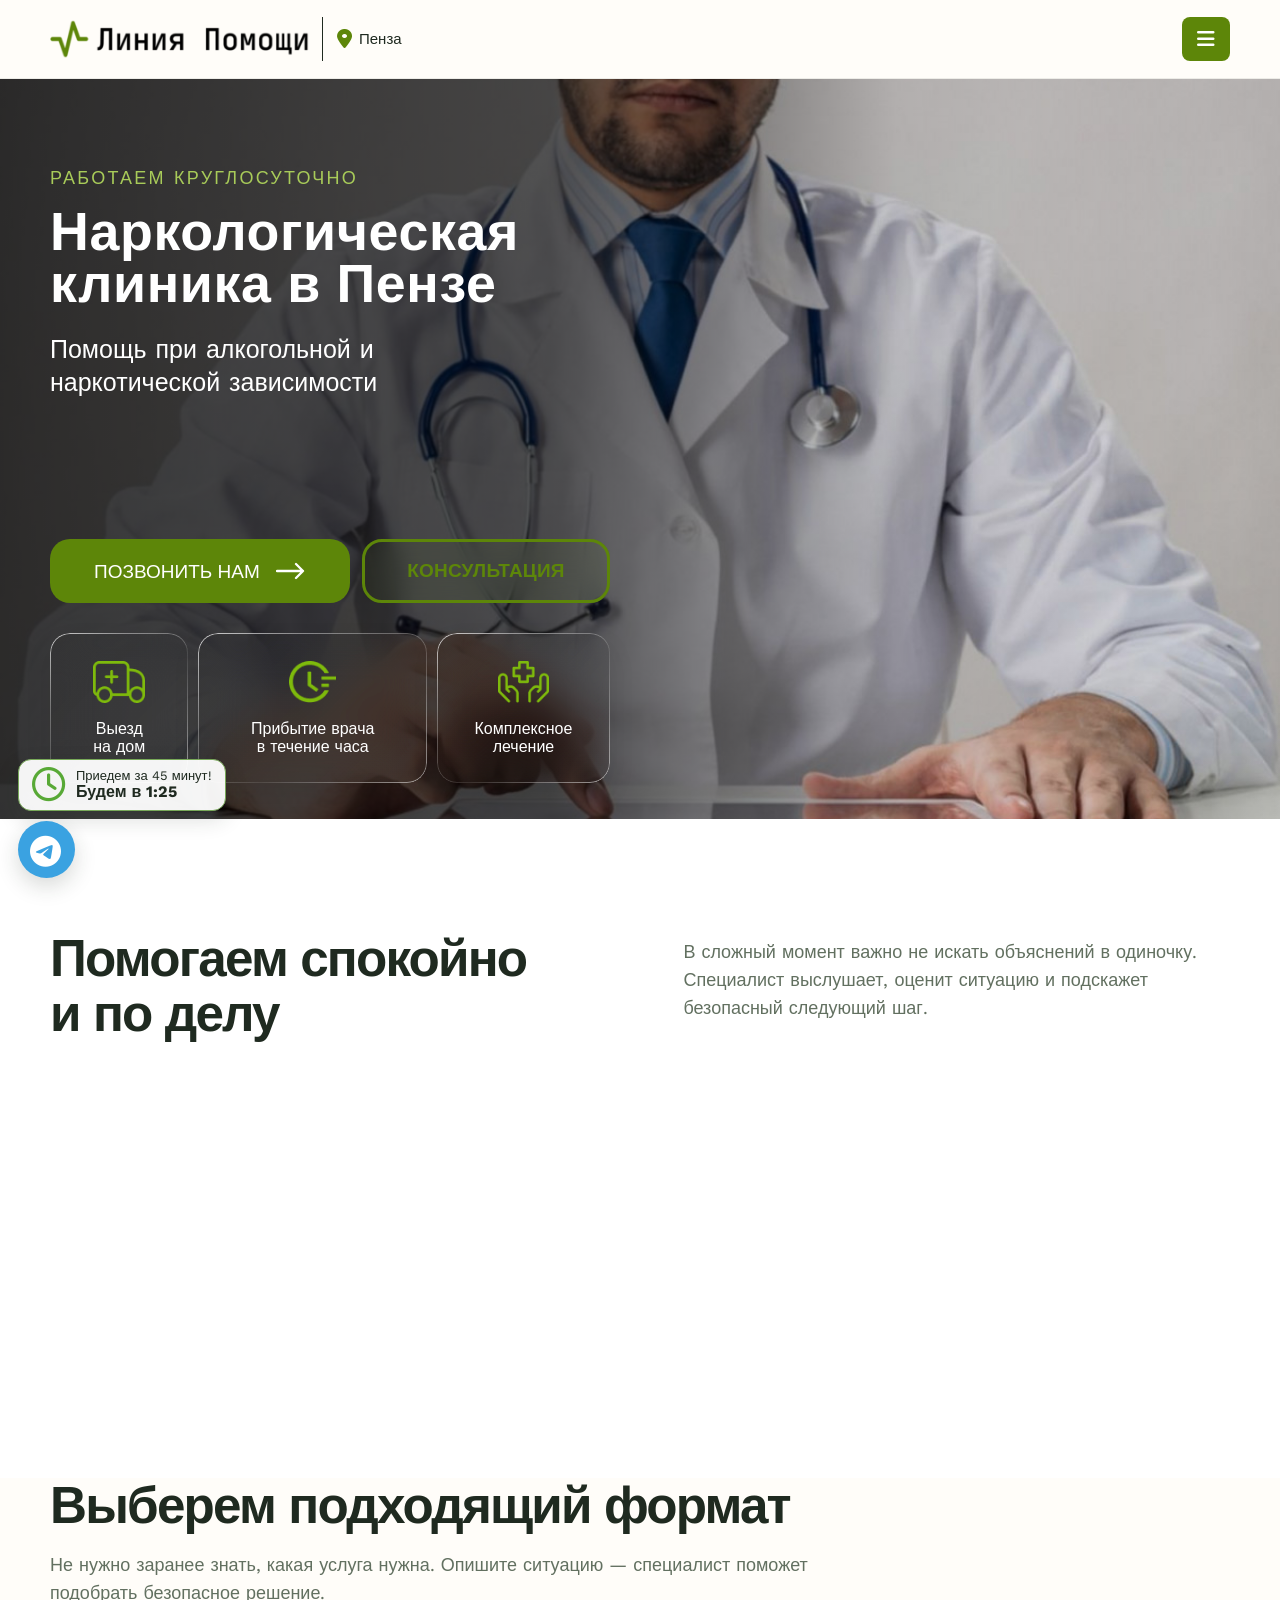
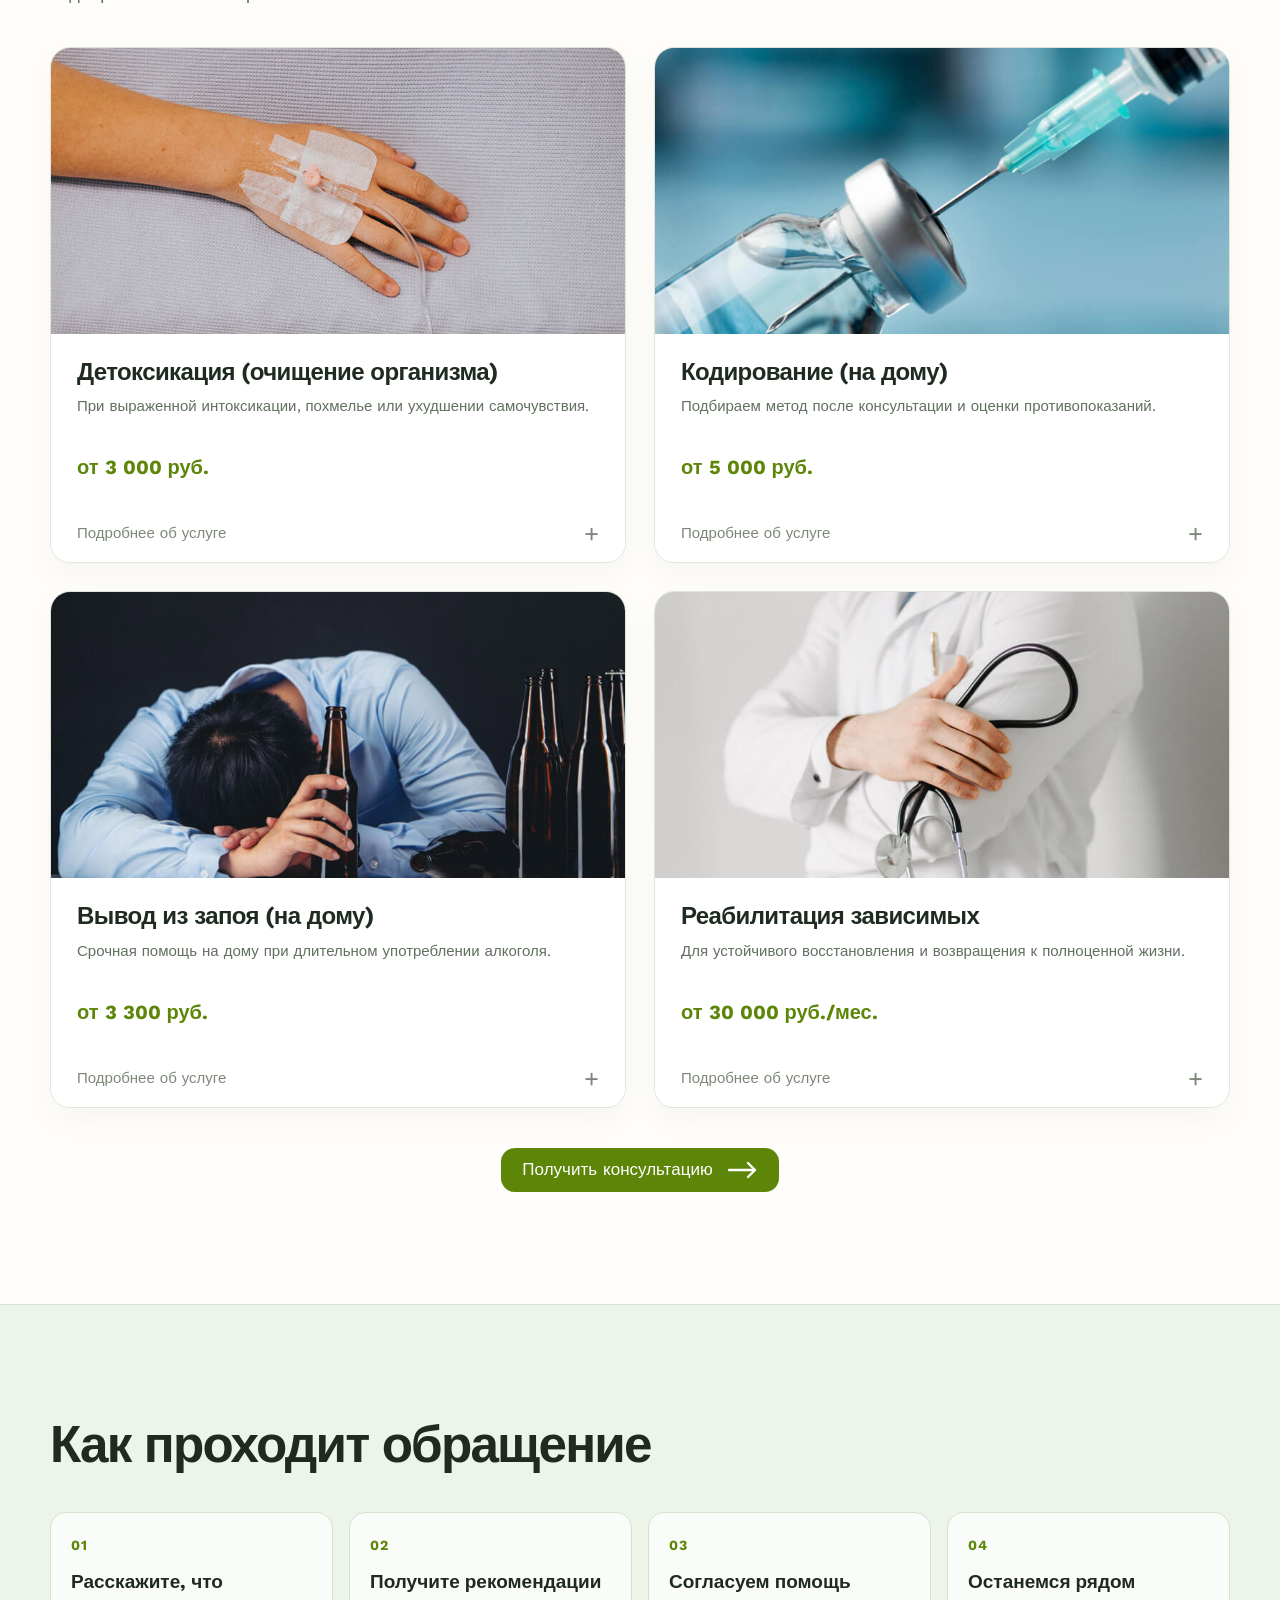
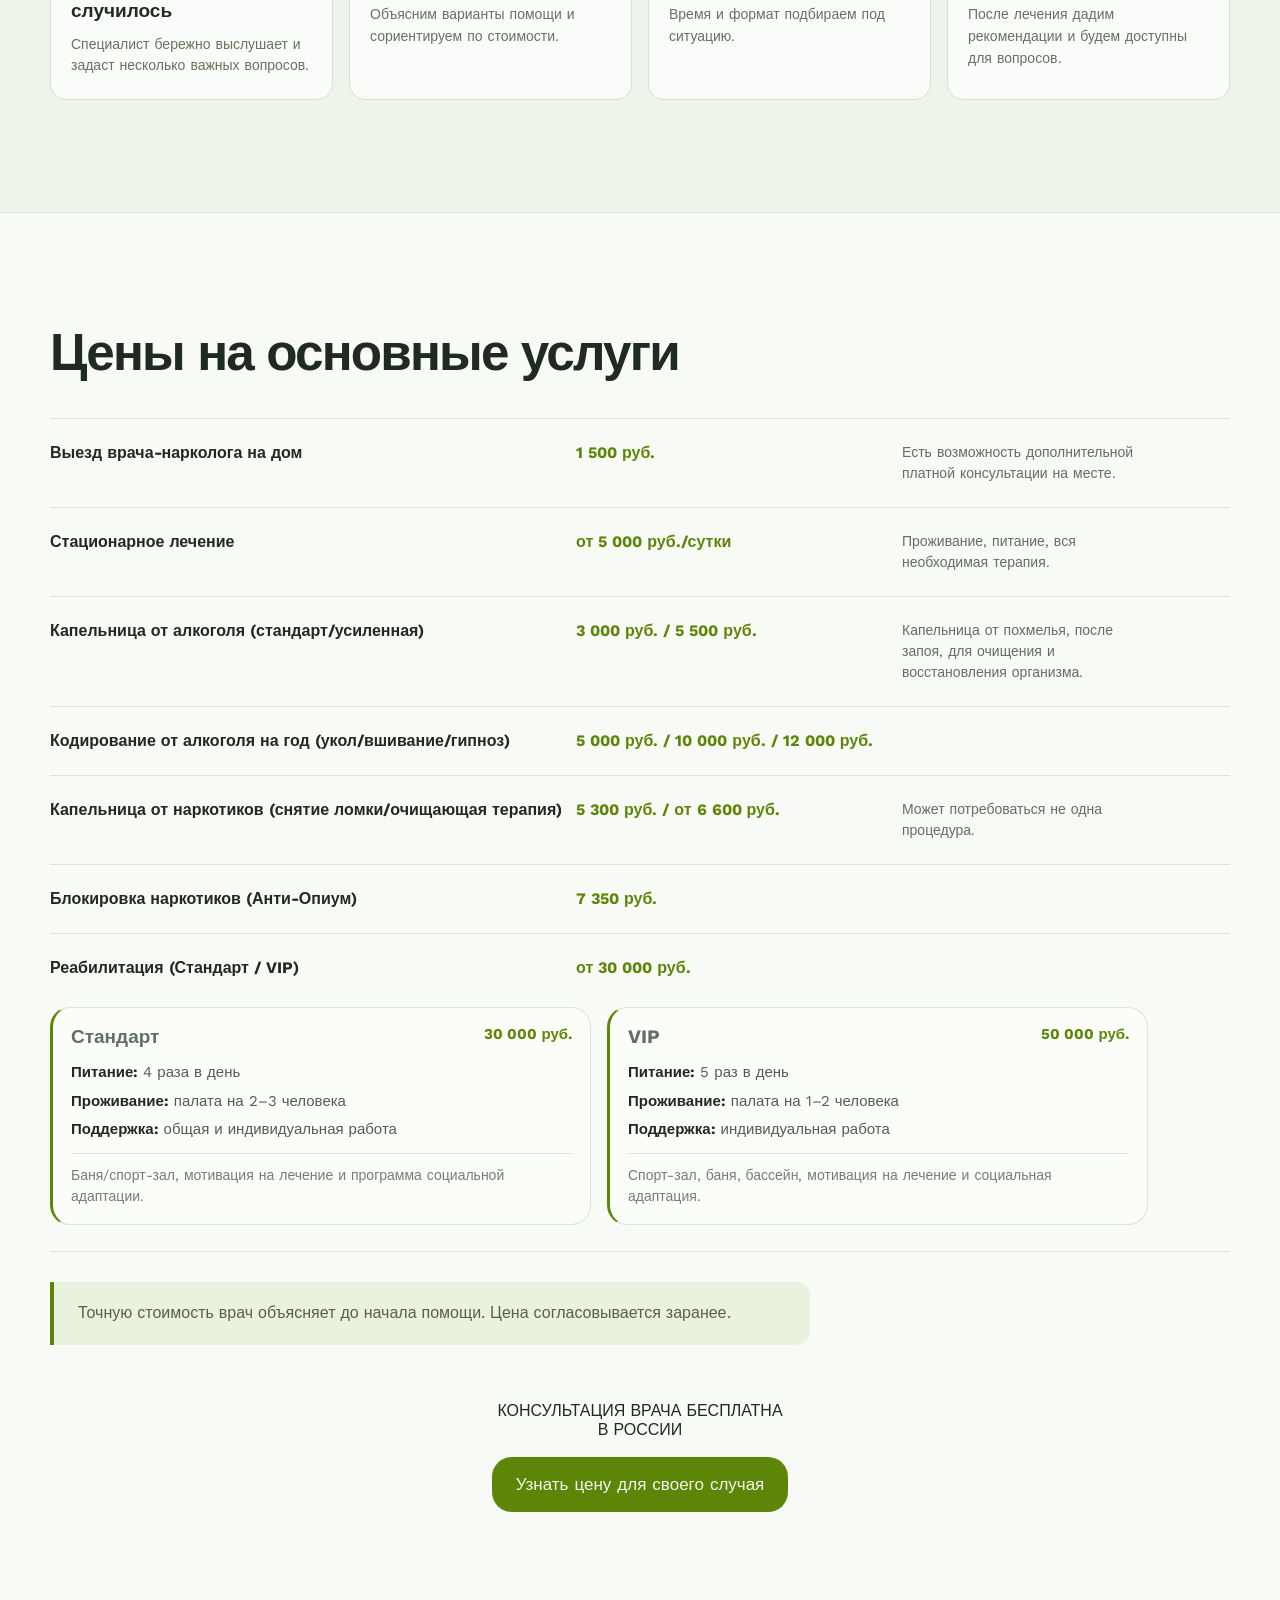
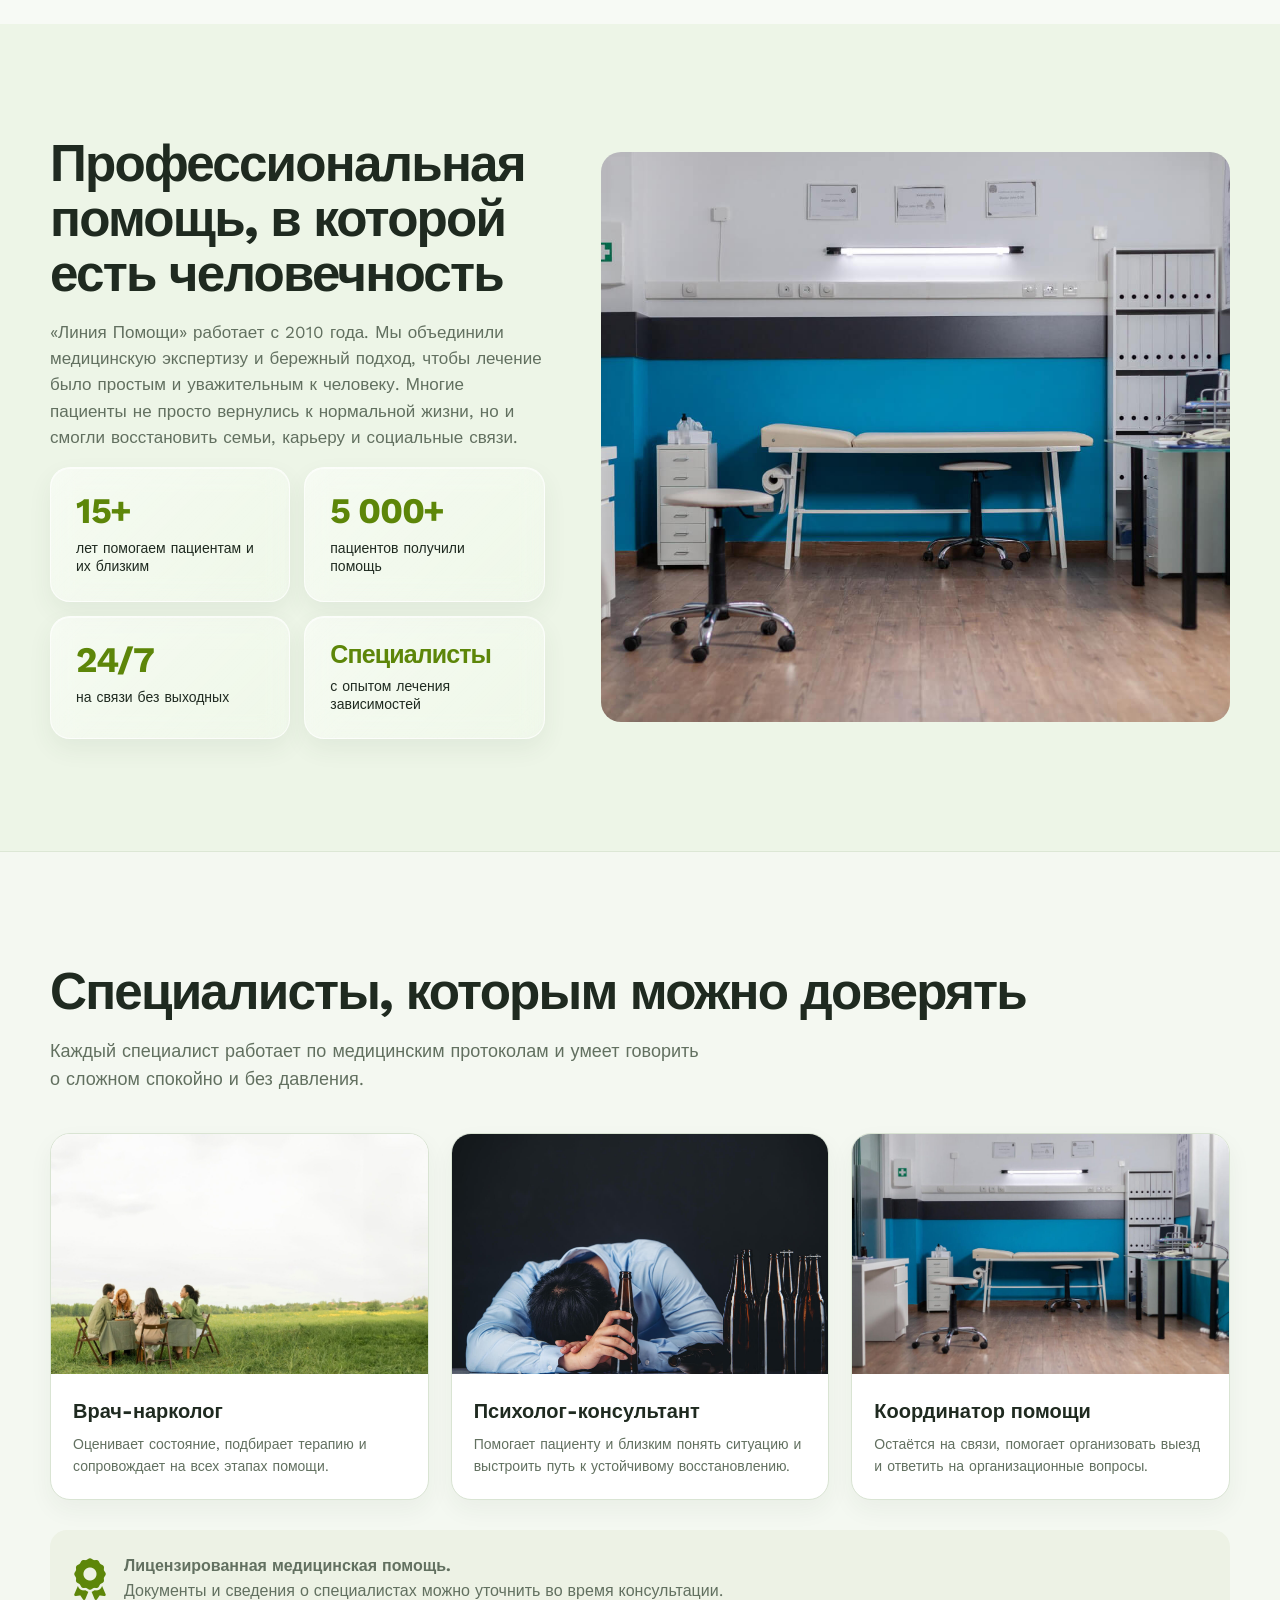
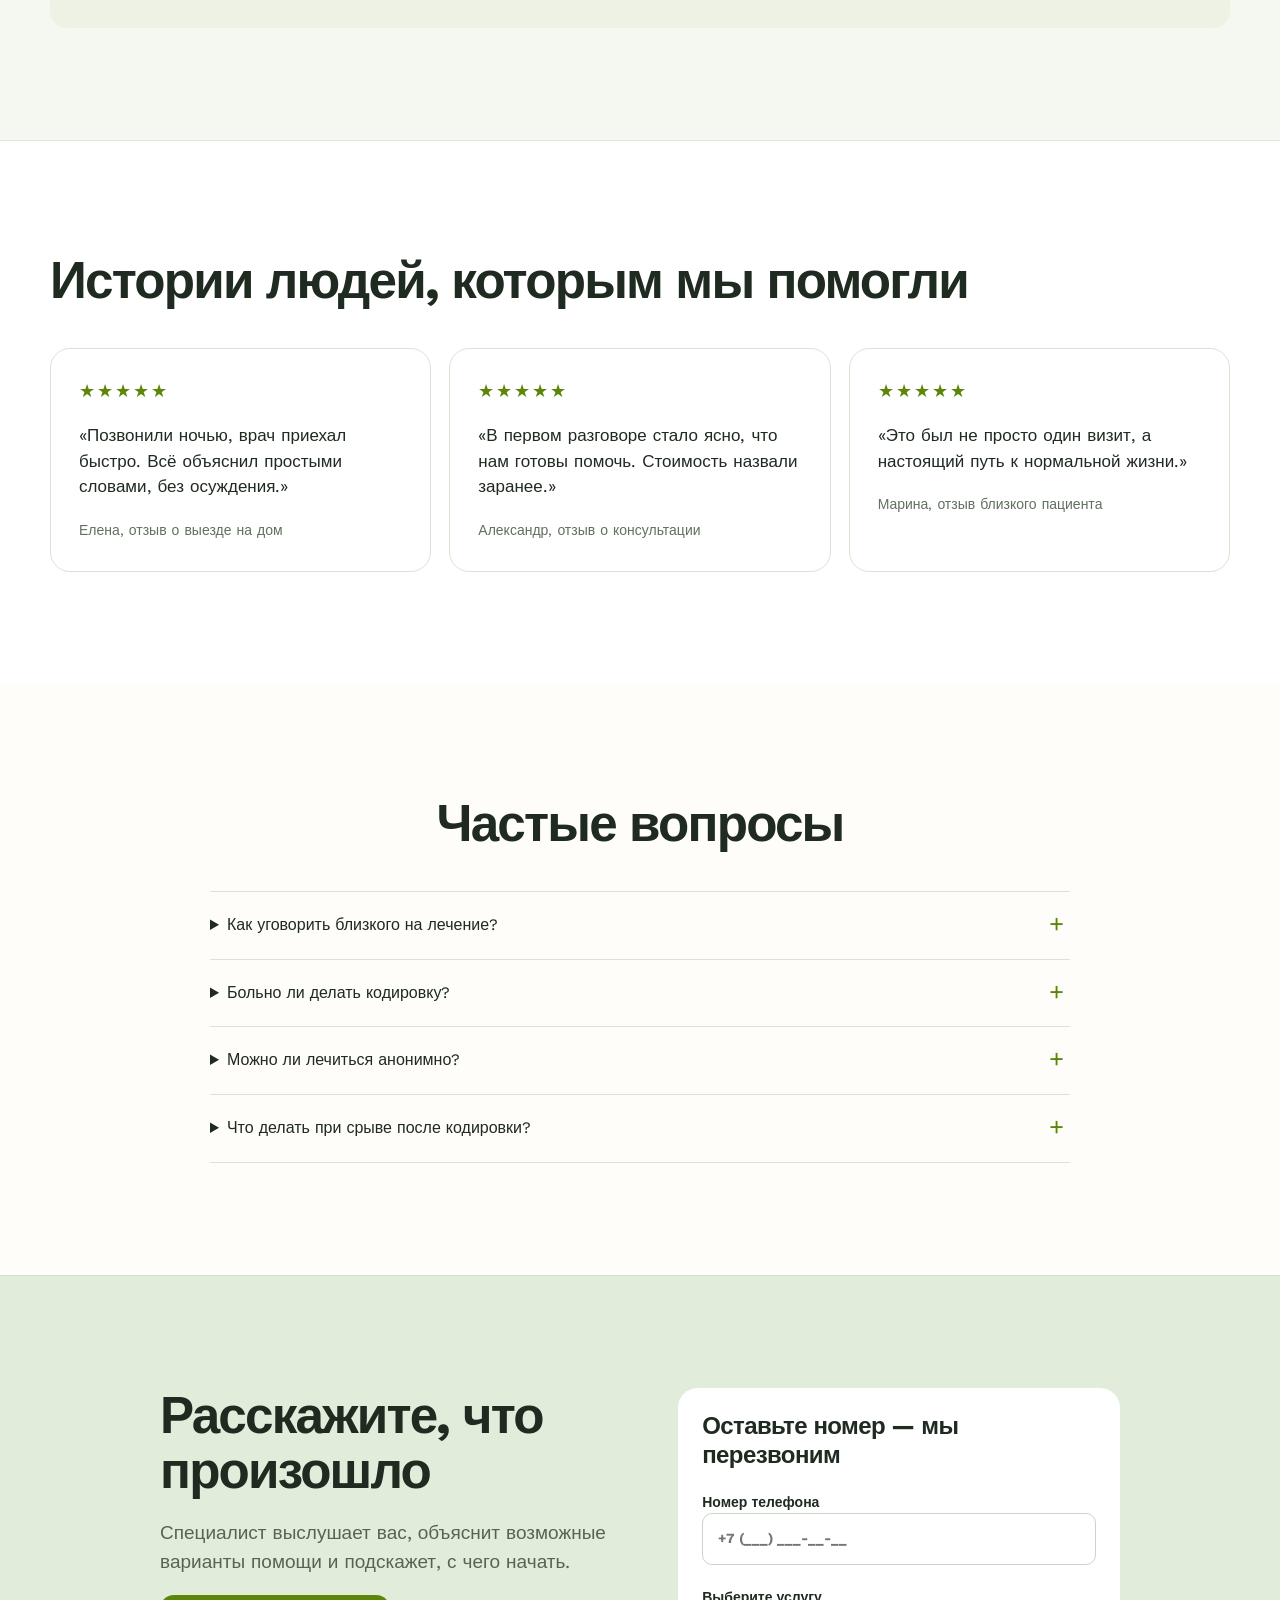
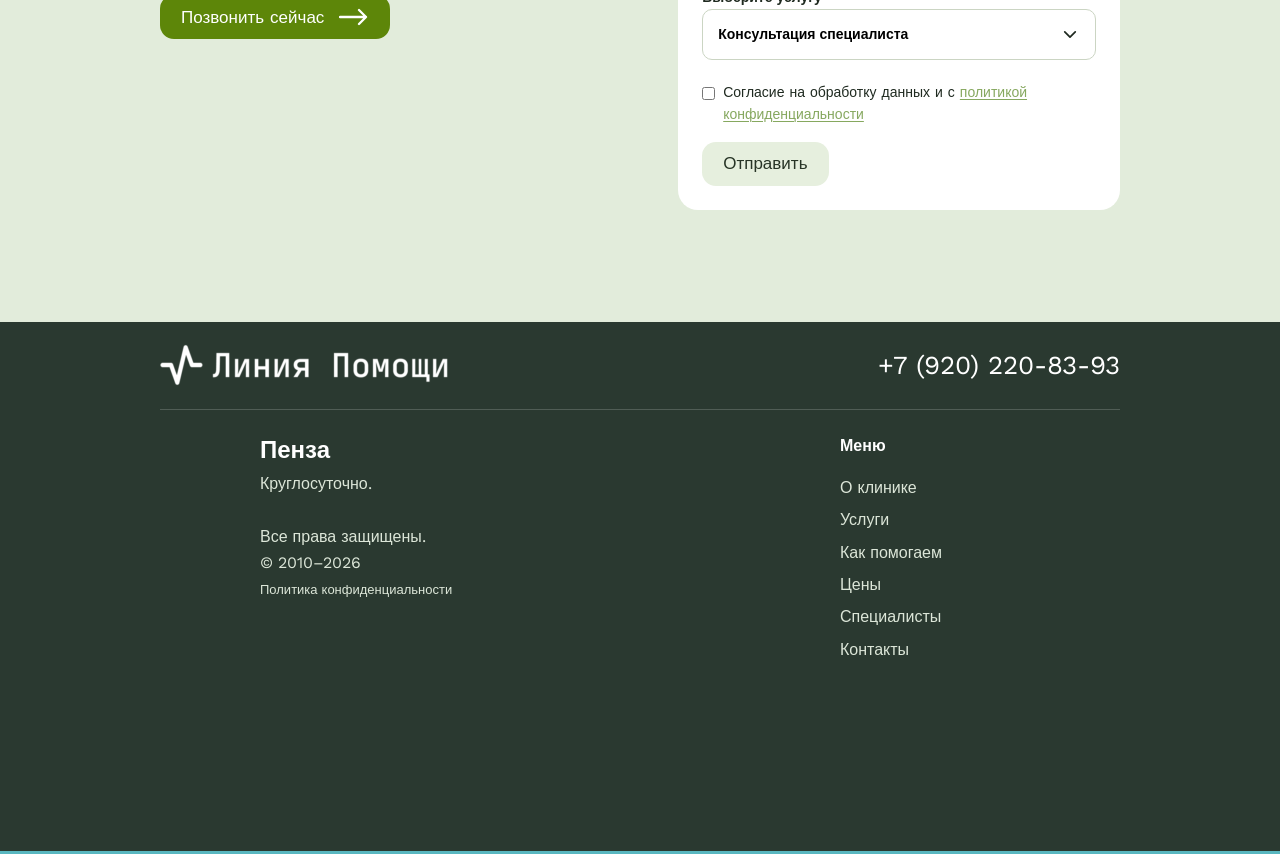
==== index.html @ 96c4bba4 "Deploy Line Help layout" ====
<!doctype html>
<html lang="ru">
<head>
  <meta charset="utf-8">
  <meta name="viewport" content="width=device-width, initial-scale=1, viewport-fit=cover">
  <meta name="description" content="Наркологическая клиника в Пензе. Круглосуточная и конфиденциальная помощь.">
  <title>Линия Помощи — наркологическая клиника в Пензе</title>
  <link rel="icon" type="image/png" href="assets/favicon.png">
  <link rel="preconnect" href="https://fonts.googleapis.com">
  <link rel="preconnect" href="https://fonts.gstatic.com" crossorigin>
  <link href="https://fonts.googleapis.com/css2?family=Work+Sans:wght@400;500;600;700&display=swap" rel="stylesheet">
  <link rel="stylesheet" href="https://cdnjs.cloudflare.com/ajax/libs/font-awesome/6.5.2/css/all.min.css" referrerpolicy="no-referrer">
  <link rel="stylesheet" href="assets/css/style.css">
</head>
<body class="lh-redesign">
  <header class="lh-header">
    <div class="lh-shell">
      <div class="lh-header__row">
        <div class="lh-header__identity"><a class="lh-brand" href="#top" aria-label="Линия Помощи"><img src="assets/migrated/717368d0e074-Frame-17-1-290x44.png" alt="Линия Помощи" width="290" height="44"></a><button class="lh-city" type="button"><i class="fa-solid fa-location-dot"></i> Пенза</button></div>
        <nav class="lh-nav" aria-label="Основное меню"><a href="#about">О клинике</a><a href="#services">Услуги</a><a href="#process">Как помогаем</a><a href="#price">Цены</a><a href="#team">Специалисты</a><a href="#contact">Контакты</a></nav>
        <a class="lh-phone" href="tel:+79202208393"><i class="fa-solid fa-phone"></i> +7 (920) 220-83-93</a>
        <button class="lh-menu-button" type="button" aria-controls="lh-mobile-nav" aria-expanded="false"><i class="fa-solid fa-bars"></i><span class="screen-reader-text">Открыть меню</span></button>
      </div>
      <nav id="lh-mobile-nav" class="lh-mobile-nav" aria-label="Мобильное меню"><a href="#about">О клинике</a><a href="#services">Услуги</a><a href="#process">Как помогаем</a><a href="#price">Цены</a><a href="#team">Специалисты</a><a href="#contact">Контакты</a><a href="tel:+79202208393">+7 (920) 220-83-93</a></nav>
    </div>
  </header>
  <main id="top">
    <section class="lh-hero"><div class="lh-shell lh-hero__inner"><div class="lh-hero__content">
      <div class="lh-hero__intro"><p class="lh-kicker">Работаем круглосуточно</p><h1>Наркологическая<br>клиника в Пензе</h1><p class="lh-hero__lead">Помощь при алкогольной и<br>наркотической зависимости</p></div>
      <div class="lh-hero__actions"><div class="lh-hero__cta-row"><a class="lh-button lh-button--light" href="tel:+79202208393"><span class="lh-cta-label">ПОЗВОНИТЬ НАМ</span><span class="lh-arrow" aria-hidden="true"></span></a><a class="lh-button lh-button--ghost" href="#contact">КОНСУЛЬТАЦИЯ</a></div><div class="lh-benefits">
        <article class="lh-benefit"><img src="assets/benefits/ambulance.png" alt="" aria-hidden="true"><strong>Выезд<br>на дом</strong></article>
        <article class="lh-benefit"><img src="assets/benefits/time.png" alt="" aria-hidden="true"><strong>Прибытие врача<br>в течение часа</strong></article>
        <article class="lh-benefit"><img src="assets/benefits/treatment.png" alt="" aria-hidden="true"><strong>Комплексное<br>лечение</strong></article>
      </div></div>
    </div></div></section>
    <section id="about" class="lh-section lh-trust"><div class="lh-shell">
      <div class="lh-trust__head"><h2 class="lh-title">Помогаем спокойно<br>и по делу</h2><p class="lh-lead">В сложный момент важно не искать объяснений в одиночку. Специалист выслушает, оценит ситуацию и подскажет безопасный следующий шаг.</p></div>
      <div class="lh-trust-grid">
        <article class="lh-trust-card"><i class="lh-icon fa-regular fa-clock"></i><h3>Круглосуточная помощь</h3><p>Выезд врача в течение часа.</p></article>
        <article class="lh-trust-card"><i class="lh-icon fa-regular fa-comments"></i><h3>Бесплатная консультация</h3><p>Ответим на любые вопросы.</p></article>
        <article class="lh-trust-card"><i class="lh-icon fa-solid fa-file-shield"></i><h3>Работаем официально</h3><p>Все препараты сертифицированы.</p></article>
        <article class="lh-trust-card"><i class="lh-icon fa-solid fa-shield-heart"></i><h3>Гарантия результата</h3><p>Повторное лечение бесплатно при соблюдении рекомендаций.</p></article>
        <article class="lh-trust-card"><i class="lh-icon fa-solid fa-hand-holding-heart"></i><h3>Поддержка после лечения</h3><p>Бесплатные консультации в течение года.</p></article>
      </div>
    </div></section>
    <section id="services" class="lh-section"><div class="lh-shell"><div class="lh-services__head"><h2 class="lh-title">Выберем подходящий формат</h2><p class="lh-lead">Не нужно заранее знать, какая услуга нужна. Опишите ситуацию — специалист поможет подобрать безопасное решение.</p></div>
      <div class="lh-services-grid">
        <article class="lh-service"><img class="lh-service__photo" src="assets/migrated/ff2ef63eb1a6-p1.jpg" alt="Детоксикация" loading="lazy"><div class="lh-service__body"><h3>Детоксикация (очищение организма)</h3><p>При выраженной интоксикации, похмелье или ухудшении самочувствия.</p><div class="lh-price-from">от 3 000 руб.</div><details class="lh-details"><summary>Подробнее об услуге</summary><ul><li><strong>Капельницы</strong> для снятия интоксикации</li><li><strong>Восстановление</strong> водно-солевого баланса</li><li>Устранение абстинентного синдрома («ломки»)</li><li>Вывод токсинов после длительного употребления</li></ul><a class="lh-service-call" href="tel:+79202208393"><i class="fa-solid fa-phone"></i> Позвонить</a></details></div></article>
        <article class="lh-service"><img class="lh-service__photo" src="assets/migrated/44acde4f2ad8-p2.jpg" alt="Кодирование" loading="lazy"><div class="lh-service__body"><h3>Кодирование (на дому)</h3><p>Подбираем метод после консультации и оценки противопоказаний.</p><div class="lh-price-from">от 5 000 руб.</div><details class="lh-details"><summary>Подробнее об услуге</summary><ul><li><strong>Медикаментозное</strong> (уколы, подшивка, таблетки)</li><li><strong>Психотерапевтическое</strong> (гипноз, метод Довженко)</li><li><strong>Аппаратное</strong> (лазерная и электроимпульсная терапия)</li><li>Подбор метода с учётом индивидуальных особенностей</li></ul><a class="lh-service-call" href="tel:+79202208393"><i class="fa-solid fa-phone"></i> Позвонить</a></details></div></article>
        <article class="lh-service"><img class="lh-service__photo" src="assets/migrated/0866094e1f24-p3.jpg" alt="Вывод из запоя" loading="lazy"><div class="lh-service__body"><h3>Вывод из запоя (на дому)</h3><p>Срочная помощь на дому при длительном употреблении алкоголя.</p><div class="lh-price-from">от 3 300 руб.</div><details class="lh-details"><summary>Подробнее об услуге</summary><ul><li>Срочный выезд нарколога на дом</li><li>Стационарное лечение под наблюдением врачей</li><li>Купирование осложнений (судороги, давление, бессонница)</li></ul><a class="lh-service-call" href="tel:+79202208393"><i class="fa-solid fa-phone"></i> Позвонить</a></details></div></article>
        <article class="lh-service"><img class="lh-service__photo" src="assets/migrated/d8075d820769-p4.jpg" alt="Реабилитация" loading="lazy"><div class="lh-service__body"><h3>Реабилитация зависимых</h3><p>Для устойчивого восстановления и возвращения к полноценной жизни.</p><div class="lh-price-from">от 30 000 руб./мес.</div><details class="lh-details"><summary>Подробнее об услуге</summary><ul><li>Амбулаторные и стационарные программы</li><li>Групповая и индивидуальная психотерапия</li><li>Социальная адаптация и помощь в трудоустройстве</li></ul><a class="lh-service-call" href="tel:+79202208393"><i class="fa-solid fa-phone"></i> Позвонить</a></details></div></article>
      </div>
      <div class="lh-services-cta"><a class="lh-button" href="#contact">Получить консультацию <span class="lh-arrow" aria-hidden="true"></span></a></div>
    </div></section>
    <section id="process" class="lh-section lh-process"><div class="lh-shell"><h2 class="lh-title">Как проходит обращение</h2><div class="lh-process-grid"><article class="lh-step"><div class="lh-step__number">01</div><h3>Расскажите, что случилось</h3><p>Специалист бережно выслушает и задаст несколько важных вопросов.</p></article><article class="lh-step"><div class="lh-step__number">02</div><h3>Получите рекомендации</h3><p>Объясним варианты помощи и сориентируем по стоимости.</p></article><article class="lh-step"><div class="lh-step__number">03</div><h3>Согласуем помощь</h3><p>Время и формат подбираем под ситуацию.</p></article><article class="lh-step"><div class="lh-step__number">04</div><h3>Останемся рядом</h3><p>После лечения дадим рекомендации и будем доступны для вопросов.</p></article></div></div></section>
    <section id="price" class="lh-section lh-price-section"><div class="lh-shell"><h2 class="lh-title">Цены на основные услуги</h2><div class="lh-price-list">
      <article class="lh-price-row"><div class="lh-price-main"><strong>Выезд врача-нарколога на дом</strong><span></span><b>1 500 руб.</b></div><p>Есть возможность дополнительной платной консультации на месте.</p></article>
      <article class="lh-price-row"><div class="lh-price-main"><strong>Стационарное лечение</strong><span></span><b>от 5 000 руб./сутки</b></div><p>Проживание, питание, вся необходимая терапия.</p></article>
      <article class="lh-price-row"><div class="lh-price-main"><strong>Капельница от алкоголя (стандарт/усиленная)</strong><span></span><b>3 000 руб. / 5 500 руб.</b></div><p>Капельница от похмелья, после запоя, для очищения и восстановления организма.</p></article>
      <article class="lh-price-row"><div class="lh-price-main"><strong>Кодирование от алкоголя на год (укол/вшивание/гипноз)</strong><span></span><b>5 000 руб. / 10 000 руб. / 12 000 руб.</b></div></article>
      <article class="lh-price-row"><div class="lh-price-main"><strong>Капельница от наркотиков (снятие ломки/очищающая терапия)</strong><span></span><b>5 300 руб. / от 6 600 руб.</b></div><p>Может потребоваться не одна процедура.</p></article>
      <article class="lh-price-row"><div class="lh-price-main"><strong>Блокировка наркотиков (Анти-Опиум)</strong><span></span><b>7 350 руб.</b></div></article>
      <article class="lh-price-row lh-price-row--rehab"><div class="lh-price-main"><strong>Реабилитация (Стандарт / VIP)</strong><span></span><b>от 30 000 руб.</b></div><div class="lh-rehab-plans"><article class="lh-rehab-plan"><h3><span>Стандарт</span><b>30 000 руб.</b></h3><ul><li><strong>Питание:</strong> 4 раза в день</li><li><strong>Проживание:</strong> палата на 2–3 человека</li><li><strong>Поддержка:</strong> общая и индивидуальная работа</li></ul><p>Баня/спорт-зал, мотивация на лечение и программа социальной адаптации.</p></article><article class="lh-rehab-plan"><h3><span>VIP</span><b>50 000 руб.</b></h3><ul><li><strong>Питание:</strong> 5 раз в день</li><li><strong>Проживание:</strong> палата на 1–2 человека</li><li><strong>Поддержка:</strong> индивидуальная работа</li></ul><p>Спорт-зал, баня, бассейн, мотивация на лечение и социальная адаптация.</p></article></div></article>
    </div><p class="lh-price-note">Точную стоимость врач объясняет до начала помощи. Цена согласовывается заранее.</p><aside class="lh-price-cta"><p>Консультация врача бесплатна<br>в России</p><a href="#contact">Узнать цену для своего случая</a></aside></div></section>
    <section class="lh-section lh-about-section"><div class="lh-shell lh-about"><div class="lh-about__copy"><h2 class="lh-title">Профессиональная помощь, в которой есть человечность</h2><p>«Линия Помощи» работает с 2010 года. Мы объединили медицинскую экспертизу и бережный подход, чтобы лечение было простым и уважительным к человеку. Многие пациенты не просто вернулись к нормальной жизни, но и смогли восстановить семьи, карьеру и социальные связи.</p><div class="lh-stats"><div class="lh-stat"><b>15+</b><span>лет помогаем пациентам и их близким</span></div><div class="lh-stat"><b>5 000+</b><span>пациентов получили помощь</span></div><div class="lh-stat"><b>24/7</b><span>на связи без выходных</span></div><div class="lh-stat"><b>Специалисты</b><span>с опытом лечения зависимостей</span></div></div></div><div class="lh-about__photo"><img src="assets/migrated/b2cc1e26f501-clinic-1-1.jpg" alt="Клиника Линия Помощи" loading="lazy"></div></div></section>
    <section id="team" class="lh-section lh-team"><div class="lh-shell"><h2 class="lh-title">Специалисты, которым можно доверять</h2><p class="lh-lead">Каждый специалист работает по медицинским протоколам и умеет говорить о сложном спокойно и без давления.</p><div class="lh-team-grid"><article class="lh-doctor"><img src="assets/migrated/8427bbd657ac-Contact-Hero-BG-1-2048x1377.jpg" alt="Специалист клиники" loading="lazy"><div class="lh-doctor__body"><h3>Врач-нарколог</h3><p>Оценивает состояние, подбирает терапию и сопровождает на всех этапах помощи.</p></div></article><article class="lh-doctor"><img src="assets/migrated/712f04454519-_D0_B2_D1_8B_D0_B2_D0_BE_D0_B4-_D0_B8_D0_B7-_D0_B7_D0_B0_D0_BF_D0_BE_D1_8F.jpg" alt="Психолог клиники" loading="lazy"><div class="lh-doctor__body"><h3>Психолог-консультант</h3><p>Помогает пациенту и близким понять ситуацию и выстроить путь к устойчивому восстановлению.</p></div></article><article class="lh-doctor"><img src="assets/migrated/bba7c3e92178-clinic-1-1-1024x683.jpg" alt="Клиника Линия Помощи" loading="lazy"><div class="lh-doctor__body"><h3>Координатор помощи</h3><p>Остаётся на связи, помогает организовать выезд и ответить на организационные вопросы.</p></div></article></div><div class="lh-license"><i class="lh-icon fa-solid fa-award"></i><p><strong>Лицензированная медицинская помощь.</strong><br>Документы и сведения о специалистах можно уточнить во время консультации.</p></div></div></section>
    <section class="lh-section lh-reviews"><div class="lh-shell"><h2 class="lh-title">Истории людей, которым мы помогли</h2><div class="lh-reviews-grid"><article class="lh-review"><div class="lh-review__stars">★★★★★</div><blockquote>«Позвонили ночью, врач приехал быстро. Всё объяснил простыми словами, без осуждения.»</blockquote><cite>Елена, отзыв о выезде на дом</cite></article><article class="lh-review"><div class="lh-review__stars">★★★★★</div><blockquote>«В первом разговоре стало ясно, что нам готовы помочь. Стоимость назвали заранее.»</blockquote><cite>Александр, отзыв о консультации</cite></article><article class="lh-review"><div class="lh-review__stars">★★★★★</div><blockquote>«Это был не просто один визит, а настоящий путь к нормальной жизни.»</blockquote><cite>Марина, отзыв близкого пациента</cite></article></div></div></section>
    <section class="lh-section"><div class="lh-shell lh-faq"><h2 class="lh-title">Частые вопросы</h2><div class="lh-faq-list"><details class="lh-faq-item"><summary>Как уговорить близкого на лечение?</summary><p>Рекомендуем начать с мотивационной беседы или вызвать врача для интервенции.</p></details><details class="lh-faq-item"><summary>Больно ли делать кодировку?</summary><p>Нет, используются современные безболезненные методы.</p></details><details class="lh-faq-item"><summary>Можно ли лечиться анонимно?</summary><p>Да, мы не передаём данные в государственные учреждения.</p></details><details class="lh-faq-item"><summary>Что делать при срыве после кодировки?</summary><p>Немедленно связаться с нами для коррекции лечения.</p></details></div></div></section>
    <section id="contact" class="lh-section lh-final"><div class="lh-shell lh-final__grid"><div><h2 class="lh-title">Расскажите, что произошло</h2><p>Специалист выслушает вас, объяснит возможные варианты помощи и подскажет, с чего начать.</p><a class="lh-button lh-button--light" href="tel:+79202208393">Позвонить сейчас <span class="lh-arrow" aria-hidden="true"></span></a></div><form class="lh-form" action="#"><h3 class="lh-form__title">Оставьте номер — мы перезвоним</h3><label>Номер телефона<input type="tel" placeholder="+7 (___) ___-__-__" required></label><label>Выберите услугу<select><option>Консультация специалиста</option><option>Алкогольная зависимость</option><option>Наркотическая зависимость</option></select></label><label class="lh-consent"><input type="checkbox" required><span>Согласие на обработку данных и с <a href="privacy-policy/index.html">политикой конфиденциальности</a></span></label><p class="lh-consent__error" role="alert" hidden>Пожалуйста, подтвердите согласие с политикой конфиденциальности.</p><button class="lh-button" type="submit">Отправить</button></form></div></section>
  </main>
  <footer class="lh-footer"><div class="lh-shell"><div class="lh-footer__top"><a class="lh-footer__logo" href="#top"><img src="assets/migrated/717368d0e074-Frame-17-1-290x44.png" alt="Линия Помощи" width="290" height="44"></a><a class="lh-footer__phone" href="tel:+79202208393">+7 (920) 220-83-93</a><div class="lh-footer__place-mobile"><h2>Пенза</h2><p>Круглосуточно.</p></div></div><div class="lh-footer__body"><div class="lh-footer__info"><h2>Пенза</h2><p>Круглосуточно.</p><p class="lh-footer__rights">Все права защищены.<br>© 2010–2026</p><a href="privacy-policy/index.html">Политика конфиденциальности</a></div><nav class="lh-footer__nav" aria-label="Меню в подвале"><h2>Меню</h2><a href="#about">О клинике</a><a href="#services">Услуги</a><a href="#process">Как помогаем</a><a href="#price">Цены</a><a href="#team">Специалисты</a><a href="#contact">Контакты</a></nav></div></div></footer>
  <aside class="lh-side-actions" aria-label="Быстрые способы связи"><a class="lh-arrival" href="#contact"><i class="fa-regular fa-clock"></i><span>Приедем за 45 минут!<strong>Будем в 1:25</strong></span></a><a class="lh-telegram" href="#contact" aria-label="Написать в Telegram"><i class="fa-brands fa-telegram-plane"></i></a></aside>
  <div class="lh-toast" role="status" aria-live="polite">Заявка отправлена</div>
  <script src="assets/js/main.js"></script>
</body></html>
---- assets/css/style.css ----
/*
Theme Name: Line Help Redesign
Description: Native lightweight presentation theme for Line Help.
Version: 1.0.0
Text Domain: line-help-redesign
*/

@font-face{font-family:LHRoboto;src:url('../migrated/0ac6f368f152-roboto-kfo7cnqeu92fr1me7ksn66agldtyluama3gubgee.woff2') format('woff2');font-display:swap;font-weight:400}
@font-face{font-family:LHRoboto;src:url('../migrated/85b1ebd61601-roboto-kfo5cnqeu92fr1mu53zec9_vu3r1gihoszmkenkawzu.woff2') format('woff2');font-display:swap;font-weight:700}
:root{--ink:#1f2a20;--muted:#627060;--accent:#5d8609;--accent-dark:#496b07;--paper:#fffdf9;--wash:#edf2e5;--line:#dbe3d2;--radius:20px;--shell:min(1180px,calc(100% - 48px));}
*{box-sizing:border-box}html{scroll-behavior:smooth}body{margin:0;background:var(--paper);color:var(--ink);font-family:'Work Sans',Arial,sans-serif;font-size:16px;line-height:1.55}a{color:inherit;text-decoration:none}img{max-width:100%;height:auto;display:block}.screen-reader-text{position:absolute;clip:rect(1px,1px,1px,1px);width:1px;height:1px;overflow:hidden;white-space:nowrap}.lh-shell{width:var(--shell);margin-inline:auto}.lh-section{padding:96px 0}.lh-kicker{margin:0 0 12px;color:var(--accent);font-weight:400;letter-spacing:.09em;text-transform:uppercase;font-size:24px;line-height:1.05}.lh-title{margin:0;color:var(--ink);font-size:clamp(32px,4vw,52px);letter-spacing:-.035em;line-height:1.08}.lh-lead{color:var(--muted);font-size:18px;max-width:660px}.lh-button{display:inline-flex;gap:15px;align-items:center;justify-content:center;border:0;border-radius:10px;background:var(--accent);color:#fff;padding:16px 27px;font:400 24px/1.05 'Work Sans',Arial,sans-serif;cursor:pointer;transition:background .2s,transform .2s}.lh-button:hover,.lh-button:focus-visible{background:var(--accent-dark);transform:translateY(-2px)}.lh-button--light{background:var(--accent);color:#fff}.lh-button--light:hover{background:var(--accent-dark)}.lh-button--outline{color:var(--accent);border:1px solid var(--accent);background:transparent}.lh-button--outline:hover{color:#fff}

.lh-header{position:sticky;top:0;z-index:10;background:rgba(255,253,249,.96);backdrop-filter:blur(12px);border-bottom:1px solid rgba(34,47,33,.08)}.lh-header__row{min-height:92px;display:flex;align-items:center;gap:26px;white-space:nowrap}.lh-brand{display:flex;align-items:center;flex:0 0 auto}.lh-brand img{width:290px;max-width:100%;height:auto}.lh-city{white-space:nowrap;color:var(--ink);font:600 14px/1.15 'Work Sans',Arial,sans-serif;border:0;border-left:1px solid #1f2a20;background:transparent;padding:2px 0 2px 23px;cursor:pointer}.lh-nav{display:flex;align-items:center;justify-content:space-between;gap:0;flex:1;min-width:0;margin-left:auto;font:600 14px/1.15 'Work Sans',Arial,sans-serif}.lh-nav a{white-space:nowrap}.lh-nav a:hover{color:var(--accent)}.lh-phone{white-space:nowrap;font:600 20px/1 'Work Sans',Arial,sans-serif}.lh-menu-button{display:none;margin-left:auto;border:0;background:var(--accent);color:#fff;border-radius:8px;width:48px;height:44px;font-size:24px}.lh-mobile-nav{display:none;border-top:1px solid var(--line);padding:12px 0 20px}.lh-mobile-nav.is-open{display:grid;gap:6px}.lh-mobile-nav a{padding:10px 0;font-weight:700}

.lh-hero{position:relative;min-height:690px;color:#fff;background:#526050 url('../migrated/586b7a93a107-f11.jpg') center/cover no-repeat;isolation:isolate}.lh-hero:before{content:'';position:absolute;inset:0;z-index:-1;background:linear-gradient(90deg,rgba(0,0,0,.78) 0%,rgba(0,0,0,.68) 43%,rgba(0,0,0,.18) 70%,rgba(0,0,0,.04) 100%)}.lh-hero__inner{min-height:690px;display:flex;align-items:center;padding:82px 0}.lh-hero__content{max-width:720px}.lh-hero .lh-kicker{color:#b2d26d;word-spacing:.3em;letter-spacing:.09em}.lh-hero h1{font-size:48px;line-height:50px;letter-spacing:-.045em;font-weight:700;margin:0 0 23px}.lh-hero__lead{font-size:20px;line-height:1.2;font-weight:400;max-width:610px;margin:0 0 32px}.lh-benefits{display:grid;grid-template-columns:repeat(3,1fr);gap:15px;margin-top:34px;max-width:650px}.lh-benefit{min-height:172px;padding:25px 18px;border:1px solid rgba(255,255,255,.30);border-radius:20px;background:rgba(255,255,255,.11);box-shadow:inset 0 1px 0 rgba(255,255,255,.20),0 10px 28px rgba(0,0,0,.12);backdrop-filter:blur(18px) saturate(145%);-webkit-backdrop-filter:blur(18px) saturate(145%)}.lh-benefit strong{display:block;line-height:25px;font-size:24px;font-weight:700}.lh-benefit span{display:none}

.lh-trust{background:var(--wash)}.lh-trust__head{display:flex;align-items:end;justify-content:space-between;gap:32px;margin-bottom:40px}.lh-trust-grid{display:grid;grid-template-columns:repeat(4,1fr);gap:18px}.lh-trust-card{background:#fff;border:1px solid var(--line);border-radius:var(--radius);padding:28px 23px;min-height:220px}.lh-trust-card .dashicons{font-size:35px;width:35px;height:35px;color:var(--accent);margin-bottom:18px}.lh-trust-card h3{font-size:20px;line-height:1.2;margin:0 0 10px}.lh-trust-card p{margin:0;color:var(--muted);font-size:15px;line-height:1.45}

.lh-services__head{display:grid;grid-template-columns:1fr .9fr;gap:70px;margin-bottom:40px;align-items:end}.lh-services-grid{display:grid;grid-template-columns:repeat(2,1fr);gap:20px}.lh-service{border:1px solid var(--line);border-radius:var(--radius);overflow:hidden;background:#fff;display:grid;grid-template-columns:180px 1fr;min-height:250px}.lh-service__photo{height:100%;object-fit:cover}.lh-service__body{padding:26px}.lh-service__body h3{font-size:24px;line-height:1.15;margin:0 0 10px;letter-spacing:-.025em}.lh-service__body p{font-size:15px;color:var(--muted);margin:0 0 15px}.lh-price-from{font-weight:700;color:var(--accent);margin-bottom:17px}.lh-details summary{font-weight:700;color:var(--ink);cursor:pointer;font-size:14px}.lh-details ul{padding-left:19px;margin:12px 0;font-size:14px;color:var(--muted)}

.lh-process{background:var(--ink);color:#fff}.lh-process .lh-title{color:#fff}.lh-process .lh-lead{color:#cbd5c8}.lh-process-grid{display:grid;grid-template-columns:repeat(4,1fr);gap:22px;margin-top:44px}.lh-step{border-top:1px solid rgba(255,255,255,.35);padding-top:20px}.lh-step__number{color:#b2d26d;font-size:14px;font-weight:700;letter-spacing:.1em}.lh-step h3{font-size:21px;margin:12px 0 9px}.lh-step p{font-size:15px;color:#d5ded2;margin:0}

.lh-price-section{background:var(--wash)}.lh-price-list{margin-top:38px;border-top:1px solid var(--line)}.lh-price-row{display:grid;grid-template-columns:1.2fr .55fr 1.6fr;gap:25px;padding:23px 0;border-bottom:1px solid var(--line);align-items:start}.lh-price-row strong{font-size:18px}.lh-price-row b{color:var(--accent);white-space:nowrap}.lh-price-row span{font-size:14px;color:var(--muted)}.lh-price-note{margin:26px 0 0;padding:20px 24px;border-left:4px solid var(--accent);background:#fff;border-radius:0 12px 12px 0;color:var(--muted)}

.lh-about{display:grid;grid-template-columns:1.04fr .96fr;gap:70px;align-items:center}.lh-about__copy p{color:var(--muted);font-size:17px}.lh-stats{display:grid;grid-template-columns:repeat(2,1fr);gap:14px}.lh-stat{border-radius:18px;padding:25px;background:var(--wash)}.lh-stat b{font-size:36px;line-height:1;color:var(--accent);display:block;letter-spacing:-.04em}.lh-stat span{display:block;margin-top:10px;line-height:1.3;font-size:14px}.lh-about__photo{border-radius:var(--radius);overflow:hidden;height:500px}.lh-about__photo img{width:100%;height:100%;object-fit:cover}

.lh-team{background:#fff}.lh-team-grid{display:grid;grid-template-columns:repeat(3,1fr);gap:20px;margin-top:40px}.lh-doctor{border:1px solid var(--line);border-radius:var(--radius);overflow:hidden;background:#fff}.lh-doctor img{height:270px;width:100%;object-fit:cover}.lh-doctor__body{padding:20px}.lh-doctor h3{margin:0 0 7px;font-size:21px}.lh-doctor p{margin:0;color:var(--muted);font-size:14px}.lh-license{margin-top:30px;padding:24px;border-radius:17px;background:var(--wash);display:flex;gap:18px;align-items:center}.lh-license .dashicons{font-size:42px;width:42px;height:42px;color:var(--accent)}.lh-license p{margin:0;color:var(--muted)}

.lh-reviews{background:var(--wash)}.lh-reviews-grid{display:grid;grid-template-columns:repeat(3,1fr);gap:18px;margin-top:38px}.lh-review{background:#fff;border-radius:var(--radius);padding:28px;border:1px solid var(--line)}.lh-review__stars{color:var(--accent);font-size:18px;letter-spacing:2px}.lh-review blockquote{font-size:17px;line-height:1.5;margin:18px 0}.lh-review cite{font-style:normal;color:var(--muted);font-size:14px}.lh-faq{max-width:860px;margin-inline:auto}.lh-faq .lh-title{text-align:center}.lh-faq-list{margin-top:38px;border-top:1px solid var(--line)}.lh-faq-item{border-bottom:1px solid var(--line);padding:0}.lh-faq-item summary{padding:21px 32px 21px 0;font-weight:700;cursor:pointer;position:relative}.lh-faq-item summary:after{content:'+';position:absolute;right:6px;color:var(--accent);font-size:25px;font-weight:400;top:13px}.lh-faq-item[open] summary:after{content:'−'}.lh-faq-item p{color:var(--muted);margin:0 0 22px}

.lh-final{background:var(--accent);color:#fff}.lh-final__grid{display:grid;grid-template-columns:1fr .9fr;gap:70px;align-items:center}.lh-final .lh-title{color:#fff}.lh-final p{font-size:19px;color:#eff7df}.lh-form{background:#fff;padding:28px;border-radius:var(--radius);color:var(--ink)}.lh-form label{display:block;font-size:14px;font-weight:700;margin:0 0 7px}.lh-form input,.lh-form select{width:100%;border:1px solid #cbd5c3;border-radius:10px;padding:14px 15px;font:inherit;margin-bottom:15px}.lh-form .wpcf7-form-control-wrap{display:block}.lh-form .wpcf7-submit{width:100%;border:0;border-radius:100px;background:var(--accent);color:#fff;padding:15px;font:700 16px LHRoboto,Arial,sans-serif;cursor:pointer}.lh-form .wpcf7-list-item{margin:0}.lh-form .wpcf7-list-item label{display:flex;gap:8px;font-weight:400;align-items:flex-start}.lh-form .wpcf7-list-item input{width:auto;margin:5px 0 0}.lh-form .wpcf7-not-valid-tip{font-size:13px}.lh-fallback-form p{margin:0}.lh-footer{background:#1f2a20;color:#dce6d8;padding:42px 0 24px}.lh-footer__top{display:flex;justify-content:space-between;gap:40px;align-items:center;padding-bottom:30px;border-bottom:1px solid rgba(255,255,255,.15)}.lh-footer__logo img{width:260px;filter:brightness(0) invert(1) grayscale(1)}.lh-footer__phone{font-size:25px;font-weight:700;color:#fff}.lh-footer__bottom{padding-top:22px;display:flex;justify-content:space-between;gap:20px;color:#acb9a7;font-size:13px}.lh-floating-phone{position:fixed;right:22px;bottom:22px;z-index:8;width:58px;height:58px;border-radius:50%;background:var(--accent);display:grid;place-items:center;color:#fff;box-shadow:0 10px 25px rgba(51,75,10,.3)}.lh-floating-phone .dashicons{font-size:27px;width:27px;height:27px}

@media(max-width:1100px){.lh-nav{display:none}.lh-menu-button{display:block}.lh-header__row{min-height:78px}.lh-phone{margin-left:auto;font-size:18px}.lh-services-grid{grid-template-columns:1fr}.lh-trust-grid{grid-template-columns:repeat(2,1fr)}.lh-process-grid{grid-template-columns:repeat(2,1fr)}}
@media(max-width:760px){:root{--shell:min(100% - 36px,1180px)}.lh-section{padding:64px 0}.lh-header__row{gap:14px}.lh-brand{max-width:210px}.lh-brand img{width:210px}.lh-city{display:none}.lh-phone{display:none}.lh-menu-button{margin-left:auto}.lh-hero,.lh-hero__inner{min-height:auto}.lh-hero{background-position:62% center}.lh-hero:before{background:linear-gradient(90deg,rgba(0,0,0,.76),rgba(0,0,0,.58))}.lh-hero__inner{padding:82px 0 38px}.lh-hero h1{font-size:clamp(38px,11vw,53px)}.lh-hero__lead{font-size:18px}.lh-benefits{grid-template-columns:1fr;gap:10px;margin-top:22px}.lh-benefit{min-height:0;display:grid;grid-template-columns:39px 1fr;column-gap:12px;padding:14px}.lh-benefit .dashicons{grid-row:span 2;margin:0;font-size:31px}.lh-benefit strong{font-size:16px}.lh-benefit span{margin:4px 0 0}.lh-trust__head,.lh-services__head{display:block}.lh-trust__head .lh-lead,.lh-services__head .lh-lead{margin-top:16px}.lh-trust-grid{grid-template-columns:1fr}.lh-trust-card{min-height:0}.lh-service{grid-template-columns:1fr}.lh-service__photo{height:210px}.lh-process-grid{grid-template-columns:1fr;gap:28px}.lh-price-row{grid-template-columns:1fr;gap:8px}.lh-about,.lh-final__grid{grid-template-columns:1fr;gap:36px}.lh-about__photo{height:300px;order:-1}.lh-team-grid,.lh-reviews-grid{grid-template-columns:1fr}.lh-final p{font-size:17px}.lh-footer__top,.lh-footer__bottom{display:block}.lh-footer__phone{margin-top:20px}.lh-footer__bottom p{margin:10px 0}.lh-floating-phone{right:16px;bottom:16px}.lh-stats{gap:10px}.lh-stat{padding:19px}.lh-stat b{font-size:28px}}

/* Standalone HTML additions: the icons are supplied by Font Awesome. */
.lh-icon{display:block;color:var(--accent);font-size:35px;margin-bottom:18px}.lh-hero .lh-icon{color:#a8cb59}.lh-benefit .lh-icon{margin-bottom:12px}.lh-city i,.lh-phone i{color:var(--accent);margin-right:5px}.lh-menu-button i{font-size:20px}.lh-license .lh-icon{margin:0;font-size:42px}.lh-floating-phone i{font-size:24px}.lh-consent{display:flex!important;gap:8px;align-items:flex-start;margin-bottom:16px!important;font-weight:400!important}.lh-consent input{width:auto!important;margin:5px 0 0!important}.lh-form-message{color:var(--accent);font-size:14px;margin:15px 0 0!important}@media(max-width:760px){.lh-benefit .lh-icon{grid-row:span 2;margin:0;font-size:30px}}

/* Benefits layout revision: one editorial panel instead of generic white cards. */
.lh-trust{background:#fff}.lh-trust__head{display:grid;grid-template-columns:minmax(0,1fr) minmax(360px,.95fr);align-items:start;gap:58px;margin-bottom:40px}.lh-trust__head .lh-lead{margin:7px 0 0;justify-self:end;max-width:600px}.lh-trust-grid{display:grid;grid-template-columns:repeat(5,1fr);gap:0;overflow:hidden;margin-inline:48px;border:1px solid #e1e6dc;border-radius:28px;background:#fff;box-shadow:0 18px 46px rgba(31,42,32,.055)}.lh-trust-card{position:relative;min-height:282px;padding:35px 23px 30px;border:0;border-radius:0;background:transparent}.lh-trust-card:not(:last-child):after{content:'';position:absolute;top:32px;right:0;bottom:32px;width:1px;background:#dbe2d5}.lh-trust-card h3{font-size:19px;line-height:1.18;margin:0 0 11px}.lh-trust-card p{font-size:15px;line-height:1.42}.lh-trust-card .lh-icon{display:grid;place-items:center;width:53px;height:53px;margin:0 0 22px;border-radius:50%;background:#f0f4ec;box-shadow:inset 0 1px 0 #fff;font-size:25px}@media(max-width:1100px){.lh-trust-grid{grid-template-columns:repeat(2,1fr);margin-inline:30px}.lh-trust-card:nth-child(2):after{display:none}.lh-trust-card:nth-child(4):after{display:none}}@media(max-width:760px){.lh-trust__head{display:block}.lh-trust__head .lh-lead{margin-top:16px}.lh-trust-grid{grid-template-columns:1fr;margin-inline:0;border-radius:20px}.lh-trust-card{min-height:0;padding:25px 24px 23px}.lh-trust-card:not(:last-child):after{top:auto;right:24px;bottom:0;left:24px;width:auto;height:1px}.lh-trust-card .lh-icon{margin-bottom:14px}}

/* Services: image-led two-column cards with a downward disclosure. */
.lh-services-grid{grid-template-columns:repeat(2,minmax(0,1fr));gap:28px}.lh-service{display:block;min-height:0;border:0;border-radius:20px;background:transparent;overflow:visible}.lh-service__photo{width:100%;height:286px;border-radius:20px;object-fit:cover}.lh-service__body{padding:24px 26px 0}.lh-service__body h3{font-size:24px;margin:0 0 9px}.lh-service__body p{min-height:45px;margin-bottom:12px}.lh-price-from{font-size:20px;margin-bottom:19px}.lh-details{border-top:1px solid var(--line)}.lh-details summary{display:flex;align-items:center;justify-content:space-between;padding:16px 0;color:var(--accent);font-size:15px}.lh-details summary:after{content:'+';font-size:25px;font-weight:400;line-height:1}.lh-details[open] summary:after{content:'−'}.lh-details ul{padding:0 0 4px 20px;margin:0;color:var(--muted);line-height:1.55}.lh-details li{margin:6px 0}.lh-details[open]{padding-bottom:15px}@media(min-width:761px) and (max-width:1100px){.lh-services-grid{grid-template-columns:repeat(2,minmax(0,1fr));gap:18px}.lh-service__photo{height:230px}.lh-service__body{padding:20px 18px 0}.lh-service__body h3{font-size:21px}}@media(max-width:760px){.lh-services-grid{grid-template-columns:1fr;gap:32px}.lh-service__photo{height:235px}.lh-service__body{padding:21px 4px 0}}

/* Trust panel aligned to the title grid, with a restrained green glass finish. */
.lh-trust-grid{margin-inline:0;border-color:rgba(128,158,91,.26);background:linear-gradient(118deg,rgba(210,227,193,.76) 0%,rgba(244,248,240,.64) 53%,rgba(216,232,199,.72) 100%);box-shadow:inset 0 1px 0 rgba(255,255,255,.7),0 18px 46px rgba(68,94,44,.09);backdrop-filter:blur(16px) saturate(120%);-webkit-backdrop-filter:blur(16px) saturate(120%)}.lh-trust-card .lh-icon{background:rgba(255,255,255,.6)}.lh-trust-card:not(:last-child):after{background:rgba(95,125,65,.22)}@media(max-width:1100px){.lh-trust-grid{margin-inline:0}}

/* Service copy sits in a framed card, with a separate quiet disclosure panel. */
.lh-service{border:1px solid #e0e5dc;border-radius:20px;background:#fff;overflow:hidden;box-shadow:0 12px 30px rgba(31,42,32,.035)}.lh-service__photo{border-radius:0}.lh-service__body{padding:25px 26px 26px}.lh-details{margin:22px -26px -26px;padding:0 18px 0;border:0;background:#f8faf6}.lh-details summary{margin:0;padding:16px 8px;color:#778274;font-weight:500}.lh-details summary:after{color:#778274}.lh-details[open] summary{border-bottom:1px solid #dce3d8}.lh-details ul{padding:13px 8px 14px 27px;color:#65705f}.lh-details[open]{padding-bottom:0}@media(min-width:761px) and (max-width:1100px){.lh-service__body{padding:20px 18px 21px}.lh-details{margin:19px -18px -21px;padding:0 14px}}@media(max-width:760px){.lh-service__body{padding:21px 20px 22px}.lh-details{margin:19px -20px -22px;padding:0 14px}}

.lh-price-section{background:#fff}

/* Detailed price list and its conversion callout. */
.lh-price-list{border-top:0;margin-top:42px}.lh-price-row{display:block;padding:17px 0 18px;border-bottom:1px solid #e0e5dc}.lh-price-main{display:flex;align-items:baseline;gap:12px}.lh-price-main strong{font-size:19px;line-height:1.3}.lh-price-main>span{flex:1;min-width:18px;border-bottom:2px dotted #8b9685;transform:translateY(-4px)}.lh-price-main b{color:var(--ink);font-size:18px;white-space:nowrap}.lh-price-row p{margin:8px 0 0;color:var(--muted);font-size:14px;line-height:1.5}.lh-price-row p+p{margin-top:4px}.lh-price-note{display:block;max-width:760px;margin:30px 0 0;padding:19px 24px;border:0;border-left:4px solid var(--accent);border-radius:0 14px 14px 0;background:#e9f1df;color:#53624e}.lh-price-cta{display:flex;align-items:center;gap:22px;justify-content:center;margin:36px auto 0;padding:24px 28px;max-width:510px;border:1px solid #d7e4ca;border-radius:20px;background:linear-gradient(115deg,#f1f6eb,#e1edd6);text-align:center}.lh-price-cta p{margin:0;font-size:16px;line-height:1.2;text-transform:uppercase;color:#33442e}.lh-price-cta a{display:inline-flex;align-items:center;gap:9px;justify-content:center;padding:13px 23px;border-radius:999px;background:var(--accent);color:#fff;font-size:17px;font-weight:700;white-space:nowrap}.lh-price-cta a:hover{background:var(--accent-dark)}@media(max-width:760px){.lh-price-main{align-items:flex-start;flex-wrap:wrap;gap:6px}.lh-price-main>span{display:none}.lh-price-main b{width:100%;font-size:17px}.lh-price-cta{display:block;padding:22px}.lh-price-cta a{margin-top:14px}.lh-price-note{padding:17px 18px}}

/* Expanded service information stays neutral and white. */
.lh-details,.lh-details[open]{background:#fff}.lh-details summary,.lh-details summary:after{color:#7e887a}.lh-details ul{color:#5f685c}.lh-service-call{display:inline-flex;align-items:center;gap:8px;margin:8px 8px 22px;padding:11px 22px;border-radius:999px;background:var(--accent);color:#fff;font-size:14px;font-weight:700;text-transform:uppercase}.lh-service-call:hover{background:var(--accent-dark)}

/* Service details contain only the description; calls to action stay outside the cards. */
.lh-service-call{display:none}

/* Price list: the calm three-column layout, without the dotted table treatment. */
.lh-price-list{border-top:1px solid var(--line);margin-top:38px}.lh-price-row{display:grid;grid-template-columns:minmax(0,1.2fr) minmax(145px,.5fr) minmax(0,1.25fr);column-gap:26px;align-items:start;padding:23px 0;border-bottom:1px solid var(--line)}.lh-price-main{display:contents}.lh-price-main strong{grid-column:1;font-size:18px;line-height:1.35}.lh-price-main>span{display:none}.lh-price-main b{grid-column:2;color:var(--accent);font-size:17px;line-height:1.35;white-space:normal}.lh-price-row>p{grid-column:3;grid-row:1;margin:0;color:var(--muted);font-size:14px;line-height:1.5}.lh-price-row--rehab{align-items:start}.lh-rehab-plans{grid-column:3;grid-row:1;display:grid;gap:10px}.lh-rehab-plan{padding:13px 15px;border:1px solid #dce6d5;border-left:3px solid var(--accent);border-radius:0 12px 12px 0;background:#fbfdf9}.lh-rehab-plan h3{display:flex;justify-content:space-between;gap:12px;margin:0 0 6px;font-size:15px;line-height:1.3}.lh-rehab-plan h3 b{color:var(--accent);white-space:nowrap}.lh-rehab-plan p{margin:0;color:var(--muted);font-size:13px;line-height:1.45}.lh-price-cta{display:flex;flex-direction:column;gap:13px;margin:38px auto 0;padding:0;max-width:350px;border:0;border-radius:0;background:transparent;text-align:center}.lh-price-cta p{margin:0;font-size:16px;line-height:1.2;text-transform:uppercase;color:var(--ink)}.lh-price-cta a{padding:14px 24px;font-size:17px}@media(max-width:760px){.lh-price-row{display:block;padding:20px 0}.lh-price-main{display:flex;flex-direction:column;gap:7px}.lh-price-main strong{font-size:18px}.lh-price-main b{font-size:17px}.lh-price-row>p{margin:10px 0 0}.lh-rehab-plans{margin-top:14px}.lh-price-cta{max-width:310px}}

/* Keep desktop rows easy to scan: title and price never split across two lines. */
@media(min-width:1101px){.lh-price-row{grid-template-columns:minmax(500px,1.2fr) minmax(255px,.68fr) minmax(0,1fr)}.lh-price-main strong,.lh-price-main b{white-space:nowrap}.lh-rehab-plans{grid-template-columns:repeat(2,minmax(0,1fr));gap:12px}.lh-rehab-plan{padding:13px 14px}.lh-rehab-plan h3{font-size:14px;gap:8px}.lh-rehab-plan h3 b{font-size:14px}.lh-rehab-plan p{font-size:12.5px}}
.lh-price-cta{margin-top:56px;gap:18px}

/* Longer service names and prices retain their own space instead of colliding. */
@media(min-width:1101px){.lh-price-row{grid-template-columns:minmax(500px,1fr) minmax(300px,.62fr) minmax(0,.75fr)}.lh-price-main strong{font-size:16px}.lh-price-main b{font-size:16px}.lh-price-row--rehab .lh-rehab-plans{grid-column:1/-1;grid-row:2;margin-top:4px;grid-template-columns:repeat(2,minmax(0,1fr));gap:16px}.lh-price-row--rehab{padding-bottom:26px}}
.lh-rehab-plans{grid-column:1/-1;grid-row:2;grid-template-columns:repeat(2,minmax(0,1fr));gap:16px;margin-top:5px}.lh-rehab-plan{padding:17px 18px}.lh-rehab-plan h3{font-size:16px;margin-bottom:12px}.lh-rehab-plan h3 b{font-size:15px}.lh-rehab-plan ul{display:grid;gap:7px;list-style:none;margin:0;padding:0}.lh-rehab-plan li{color:#51604d;font-size:13px;line-height:1.4}.lh-rehab-plan li strong{color:var(--ink)}.lh-rehab-plan p{margin-top:12px;padding-top:11px;border-top:1px solid #dce6d5;color:#73806f;font-size:12.5px}.lh-price-cta a{font-weight:500;color:rgba(255,255,255,.92)}
@media(max-width:760px){.lh-rehab-plans{grid-template-columns:1fr;gap:10px;margin-top:14px}.lh-price-cta{margin-top:48px}}

/* The clinic story is a calm, reassuring pause between practical sections. */
.lh-about-section{background:#edf5e7}.lh-about__result{margin:22px 0 0;padding:16px 0 16px 20px;border-left:3px solid var(--accent);color:#455542!important;font-weight:500}.lh-about-section .lh-stat{background:rgba(255,255,255,.7)}

/* Give the clinic photo more visual weight in the story section. */
.lh-about{grid-template-columns:.88fr 1.12fr;gap:56px}.lh-about__photo{height:570px}
@media(max-width:760px){.lh-about__photo{height:340px}}

/* Final contact block shares the same calm dark-green background as the process section. */
.lh-final{background:var(--ink)}

/* Rehabilitation tariffs: make the practical conditions easier to read at a glance. */
.lh-rehab-plan li{font-size:15px;line-height:1.45}.lh-rehab-plan p{font-size:14px;line-height:1.5}

/* Final form heading and a lightweight success notification. */
.lh-form__title{margin:0 0 22px;font-size:24px;line-height:1.2;letter-spacing:-.025em}.lh-toast{position:fixed;top:22px;left:50%;z-index:30;transform:translate(-50%,-18px);padding:14px 22px;border-radius:12px;background:#fff;color:var(--ink);font-weight:600;box-shadow:0 14px 34px rgba(0,0,0,.2);opacity:0;visibility:hidden;transition:opacity .22s ease,transform .22s ease}.lh-toast.is-visible{opacity:1;visibility:visible;transform:translate(-50%,0)}@media(max-width:760px){.lh-form__title{font-size:21px}.lh-toast{top:14px;width:calc(100% - 32px);text-align:center}}

/* Rehabilitation plans: clearer hierarchy between tariff name and conditions. */
.lh-rehab-plan h3 span{font-size:19px;font-weight:700}.lh-rehab-plan li strong{font-size:inherit;font-weight:700}

/* Translucent glass cards for the clinic statistics. */
.lh-about-section .lh-stat{border:1px solid rgba(255,255,255,.68);background:linear-gradient(135deg,rgba(255,255,255,.52),rgba(255,255,255,.22));box-shadow:inset 0 1px 0 rgba(255,255,255,.56),0 10px 24px rgba(63,84,51,.07);backdrop-filter:blur(14px) saturate(135%);-webkit-backdrop-filter:blur(14px) saturate(135%)}

.lh-services-cta{display:flex;justify-content:center;margin-top:42px}

/* Align the final message with the top and width of the contact form. */
.lh-final__grid{align-items:start}.lh-final__grid>div:first-child{max-width:525px}

/* Footer content mirrors the clinic's site structure. */
.lh-footer{padding:0;background:#e6eddc;color:var(--ink);border-bottom:3px solid #59b7c0}.lh-footer__top{min-height:88px;padding:20px 0;border-bottom:1px solid rgba(31,42,32,.18)}.lh-footer__logo img{filter:none;width:290px}.lh-footer__phone{color:#111;font-size:26px;font-weight:400}.lh-footer__body{display:flex;justify-content:space-between;gap:50px;padding:26px 18px 68px}.lh-footer__info,.lh-footer__nav{display:flex;flex-direction:column;align-items:flex-start}.lh-footer h2{margin:0 0 8px;font-size:24px;line-height:1.2}.lh-footer__info p{margin:0;font-size:16px}.lh-footer__rights{margin-top:27px!important;line-height:1.6}.lh-footer__info a{margin-top:5px;font-size:13px}.lh-footer__nav{gap:10px;min-width:210px}.lh-footer__nav h2{font-size:16px;margin-bottom:12px}.lh-footer__nav a{font-size:16px;line-height:1.4}.lh-footer a:hover{color:var(--accent)}@media(max-width:760px){.lh-footer__top{min-height:0;padding:20px 0}.lh-footer__logo img{width:220px}.lh-footer__phone{margin-top:18px;font-size:21px}.lh-footer__body{display:block;padding:26px 0 40px}.lh-footer__nav{margin-top:32px}.lh-footer__nav h2{font-size:17px}}

/* Shared vertical rhythm: each main section uses the same outside breathing room. */
:root{--section-space:112px;--content-space:40px}.lh-section{padding-block:var(--section-space)}.lh-trust__head,.lh-services__head{margin-bottom:var(--content-space)}.lh-process-grid,.lh-team-grid,.lh-reviews-grid,.lh-faq-list{margin-top:var(--content-space)}.lh-services-cta{margin-top:var(--content-space)}@media(max-width:760px){:root{--section-space:80px;--content-space:28px}.lh-trust__head .lh-lead,.lh-services__head .lh-lead{margin-top:16px}}

/* Neighbouring white sections share one outer gap instead of stacking two gaps. */
.lh-trust + #services{padding-top:0}

/* Footer continues the dark-green contact section. */
.lh-footer{background:var(--ink);color:#eaf1e5;border-bottom-color:#59b7c0}.lh-footer__top{border-bottom-color:rgba(255,255,255,.18)}.lh-footer__logo img{filter:brightness(0) invert(1) grayscale(1)}.lh-footer__phone{color:#fff}.lh-footer__info p,.lh-footer__info a,.lh-footer__nav a{color:#dce6d8}.lh-footer h2{color:#fff}.lh-footer a:hover{color:#b2d26d}

/* Fixed quick-contact controls on the side of the page. */
.lh-side-actions{position:fixed;left:18px;bottom:22px;z-index:9;display:flex;flex-direction:column;align-items:flex-start;gap:10px}.lh-arrival{display:flex;align-items:center;gap:10px;padding:8px 13px;border:1px solid #78a959;border-radius:13px;background:rgba(255,255,255,.95);box-shadow:0 8px 22px rgba(31,42,32,.16);color:var(--ink);font-size:13px;line-height:1.1}.lh-arrival i{color:#58a936;font-size:34px}.lh-arrival span{display:flex;flex-direction:column}.lh-arrival strong{font-size:16px}.lh-telegram{display:grid;place-items:center;width:57px;height:57px;border-radius:50%;background:#299adb;color:#fff;font-size:30px;box-shadow:0 8px 22px rgba(31,42,32,.18)}.lh-telegram:hover{background:#1684c4;color:#fff}@media(max-width:760px){.lh-side-actions{left:12px;bottom:14px}.lh-arrival{padding:7px 10px;font-size:12px}.lh-arrival i{font-size:29px}.lh-arrival strong{font-size:14px}.lh-telegram{width:51px;height:51px;font-size:27px}}

/* Hero rebuilt around the readable, spacious desktop composition. */
.lh-hero,.lh-hero__inner{min-height:740px}.lh-hero__inner{padding:88px 0}.lh-hero__content{max-width:730px}.lh-hero .lh-kicker{margin-bottom:16px;color:#a8cb59;font-size:18px;line-height:1.25;font-weight:400;letter-spacing:.025em;word-spacing:normal}.lh-hero h1{margin:0 0 22px;font-size:clamp(52px,4.2vw,70px);line-height:.98;letter-spacing:-.045em}.lh-hero__lead{max-width:590px;margin:0 0 28px;font-size:18px;line-height:1.45}.lh-hero .lh-button{gap:18px;padding:15px 23px;font-size:18px}.lh-hero .lh-button span{font-size:27px;font-weight:400;line-height:.7}.lh-benefits{max-width:560px;grid-template-columns:repeat(3,minmax(0,1fr));gap:12px;margin-top:27px}.lh-benefit{display:flex;min-height:164px;padding:19px 12px;align-items:center;justify-content:center;flex-direction:column;gap:12px;text-align:center;border-color:rgba(255,255,255,.32);border-radius:14px;background:rgba(20,20,20,.32);box-shadow:inset 0 1px 0 rgba(255,255,255,.18);backdrop-filter:blur(14px) saturate(120%);-webkit-backdrop-filter:blur(14px) saturate(120%)}.lh-benefit .lh-icon{margin:0;color:transparent;font-size:34px;line-height:1;-webkit-text-stroke:1.5px #a8cb59}.lh-benefit:nth-child(2) .lh-icon{color:#a8cb59;-webkit-text-stroke:0}.lh-benefit strong{font-size:17px;line-height:1.08;text-align:center}@media(min-width:1600px){.lh-hero,.lh-hero__inner{min-height:860px}.lh-hero__inner{padding:110px 0}.lh-hero h1{font-size:72px}.lh-benefits{max-width:620px}.lh-benefit{min-height:176px}}@media(max-width:760px){.lh-hero,.lh-hero__inner{min-height:auto}.lh-hero__inner{padding:78px 0 46px}.lh-hero h1{font-size:clamp(40px,11vw,54px);line-height:1}.lh-hero__lead{font-size:17px}.lh-benefits{grid-template-columns:1fr;max-width:none;gap:10px}.lh-benefit{min-height:112px;flex-direction:row;justify-content:flex-start;text-align:left;padding:16px 18px}.lh-benefit strong{text-align:left}.lh-benefit .lh-icon{font-size:31px;flex:0 0 38px}}

/* Hero copy and CTA are deliberately split into two visual groups. */
.lh-hero .lh-kicker{letter-spacing:.105em}.lh-hero h1{letter-spacing:.012em}.lh-hero__lead{margin-bottom:0}.lh-hero__actions{margin-top:54px}.lh-hero .lh-button{padding:21px 28px;font-size:22px}.lh-hero .lh-button span{font-size:24px}.lh-services-cta .lh-button span{font-size:24px;font-weight:400;line-height:.7}@media(max-width:760px){.lh-hero .lh-kicker{letter-spacing:.07em}.lh-hero h1{letter-spacing:.005em}.lh-hero__actions{margin-top:38px}.lh-hero .lh-button{padding:18px 23px;font-size:19px}}

.lh-price-cta a{border-radius:20px}.lh-telegram i{transform:translate(-1px,1px)}

/* Final hero spacing and two-line lead treatment from the approved reference. */
.lh-hero .lh-kicker{letter-spacing:.125em}.lh-hero__lead{font-size:22px;line-height:1.35}.lh-hero__actions{margin-top:72px}.lh-button span{font-family:Arial,sans-serif;font-size:24px;font-weight:400;line-height:.7}@media(max-width:760px){.lh-hero .lh-kicker{letter-spacing:.09em}.lh-hero__lead{font-size:18px}.lh-hero__actions{margin-top:48px}}

.lh-hero__lead{font-size:25px;line-height:1.32}.lh-hero__actions{margin-top:96px}@media(max-width:760px){.lh-hero__lead{font-size:20px}.lh-hero__actions{margin-top:60px}}

.lh-hero__actions{margin-top:138px}@media(max-width:760px){.lh-hero__actions{margin-top:76px}}

/* Crystal benefit cards: centered content and split corner strokes. */
.lh-benefits{grid-template-columns:1fr 1.65fr 1.25fr;max-width:560px;gap:12px}.lh-benefit{position:relative;overflow:visible;min-height:126px;padding:16px 12px;border:0!important;background:rgba(34,34,34,.34);box-shadow:inset 0 1px 0 rgba(255,255,255,.12),0 10px 26px rgba(0,0,0,.12);backdrop-filter:blur(18px) saturate(115%);-webkit-backdrop-filter:blur(18px) saturate(115%)}.lh-benefit::before,.lh-benefit::after{content:'';position:absolute;width:38%;height:38%;pointer-events:none}.lh-benefit::before{top:0;left:0;border-top:1px solid rgba(255,255,255,.6);border-left:1px solid rgba(255,255,255,.6);border-radius:14px 0 0 0}.lh-benefit::after{right:0;bottom:0;border-right:1px solid rgba(255,255,255,.48);border-bottom:1px solid rgba(255,255,255,.48);border-radius:0 0 14px 0}.lh-benefit img{position:relative;z-index:1;max-height:45px;width:auto}.lh-benefit strong{position:relative;z-index:1;width:100%;font-size:17px;text-align:center}@media(max-width:760px){.lh-benefits{grid-template-columns:1fr;max-width:none}.lh-benefit{min-height:122px;flex-direction:column;justify-content:center;text-align:center}.lh-benefit strong{text-align:center}.lh-benefit img{max-height:43px}}

@keyframes lh-side-pulse{0%,100%{transform:translateY(0) scale(1)}50%{transform:translateY(-2px) scale(1.045)}}.lh-arrival,.lh-telegram{animation:lh-side-pulse 2.8s ease-in-out infinite}.lh-telegram{animation-delay:.35s;background:#3aa2e1;font-size:32px}@media(prefers-reduced-motion:reduce){.lh-arrival,.lh-telegram{animation:none}}

/* Unified 20px rounding and a single light arrow treatment for every CTA. */
.lh-button,.lh-benefit,.lh-service,.lh-trust-grid,.lh-price-cta,.lh-rehab-plan,.lh-form,.lh-stat,.lh-review,.lh-doctor{border-radius:20px}
.lh-button span{font-family:Arial,sans-serif;font-size:28px;font-weight:400;line-height:1}

/* The hero CTA and the benefit group form one aligned, deliberately separate unit. */
.lh-hero__actions{width:560px;max-width:100%}
.lh-hero__actions>.lh-button{display:flex;width:100%;min-height:78px;justify-content:space-between;padding:20px 30px;border-radius:20px;font-size:25px;line-height:1.1}
.lh-benefits{width:100%;max-width:none;margin-top:20px}

/* More transparent crystal glass with a continuous, softly varying edge highlight. */
.lh-benefit{overflow:hidden;border-radius:20px!important;background:linear-gradient(135deg,rgba(28,28,28,.24),rgba(48,48,48,.14));box-shadow:inset 0 1px 0 rgba(255,255,255,.16),0 12px 28px rgba(0,0,0,.1);backdrop-filter:blur(21px) saturate(125%);-webkit-backdrop-filter:blur(21px) saturate(125%)}
.lh-benefit::before{inset:0;width:auto;height:auto;z-index:0;padding:1px;border:0;border-radius:inherit;background:linear-gradient(135deg,rgba(255,255,255,.72) 0%,rgba(255,255,255,.32) 26%,rgba(255,255,255,.1) 56%,rgba(255,255,255,.54) 100%);-webkit-mask:linear-gradient(#000 0 0) content-box,linear-gradient(#000 0 0);-webkit-mask-composite:xor;mask-composite:exclude}
.lh-benefit::after{display:none}
@media(max-width:760px){.lh-hero__actions>.lh-button{min-height:68px;padding:17px 22px;font-size:20px}.lh-benefits{margin-top:14px}}

/* Navigation and FAQ prompts use the requested regular weight. */
.lh-city,.lh-nav,.lh-mobile-nav a,.lh-faq-item summary{font-weight:400}

/* Compact hero CTA and benefits, while keeping the benefit titles clearly bold. */
.lh-hero__actions{width:500px}
.lh-hero__actions>.lh-button{min-height:64px;padding:16px 24px;font-size:21px}
.lh-benefits{margin-top:16px;gap:10px}
.lh-benefit{min-height:110px;padding:13px 10px;gap:8px}
.lh-benefit img{max-height:34px}
.lh-benefit strong{font-size:15px;line-height:1.08;font-weight:700}
@media(max-width:760px){.lh-hero__actions{width:100%}.lh-hero__actions>.lh-button{min-height:60px;font-size:18px}.lh-benefit{min-height:102px}.lh-benefit img{max-height:32px}.lh-benefit strong{font-size:15px}}

/* Separate the lower hero unit from the intro and let the photograph show through the glass. */
.lh-hero__actions{margin-top:166px}
.lh-benefits{margin-top:30px}
.lh-benefit{background:linear-gradient(135deg,rgba(28,28,28,.13),rgba(48,48,48,.055));box-shadow:inset 0 1px 0 rgba(255,255,255,.18),0 12px 28px rgba(0,0,0,.08)}
@media(max-width:760px){.lh-hero__actions{margin-top:88px}.lh-benefits{margin-top:22px}}

/* Header is split into a compact identity cluster and a separate navigation cluster. */
.lh-header__row{gap:0}
.lh-header__identity{display:flex;align-items:center;gap:14px;flex:0 0 auto}
.lh-city{padding:2px 0 2px 14px}
.lh-nav{justify-content:flex-start;gap:27px;margin-left:52px}
.lh-phone{margin-left:auto}
@media(max-width:1100px){.lh-header__identity{gap:12px}.lh-nav{margin-left:0}}
@media(max-width:760px){.lh-header__identity{gap:0}.lh-header__row{gap:14px}}

/* Pin the action group to the lower edge of the desktop hero without stretching its CTA. */
@media(min-width:761px){
  .lh-hero__inner{align-items:stretch;padding:88px 0 36px}
  .lh-hero__content{display:flex;flex:1;flex-direction:column}
  .lh-hero__actions{margin-top:auto}
  .lh-hero__actions>.lh-button{width:410px;max-width:100%;min-height:70px;padding:18px 25px;font-size:24px}
}
@media(min-width:1600px){.lh-hero__inner{padding:110px 0 44px}}

/* Two aligned hero actions: consultation remains primary, call is deliberately quieter. */
.lh-hero__cta-row{display:flex;width:100%;gap:12px}
.lh-hero__cta-row .lh-button{min-height:68px;padding:16px 18px;border-radius:20px;font-size:19px;line-height:1.1}
.lh-hero__cta-row .lh-button--light{flex:1.28;justify-content:space-between}
.lh-hero__cta-row .lh-button--ghost{flex:1;gap:10px;background:rgba(28,28,28,.16);border:1px solid rgba(255,255,255,.55);color:rgba(255,255,255,.92);font-size:16px;backdrop-filter:blur(14px);-webkit-backdrop-filter:blur(14px)}
.lh-hero__cta-row .lh-button--ghost:hover{background:rgba(28,28,28,.32);color:#fff}
.lh-benefit strong{font-size:14px}
@media(min-width:761px){.lh-hero__actions>.lh-button{width:auto}.lh-hero__cta-row .lh-button{min-height:70px}.lh-hero__cta-row .lh-button--light{font-size:21px}}
@media(max-width:760px){.lh-hero__cta-row{flex-direction:column;gap:10px}.lh-hero__cta-row .lh-button{width:100%;min-height:58px;font-size:18px}.lh-hero__cta-row .lh-button--ghost{font-size:16px}.lh-benefit strong{font-size:14px}}

/* Header alignment: the city sits on the logo's optical centre, with more room before the phone. */
.lh-header .lh-shell{width:min(100% - 64px,1280px)}
.lh-city{align-self:center;transform:translateY(3px)}
.lh-city i{font-size:17px;margin-right:7px}
.lh-nav{gap:22px;margin-left:46px}
.lh-phone{margin-left:auto;padding-left:28px}
@media(max-width:760px){.lh-header .lh-shell{width:var(--shell)}.lh-city{transform:none}}

/* Hero actions: call is primary; consultation is a quiet transparent accent action. */
.lh-hero__cta-row .lh-button{white-space:nowrap}
.lh-hero__cta-row .lh-button--ghost{justify-content:center;border-color:var(--accent);background:rgba(89,137,0,.06);color:#b2d26d}
.lh-hero__cta-row .lh-button--ghost:hover{border-color:#b2d26d;background:rgba(89,137,0,.18);color:#fff}

/* All desktop header elements share one 44px alignment rail. */
@media(min-width:761px){
  .lh-header__identity,.lh-brand,.lh-city,.lh-nav,.lh-nav a,.lh-phone{height:44px;display:flex;align-items:center}
  .lh-city{transform:none}
  .lh-nav{align-self:center}
}

/* Larger benefit cards with lighter labels; hero CTAs use a consistent, intentional hierarchy. */
.lh-hero__actions{width:560px}
.lh-benefit{min-height:132px;padding:16px 12px;gap:10px}
.lh-benefit img{max-height:38px}
.lh-benefit strong{font-size:15px;font-weight:500}
.lh-hero__cta-row .lh-button{font-weight:700}
.lh-hero__cta-row .lh-button--light{position:relative;justify-content:center}
.lh-hero__cta-row .lh-button--light span{position:absolute;right:24px}
.lh-hero__cta-row .lh-button--ghost{border:3px solid var(--accent);background:rgba(89,137,0,.03);color:#fff;font-weight:700}
.lh-hero__cta-row .lh-button--ghost:hover{border-color:#b2d26d;background:rgba(89,137,0,.18);color:#fff}
@media(max-width:760px){.lh-hero__actions{width:100%}.lh-benefit{min-height:120px}.lh-benefit strong{font-size:15px;font-weight:500}}

/* Header spacing is balanced: city-to-menu and contacts-to-phone use the same interval. */
@media(min-width:1101px){
  .lh-nav{flex:0 0 auto}
  .lh-phone{margin-left:46px}
  .lh-city i{font-size:20px}
  .lh-phone i{font-size:20px;transform:translateY(2px)}
}

/* The primary label is centred independently from its arrow; both CTA labels use the requested caps. */
.lh-hero__cta-row .lh-button--light .lh-cta-label{position:absolute;left:50%;right:auto;transform:translateX(-50%);font-size:19px;line-height:1;white-space:nowrap}
.lh-hero__cta-row .lh-button--ghost{color:var(--accent);font-size:19px;letter-spacing:.01em}
.lh-hero__cta-row .lh-button--ghost:hover{color:#b2d26d}

/* The contact area is a light, calm green; its form action is intentionally subdued. */
.lh-final{background:#e6efde;color:var(--ink)}
.lh-final .lh-title{color:var(--ink)}
.lh-final p{color:#53634e}
.lh-form .lh-button{background:#a9bc9a;color:#263226}
.lh-form .lh-button:hover,.lh-form .lh-button:focus-visible{background:#98ad8a;color:#1f2a20}

/* One shared rounded-stroke arrow, matching the supplied reference across every CTA. */
.lh-button .lh-arrow{display:inline-block;flex:0 0 30px;width:30px;height:18px;font-size:0!important;line-height:0;background:center/contain no-repeat url("data:image/svg+xml,%3Csvg xmlns='http://www.w3.org/2000/svg' viewBox='0 0 30 18'%3E%3Cpath d='M1 9h26M20 2l7 7-7 7' fill='none' stroke='%23fff' stroke-width='2.3' stroke-linecap='round' stroke-linejoin='round'/%3E%3C/svg%3E")}
.lh-hero__cta-row .lh-button--light .lh-cta-label{left:50%;right:auto;transform:translateX(-50%)}

/* Header navigation is intentionally more readable at desktop sizes. */
@media(min-width:761px){.lh-city,.lh-nav{font-size:16px}}

/* Contact section and footer share the same dark-green base; form submit uses the pale green reference. */
.lh-final{background:var(--ink);color:#fff}
.lh-final .lh-title{color:#fff}
.lh-final p{color:#dce6d8}
.lh-form .lh-button{background:#e6efde;color:#273426}
.lh-form .lh-button:hover,.lh-form .lh-button:focus-visible{background:#d9e6cf;color:#1f2a20}

/* Centre the call label and its arrow as one visual group, not as separate elements. */
.lh-hero__cta-row .lh-button--light{justify-content:center;gap:16px}
.lh-hero__cta-row .lh-button--light .lh-cta-label,.lh-hero__cta-row .lh-button--light .lh-arrow{position:static;right:auto;left:auto;transform:none}

/* Privacy policy is a quiet reading page within the same visual system. */
.lh-policy{background:#fbfcf9}
.lh-policy__hero{padding:98px 0 76px;background:linear-gradient(115deg,#e7f0df,#f8fbf5)}
.lh-policy__hero .lh-kicker{margin-bottom:18px;font-size:15px;color:var(--accent);letter-spacing:.11em}
.lh-policy__hero h1{max-width:760px;margin:0;color:var(--ink);font-size:clamp(38px,5vw,64px);line-height:1.04;letter-spacing:-.045em}
.lh-policy__hero p{max-width:660px;margin:22px 0 0;color:#5a6954;font-size:18px;line-height:1.55}
.lh-policy__content{max-width:920px;padding-top:78px;padding-bottom:112px}
.lh-policy__content section{padding:31px 0;border-top:1px solid #d8e1d2}
.lh-policy__content section:last-child{border-bottom:1px solid #d8e1d2}
.lh-policy__content h2{margin:0 0 16px;color:var(--ink);font-size:clamp(23px,3vw,31px);line-height:1.15;letter-spacing:-.025em}
.lh-policy__content p{max-width:790px;margin:0 0 15px;color:#53604f;font-size:16px;line-height:1.7}
.lh-policy__content p:last-child{margin-bottom:0}
.lh-policy__content a{color:var(--accent);text-decoration:underline;text-underline-offset:3px}
@media(max-width:760px){.lh-policy__hero{padding:66px 0 52px}.lh-policy__hero p{font-size:16px}.lh-policy__content{padding-top:48px;padding-bottom:70px}.lh-policy__content section{padding:25px 0}.lh-policy__content p{font-size:15px;line-height:1.65}}

/* Brand-coloured text selection across the whole site. */
::selection{background:#5b8d00;color:#fff}
::-moz-selection{background:#5b8d00;color:#fff}

/* Give the hero benefits more scale and breathing room around their icons. */
.lh-benefit{min-height:150px;padding:19px 14px;gap:17px}
.lh-benefit img{max-height:42px}
.lh-benefit strong{font-size:16px;line-height:1.12}
.lh-hero__cta-row .lh-button{min-height:76px}
.lh-hero__cta-row .lh-button--ghost{border-color:#87ae37;background:rgba(135,174,55,.08);color:#a8cb59}
.lh-hero__cta-row .lh-button--ghost:hover{border-color:#a8cb59;background:rgba(135,174,55,.18);color:#c6e279}
@media(max-width:760px){.lh-benefit{min-height:132px;gap:14px}.lh-benefit img{max-height:38px}.lh-benefit strong{font-size:16px}.lh-hero__cta-row .lh-button{min-height:64px}}

/* Compact hero CTAs; the secondary action returns to the primary brand green. */
.lh-hero__cta-row .lh-button{min-height:64px;padding-top:13px;padding-bottom:13px}
.lh-hero__cta-row .lh-button--ghost{border-color:var(--accent);background:rgba(89,137,0,.06);color:var(--accent)}
.lh-hero__cta-row .lh-button--ghost:hover{border-color:#87ae37;background:rgba(135,174,55,.18);color:#a8cb59}
@media(max-width:760px){.lh-hero__cta-row .lh-button{min-height:58px;padding-top:11px;padding-bottom:11px}}

/* Consent copy links directly to the policy and exposes a clear required-checkbox error. */
.lh-consent a{color:#86a85f;font-weight:500;text-decoration:underline;text-decoration-thickness:1px;text-underline-offset:2px}
.lh-consent a:hover{color:var(--accent)}
.lh-consent__error{margin:-9px 0 15px!important;color:#a54d42!important;font-size:13px!important;line-height:1.35}

/* The descriptive final statistic remains balanced with the numeric cards. */
.lh-stats .lh-stat:last-child b{font-size:25px;letter-spacing:-.035em}
@media(max-width:760px){.lh-stats .lh-stat:last-child b{font-size:22px}}

/* Mid-size desktop/tablet layout: prevent the header, form and footer from competing for width. */
@media(min-width:1101px) and (max-width:1328px){
  .lh-header .lh-shell{width:min(100% - 48px,1180px)}
  .lh-header__row{min-height:78px}
  .lh-brand img{width:260px}
  .lh-header__identity{gap:12px}
  .lh-city{font-size:15px}
  .lh-nav{display:none}
  .lh-menu-button{display:grid;place-items:center;margin-left:18px}
  .lh-phone{margin-left:auto;padding-left:0;font-size:18px}
  .lh-hero{width:100%;overflow:hidden}
  .lh-final__grid{grid-template-columns:minmax(0,1fr) minmax(400px,.92fr);gap:38px}
  .lh-form{padding:24px}
  .lh-footer__body{gap:70px;padding-inline:0}
  .lh-footer__nav{min-width:180px}
}
@media(min-width:761px) and (max-width:1100px){
  .lh-final__grid{grid-template-columns:1fr;gap:38px}
  .lh-footer__body{padding-inline:0}
}

/* Keep the dark contact/footer composition centred on medium desktop widths. */
@media(min-width:1101px) and (max-width:1328px){
  .lh-final .lh-shell,.lh-footer .lh-shell{width:min(100% - 96px,960px)}
  .lh-footer__body{max-width:760px;margin-inline:auto}
}

/* Tablet and compact-desktop breakpoint: a clean header and centred lower-page layouts. */
html,body{overflow-x:hidden}
@media(max-width:1328px){
  .lh-nav,.lh-phone{display:none!important}
  .lh-menu-button{display:grid!important;place-items:center;margin-left:auto}
  .lh-hero{width:100%;max-width:100%;background-size:cover}
}
@media(min-width:761px) and (max-width:1100px){
  .lh-header .lh-shell{width:min(100% - 48px,960px)}
  .lh-header__row{min-height:78px}
  .lh-brand img{width:250px}
  .lh-city{display:none}
  .lh-final .lh-shell,.lh-footer .lh-shell{width:min(100% - 80px,840px)}
  .lh-final__grid{grid-template-columns:1fr;gap:38px}
  .lh-final__grid>div:first-child,.lh-form{max-width:560px;width:100%;margin-inline:auto}
  .lh-footer__top{max-width:760px;margin-inline:auto}
  .lh-footer__body{max-width:650px;margin-inline:auto;padding-inline:0}
}

/* One optical alignment rail for every header item at every non-mobile width. */
.lh-header__row{align-items:center}
@media(min-width:761px){
  .lh-header__identity,.lh-brand,.lh-city,.lh-nav,.lh-phone{height:44px;display:flex;align-items:center}
  .lh-menu-button{height:44px}
  .lh-nav a{height:44px;display:flex;align-items:center;line-height:1}
  .lh-city,.lh-city i,.lh-phone i{transform:none!important;line-height:1}
  .lh-city i,.lh-phone i{display:inline-flex;align-items:center}
}
@media(max-width:760px){
  .lh-header__row,.lh-brand,.lh-menu-button{align-items:center}
  .lh-menu-button{display:grid;place-items:center}
}

/* Trust panel stays compact between tablet and compact desktop widths. */
@media(min-width:476px) and (max-width:1134px){
  .lh-trust__head{display:block}
  .lh-trust__head .lh-lead{margin-top:16px;justify-self:auto}
  .lh-trust-grid{grid-template-columns:1fr}
  .lh-trust-card{display:grid;grid-template-columns:53px minmax(0,1fr);column-gap:20px;row-gap:3px;align-items:center;min-height:0;padding:21px 28px}
  .lh-trust-card .lh-icon{grid-column:1;grid-row:1 / span 2;margin:0}
  .lh-trust-card h3{grid-column:2;grid-row:1;align-self:end;margin:0;font-size:18px}
  .lh-trust-card p{grid-column:2;grid-row:2;align-self:start;margin:0}
  .lh-trust-card:not(:last-child):after{top:auto;right:28px;bottom:0;left:28px;width:auto;height:1px}
}

/* Tablet keeps the desktop's single five-column trust panel; only its scale reduces. */
@media(min-width:761px) and (max-width:1134px){
  .lh-trust-grid{grid-template-columns:repeat(5,minmax(0,1fr))}
  .lh-trust-card{display:block;min-height:240px;padding:27px 17px 23px}
  .lh-trust-card .lh-icon{display:grid;grid-column:auto;grid-row:auto;width:48px;height:48px;margin:0 0 17px;font-size:23px}
  .lh-trust-card h3{display:block;grid-column:auto;grid-row:auto;margin:0 0 9px;font-size:17px;line-height:1.16}
  .lh-trust-card p{display:block;grid-column:auto;grid-row:auto;margin:0;font-size:13px;line-height:1.4}
  .lh-trust-card:not(:last-child):after,.lh-trust-card:nth-child(2):after,.lh-trust-card:nth-child(4):after{display:block;top:27px;right:0;bottom:27px;left:auto;width:1px;height:auto}
}
@media(min-width:761px) and (max-width:900px){
  .lh-trust-card{min-height:218px;padding:22px 12px 18px}
  .lh-trust-card .lh-icon{width:43px;height:43px;margin-bottom:14px;font-size:21px}
  .lh-trust-card h3{font-size:15px;margin-bottom:7px}
  .lh-trust-card p{font-size:12px;line-height:1.34}
  .lh-trust-card:not(:last-child):after,.lh-trust-card:nth-child(2):after,.lh-trust-card:nth-child(4):after{top:22px;bottom:22px}
}

/* At compact desktop widths, the services description moves below its heading instead of compressing beside it. */
@media(max-width:1638px){
  .lh-services__head{grid-template-columns:1fr;gap:18px;align-items:start}
  .lh-services__head .lh-lead{justify-self:start;max-width:760px;margin:0}
}

/* Mobile hero retains its three compact benefit cards instead of expanding into a tall stack. */
@media(max-width:760px){
  .lh-benefits{grid-template-columns:repeat(3,minmax(0,1fr));gap:8px;margin-top:20px}
  .lh-benefit{min-height:118px;flex-direction:column;justify-content:center;padding:13px 7px;gap:14px;text-align:center}
  .lh-benefit img{max-height:31px}
  .lh-benefit strong{font-size:12px;line-height:1.08;text-align:center;font-weight:500}
  .lh-trust-card:nth-child(2):after,.lh-trust-card:nth-child(4):after{display:block;top:auto;right:24px;bottom:0;left:24px;width:auto;height:1px}
  .lh-side-actions{right:12px;left:auto;align-items:flex-end}
  .lh-footer__body{padding-bottom:170px}
}

/* At small tablet widths the clinic image stays in its intended right-hand column. */
@media(min-width:600px) and (max-width:900px){
  .lh-about{grid-template-columns:minmax(0,1fr) minmax(0,1fr);gap:32px;align-items:center}
  .lh-about__copy{grid-column:1;grid-row:1}
  .lh-about__photo{order:0;grid-column:2;grid-row:1;height:340px}
}

/* Final mobile layout corrections: readable services heading, full clinic photo and balanced footer. */
@media(max-width:760px){
  .lh-services__head{display:block}
  .lh-services__head .lh-lead{margin-top:22px}
  .lh-about{grid-template-columns:1fr;gap:28px}
  .lh-about__copy{grid-column:1;grid-row:1}
  .lh-about__photo{order:0;grid-column:1;grid-row:2;width:100%;height:280px}
  .lh-footer__body{display:grid;grid-template-columns:minmax(0,1fr) minmax(0,1fr);gap:28px;padding-bottom:170px}
  .lh-footer__nav{margin-top:0;min-width:0;justify-self:end;align-items:flex-end}
  .lh-footer__nav a{text-align:right}
  .lh-side-actions{left:12px;right:auto;align-items:flex-start}
}

/* The clinic image moves below the copy before the two-column layout becomes cramped. */
@media(min-width:761px) and (max-width:900px){
  .lh-about{grid-template-columns:1fr;gap:32px}
  .lh-about__copy{grid-column:1;grid-row:1}
  .lh-about__photo{order:0;grid-column:1;grid-row:2;width:100%;height:360px}
}

/* Reserve space for fixed quick actions before they can cover footer content. */
@media(max-width:1242px){.lh-footer__body{padding-bottom:190px}}
@media(min-width:1243px) and (max-width:1600px){.lh-footer__body{padding-bottom:190px}}

/* Phone-sized footer uses a centred reading order rather than edge-aligned columns. */
@media(max-width:760px){
  .lh-footer__top{display:flex;flex-direction:column;align-items:center;text-align:center}
  .lh-footer__phone{margin-top:12px}
  .lh-footer__body{display:flex;flex-direction:column;align-items:center;gap:0;padding-bottom:190px;text-align:center}
  .lh-footer__info,.lh-footer__nav{align-items:center;text-align:center}
  .lh-footer__nav{margin-top:34px;justify-self:auto}
  .lh-footer__nav a{text-align:center}
}

/* Very narrow screens: keep every hero element inside the viewport. */
@media(max-width:500px){
  .lh-hero__content,.lh-hero__actions,.lh-hero__cta-row,.lh-benefits{width:100%;min-width:0;max-width:100%}
  .lh-hero h1{font-size:clamp(31px,10vw,38px);line-height:1.03;letter-spacing:-.025em;overflow-wrap:anywhere}
  .lh-hero .lh-kicker{font-size:16px;letter-spacing:.075em}
  .lh-hero__lead{font-size:17px;line-height:1.35}
  .lh-hero__cta-row .lh-button{font-size:17px}
  .lh-benefits{gap:7px}
  .lh-benefit{min-height:110px;padding:11px 5px;gap:12px}
  .lh-benefit img{max-height:29px}
  .lh-benefit strong{font-size:10.5px;line-height:1.1}
}

/* Mobile footer hierarchy: brand and phone together, menu first, legal information last. */
@media(max-width:760px){
  .lh-footer__top{justify-content:flex-start;gap:8px;padding-bottom:18px}
  .lh-footer__phone{margin-top:0}
  .lh-footer__nav{order:1;margin-top:28px}
  .lh-footer__info{order:2;margin-top:42px}
}

/* A custom select chevron stays visually centred and clear of the right border. */
.lh-form select{appearance:none;-webkit-appearance:none;padding-right:48px;background-color:#fff;background-image:url("data:image/svg+xml,%3Csvg xmlns='http://www.w3.org/2000/svg' viewBox='0 0 16 10'%3E%3Cpath d='m2 2 6 6 6-6' fill='none' stroke='%231f2a20' stroke-width='2' stroke-linecap='round' stroke-linejoin='round'/%3E%3C/svg%3E");background-repeat:no-repeat;background-size:14px 9px;background-position:right 18px center}
.lh-footer__place-mobile{display:none}
@media(max-width:760px){
  .lh-footer__place-mobile{display:block;margin-top:8px}
  .lh-footer__place-mobile h2{margin:0 0 3px;font-size:20px}
  .lh-footer__place-mobile p{margin:0;font-size:15px}
  .lh-footer__info>h2,.lh-footer__info>p:not(.lh-footer__rights){display:none}
}

/* Visual simplification pass: lighter section contrast, clearer cards and more restrained CTAs. */
.lh-process{background:#edf4e9;color:var(--ink);border-top:1px solid #d8e5d0;border-bottom:1px solid #d8e5d0}
.lh-process .lh-title{color:var(--ink)}
.lh-process .lh-lead{color:#64735f}
.lh-process-grid{gap:16px}
.lh-step{padding:22px 20px;border:1px solid #d6e1cf;border-radius:16px;background:rgba(255,255,255,.72)}
.lh-step__number{color:var(--accent)}
.lh-step h3{margin:10px 0 8px;font-size:19px}
.lh-step p{color:#65735f;font-size:14px}
.lh-price-section{background:#f7faf5}
.lh-team{background:#f4f8f1;border-top:1px solid #dce7d5;border-bottom:1px solid #dce7d5}
.lh-team-grid{gap:22px}
.lh-doctor{border-color:#d9e4d3;box-shadow:0 10px 25px rgba(35,54,38,.05)}
.lh-doctor img{height:240px}
.lh-doctor__body{padding:22px}
.lh-doctor h3{font-size:20px}
.lh-reviews{background:#fff}
.lh-services-cta .lh-button,.lh-final .lh-button{padding:13px 21px;border-radius:14px;font-size:17px}
.lh-final{background:#e2ecdb;color:var(--ink);border-top:1px solid #d2e0c9}
.lh-final .lh-title{color:var(--ink)}
.lh-final p{color:#556550}
.lh-footer{background:#2a3930}
@media(max-width:760px){
  .lh-process-grid{gap:16px}
  .lh-step{padding:28px 20px 30px}
  .lh-step h3{margin:14px 0 12px}
  .lh-doctor img{height:220px}
}

/* Phone screens: keep the first-screen controls light, compact and easy to scan. */
@media(max-width:760px){
  .lh-hero__actions{margin-top:56px}
  .lh-hero__cta-row{gap:14px}
  .lh-hero__cta-row .lh-button{min-height:52px;padding:10px 16px;border-radius:16px;font-size:16px}
  .lh-hero__cta-row .lh-button--ghost{font-size:15px;border-width:2px}
  .lh-hero__cta-row .lh-button--light{gap:12px}
  .lh-button .lh-arrow{flex-basis:25px;width:25px;height:15px}
  .lh-benefits{margin-top:24px;gap:10px}
  .lh-benefit{min-height:94px;padding:10px 5px;gap:9px;border-radius:16px!important}
  .lh-benefit img{max-height:25px}
  .lh-benefit strong{font-size:11px;line-height:1.12}
  .lh-trust-card .lh-icon{width:40px;height:40px;margin-bottom:12px;font-size:19px}
}
@media(max-width:500px){
  .lh-hero__actions{margin-top:48px}
  .lh-hero__cta-row .lh-button{min-height:50px;padding:10px 13px;font-size:15px}
  .lh-hero__cta-row .lh-button--ghost{font-size:14px}
  .lh-benefits{gap:8px;margin-top:22px}
  .lh-benefit{min-height:86px;padding:9px 3px;gap:8px}
  .lh-benefit img{max-height:23px}
  .lh-benefit strong{font-size:10px;line-height:1.1}
}

/* Service cards stay in a compact two-column rhythm on phones. */
@media(max-width:760px){
  .lh-services-grid{grid-template-columns:repeat(2,minmax(0,1fr));gap:12px}
  .lh-service{border-radius:16px}
  .lh-service__photo{height:142px}
  .lh-service__body{padding:15px 13px 14px}
  .lh-service__body h3{font-size:17px;line-height:1.13;margin-bottom:8px;letter-spacing:-.02em}
  .lh-service__body p{min-height:0;margin-bottom:11px;font-size:13px;line-height:1.36}
  .lh-price-from{margin-bottom:12px;font-size:17px;line-height:1.15}
  .lh-details{margin:14px -13px -14px;padding:0 9px}
  .lh-details summary{padding:12px 5px;font-size:12px;line-height:1.2}
  .lh-details summary:after{font-size:20px}
  .lh-details ul{padding:10px 5px 12px 20px;font-size:12px;line-height:1.4}
}
@media(max-width:420px){
  .lh-services-grid{gap:9px}
  .lh-service__photo{height:112px}
  .lh-service__body{padding:12px 10px 12px}
  .lh-service__body h3{font-size:15px}
  .lh-service__body p{font-size:12px;line-height:1.32}
  .lh-price-from{font-size:15px;margin-bottom:9px}
  .lh-details{margin:12px -10px -12px;padding:0 7px}
  .lh-details summary{padding:10px 3px;font-size:11px}
}

/* Keep the two hero actions together on one compact phone row. */
@media(max-width:760px){
  .lh-hero__cta-row{flex-direction:row;gap:8px}
  .lh-hero__cta-row .lh-button{width:auto;min-width:0;flex:1;padding-inline:10px;font-size:14px}
  .lh-hero__cta-row .lh-button--light{flex:1.14;gap:8px}
  .lh-hero__cta-row .lh-button--ghost{font-size:13px}
  .lh-button .lh-arrow{flex-basis:22px;width:22px;height:14px}
}
@media(max-width:360px){
  .lh-hero__cta-row .lh-button{font-size:13px;padding-inline:8px}
  .lh-hero__cta-row .lh-button--ghost{font-size:12px}
  .lh-button .lh-arrow{flex-basis:19px;width:19px}
}

/* Price items read as distinct entries on a phone, rather than one long text block. */
@media(max-width:760px){
  .lh-price-list{margin-top:30px;border:1px solid #dbe5d5;border-radius:18px;background:#fff;overflow:hidden;box-shadow:0 10px 26px rgba(35,54,38,.045)}
  .lh-price-row{padding:22px 20px;border-bottom:1px solid #e2e9de}
  .lh-price-row:last-child{border-bottom:0}
  .lh-price-main{gap:9px}
  .lh-price-main strong{font-size:17px;line-height:1.28}
  .lh-price-main b{font-size:17px;line-height:1.2}
  .lh-price-row>p{margin-top:11px;font-size:13px;line-height:1.42}
}

/* The rehabilitation options fit side-by-side without dominating the mobile price list. */
@media(max-width:760px){
  .lh-rehab-plans{grid-template-columns:repeat(2,minmax(0,1fr));gap:8px;margin-top:12px}
  .lh-rehab-plan{padding:12px 10px;border-left-width:3px;border-radius:0 12px 12px 0}
  .lh-rehab-plan h3{display:block;margin-bottom:8px;font-size:14px;line-height:1.2}
  .lh-rehab-plan h3 span,.lh-rehab-plan h3 b{display:block}
  .lh-rehab-plan h3 b{margin-top:4px;font-size:13px}
  .lh-rehab-plan ul{gap:5px}
  .lh-rehab-plan li{font-size:11px;line-height:1.32}
  .lh-rehab-plan p{margin-top:9px;padding-top:8px;font-size:10.5px;line-height:1.35}
}
@media(max-width:360px){
  .lh-rehab-plans{gap:6px}
  .lh-rehab-plan{padding:10px 8px}
  .lh-rehab-plan h3{font-size:13px}
  .lh-rehab-plan li{font-size:10.5px}
  .lh-rehab-plan p{font-size:10px}
}

/* Two specialist cards preserve readable photos and copy on a phone. */
@media(max-width:760px){
  .lh-team-grid{grid-template-columns:repeat(2,minmax(0,1fr));gap:12px;margin-top:24px}
  .lh-doctor{border-radius:14px}
  .lh-doctor img{height:132px}
  .lh-doctor__body{padding:13px 12px 14px}
  .lh-doctor h3{margin:0 0 7px;font-size:15px;line-height:1.16}
  .lh-doctor p{display:-webkit-box;overflow:hidden;font-size:11.5px;line-height:1.32;-webkit-box-orient:vertical;-webkit-line-clamp:3}
}
@media(max-width:360px){
  .lh-team-grid{gap:8px}
  .lh-doctor img{height:112px}
  .lh-doctor__body{padding:10px 9px 11px}
  .lh-doctor h3{font-size:13px}
  .lh-doctor p{font-size:10.5px}
}

/* A taller phone hero gives its copy, compact CTAs and benefit cards distinct breathing room. */
@media(max-width:760px){
  .lh-hero__inner{padding-bottom:58px}
  .lh-hero__actions{margin-top:78px}
  .lh-hero__cta-row{gap:8px}
  .lh-hero__cta-row .lh-button{min-height:48px;padding-inline:9px;font-size:13px;justify-content:center}
  .lh-hero__cta-row .lh-button--light{flex:1.25;gap:7px}
  .lh-hero__cta-row .lh-button--ghost{font-size:12px}
  .lh-benefits{margin-top:30px}
}
@media(max-width:360px){
  .lh-hero__actions{margin-top:68px}
  .lh-hero__cta-row .lh-button{font-size:12px;padding-inline:7px}
  .lh-hero__cta-row .lh-button--ghost{font-size:11px}
  .lh-benefits{margin-top:26px}
}

/* Shorter phone footer and quieter review cards keep the final part of the page compact. */
@media(max-width:760px){
  .lh-footer__body{padding-bottom:56px}
  .lh-footer__nav{margin-top:24px}
  .lh-footer__info{margin-top:30px}
  .lh-reviews-grid{grid-template-columns:repeat(2,minmax(0,1fr));gap:10px;margin-top:24px}
  .lh-review{padding:15px 13px;border-radius:14px}
  .lh-review:nth-child(3){grid-column:1/-1}
  .lh-review__stars{font-size:13px;letter-spacing:1px}
  .lh-review blockquote{margin:10px 0;font-size:12px;line-height:1.36}
  .lh-review cite{font-size:10.5px;line-height:1.25}
}
@media(max-width:360px){
  .lh-footer__body{padding-bottom:44px}
  .lh-reviews-grid{gap:8px}
  .lh-review{padding:12px 10px}
  .lh-review blockquote{font-size:11px}
  .lh-review cite{font-size:10px}
}

/* The five trust benefits become a clear, compact two-column phone grid. */
@media(max-width:760px){
  .lh-trust-grid{grid-template-columns:repeat(2,minmax(0,1fr));gap:8px;padding:8px;border-radius:18px}
  .lh-trust-card{min-height:146px;padding:16px 13px;border:1px solid rgba(105,135,74,.2);border-radius:14px;background:rgba(255,255,255,.48)}
  .lh-trust-card:not(:last-child):after{display:none}
  .lh-trust-card:nth-child(2):after,.lh-trust-card:nth-child(4):after{display:none}
  .lh-trust-card:nth-child(5){grid-column:1/-1;min-height:118px}
  .lh-trust-card .lh-icon{width:36px;height:36px;margin-bottom:10px;font-size:17px}
  .lh-trust-card h3{margin-bottom:6px;font-size:14px;line-height:1.16}
  .lh-trust-card p{font-size:11.5px;line-height:1.3}
}
@media(max-width:360px){
  .lh-trust-grid{gap:6px;padding:6px}
  .lh-trust-card{min-height:134px;padding:13px 10px}
  .lh-trust-card:nth-child(5){min-height:108px}
  .lh-trust-card h3{font-size:13px}
  .lh-trust-card p{font-size:10.5px}
}

/* On phones, each price reads naturally: service, explanation, then price. */
@media(max-width:760px){
  .lh-price-row{display:grid;grid-template-columns:1fr;row-gap:10px}
  .lh-price-main{display:contents}
  .lh-price-main strong{grid-column:auto;order:1}
  .lh-price-row>p{grid-column:auto;grid-row:auto;order:2;margin:0}
  .lh-price-main b{grid-column:auto;order:3;margin-top:1px}
  .lh-price-cta{max-width:100%;margin-top:34px}
  .lh-price-cta p{text-transform:none;font-size:15px;line-height:1.35}
  .lh-price-cta a{width:100%;padding:14px 16px;font-size:15px;white-space:normal}
}
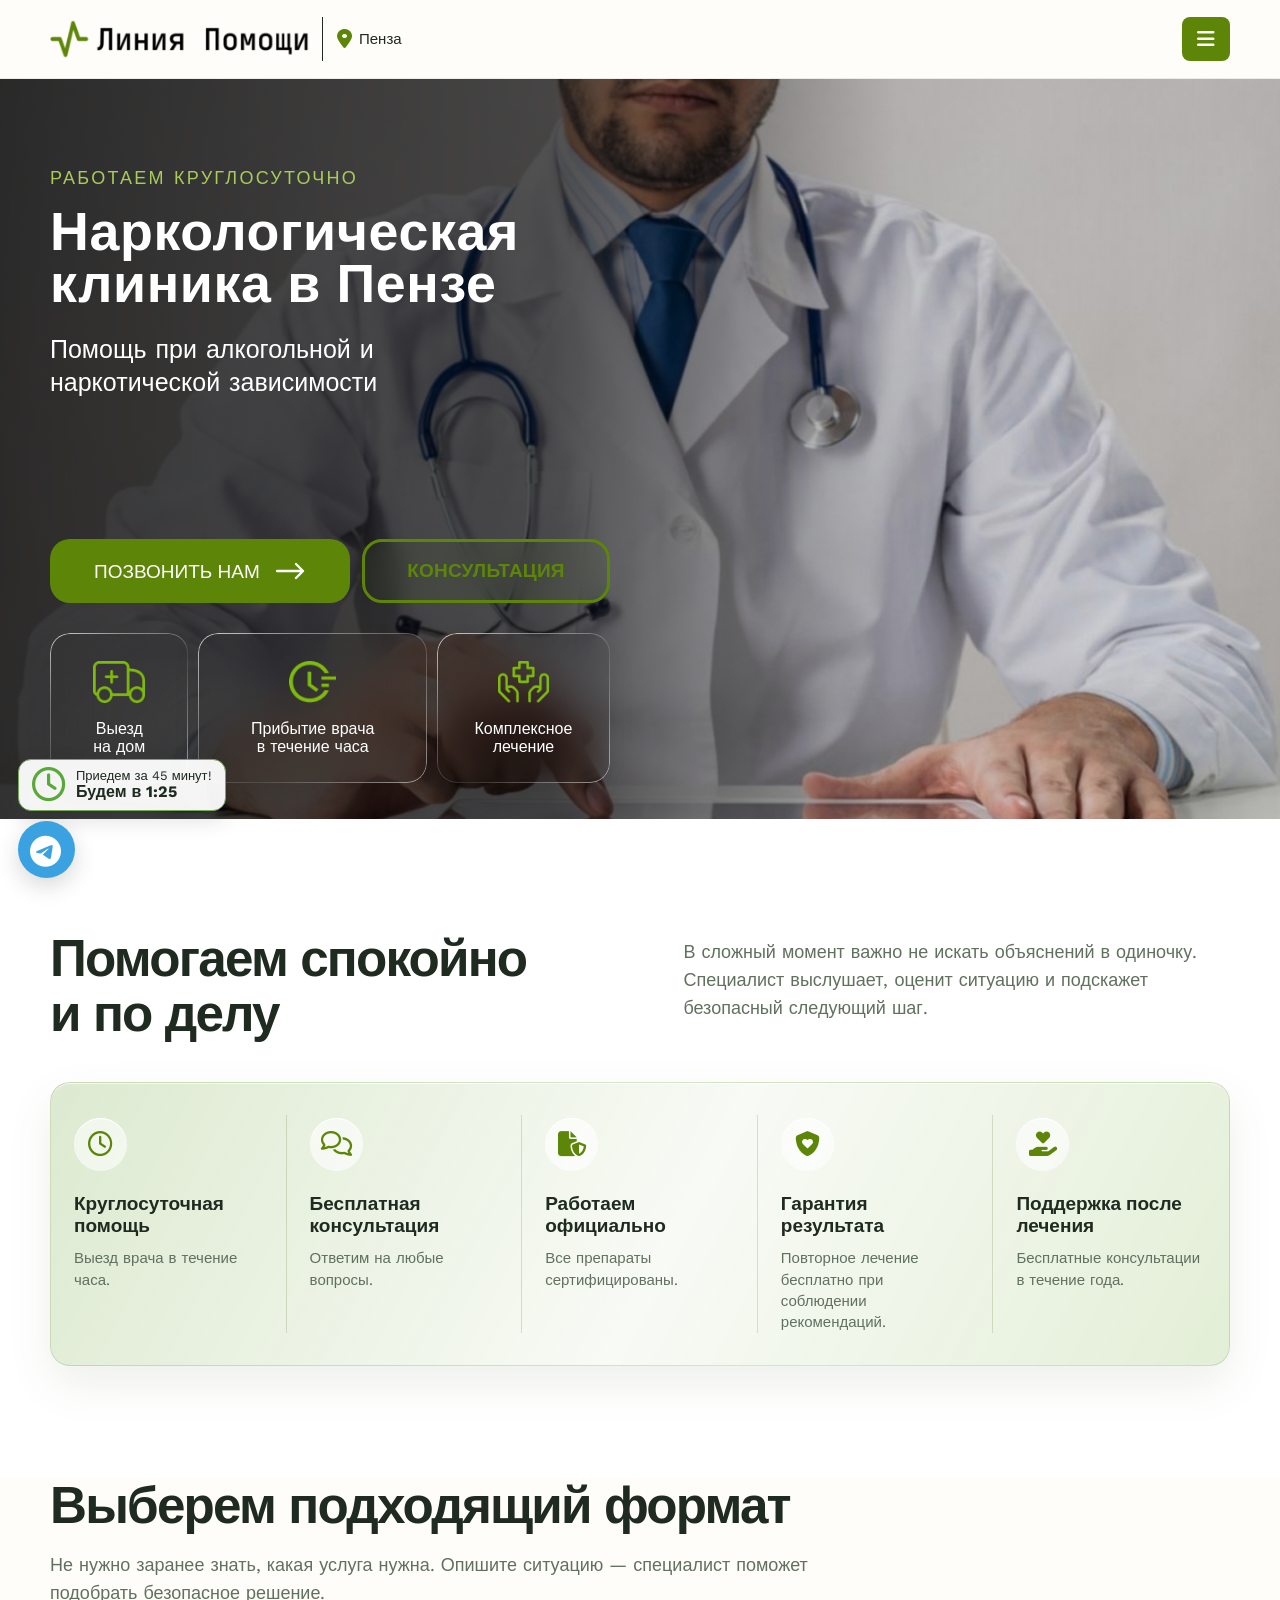
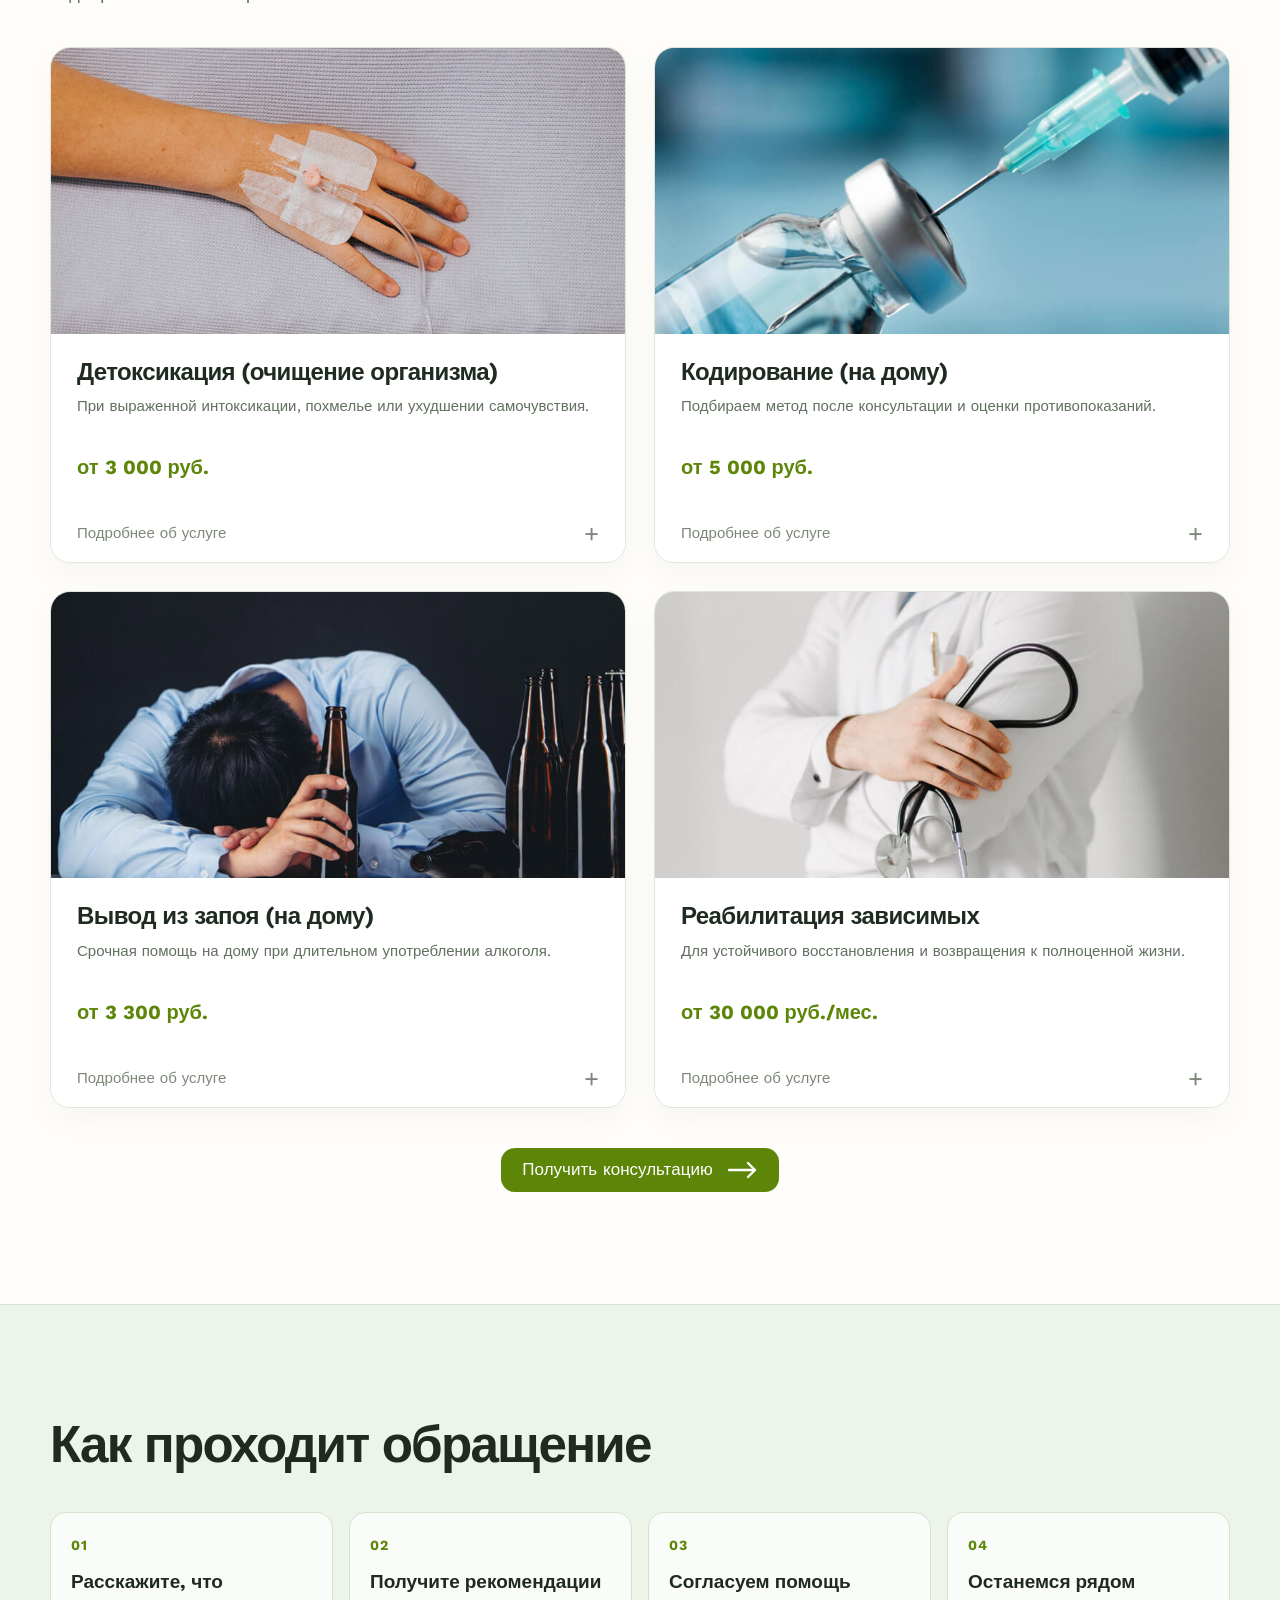
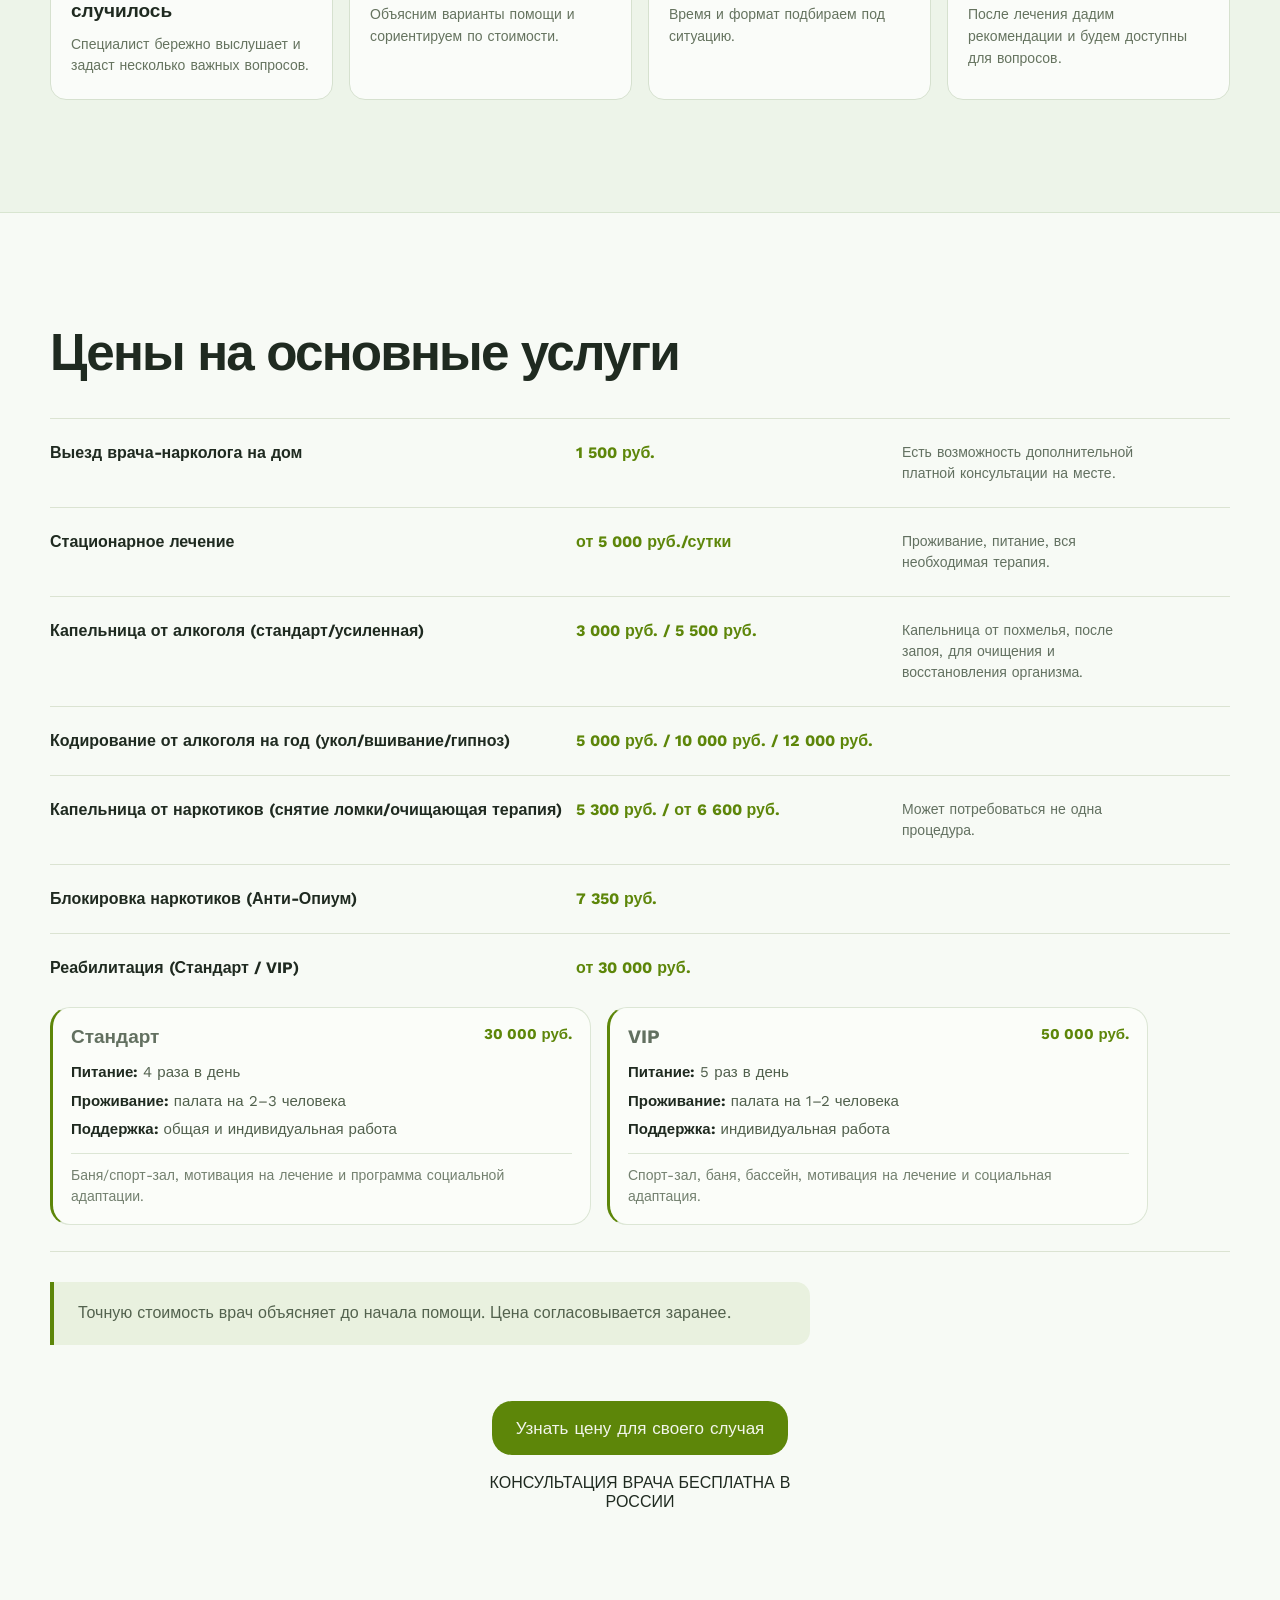
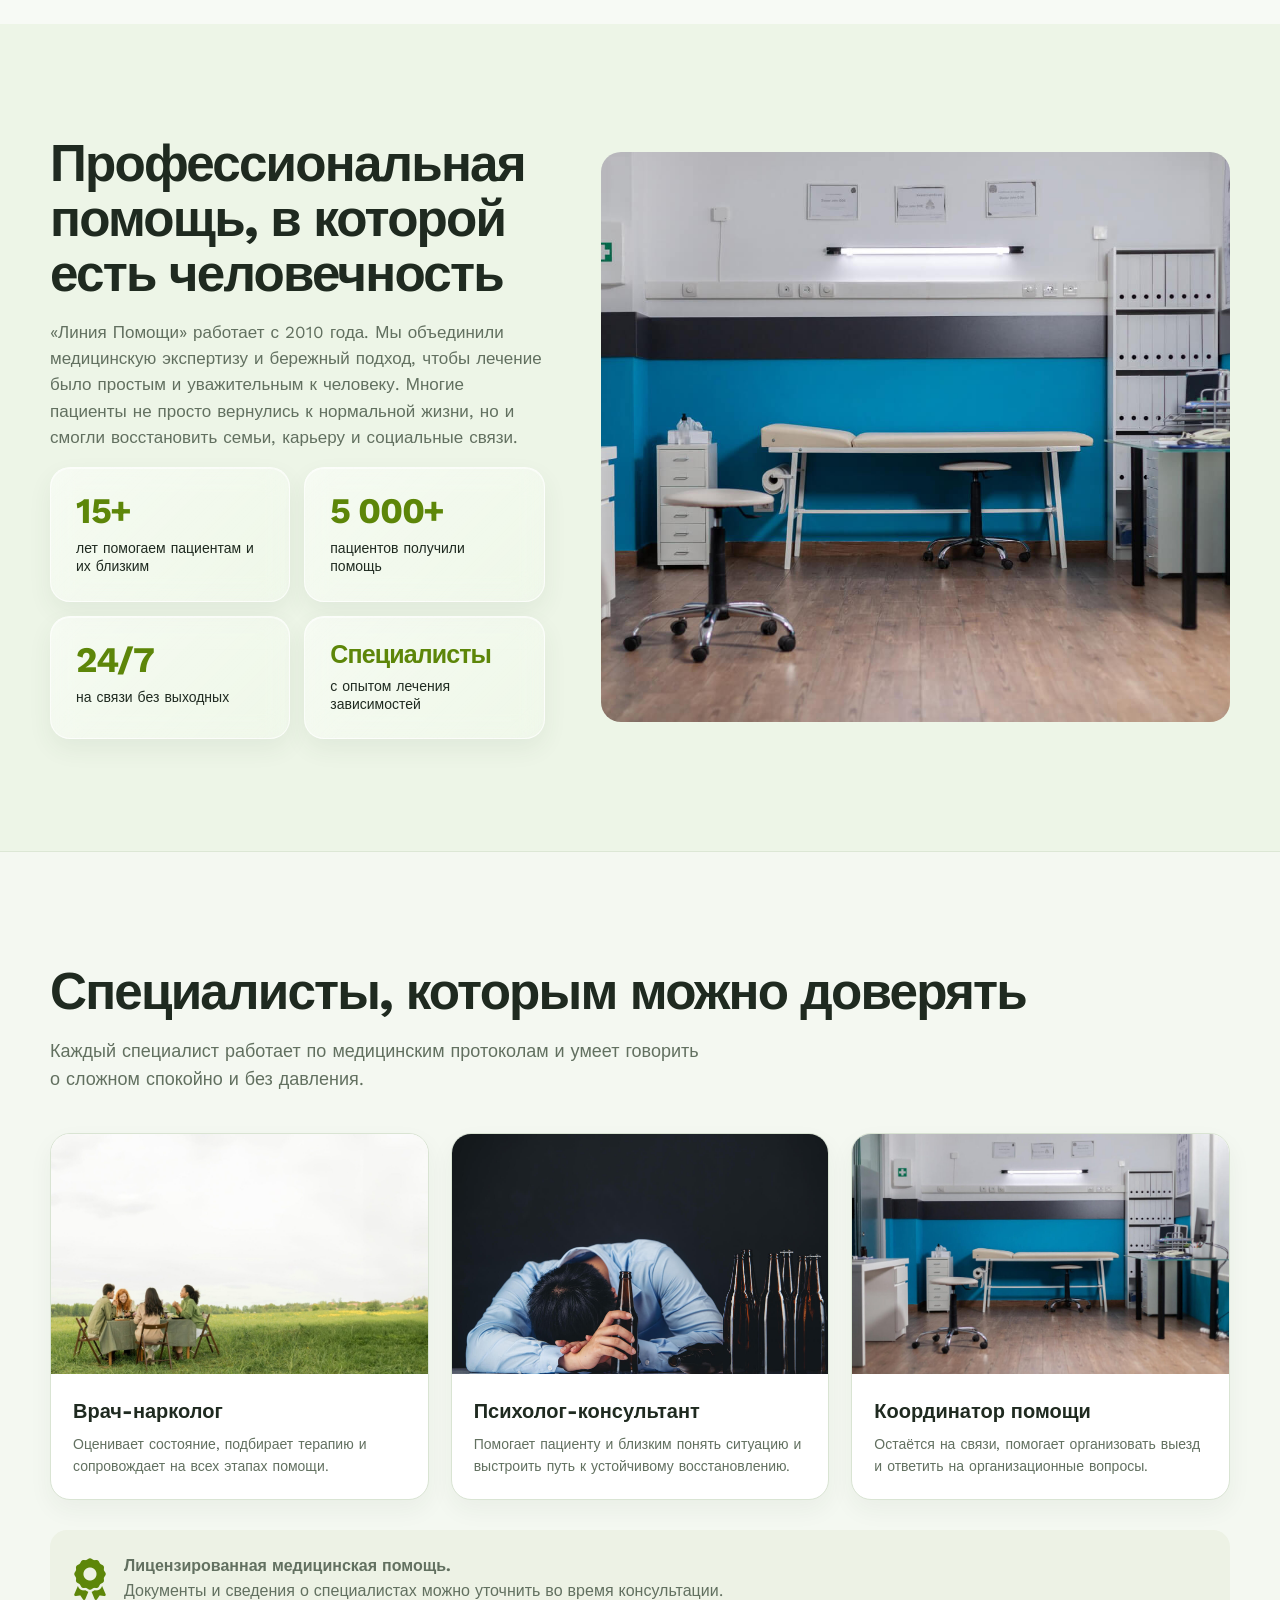
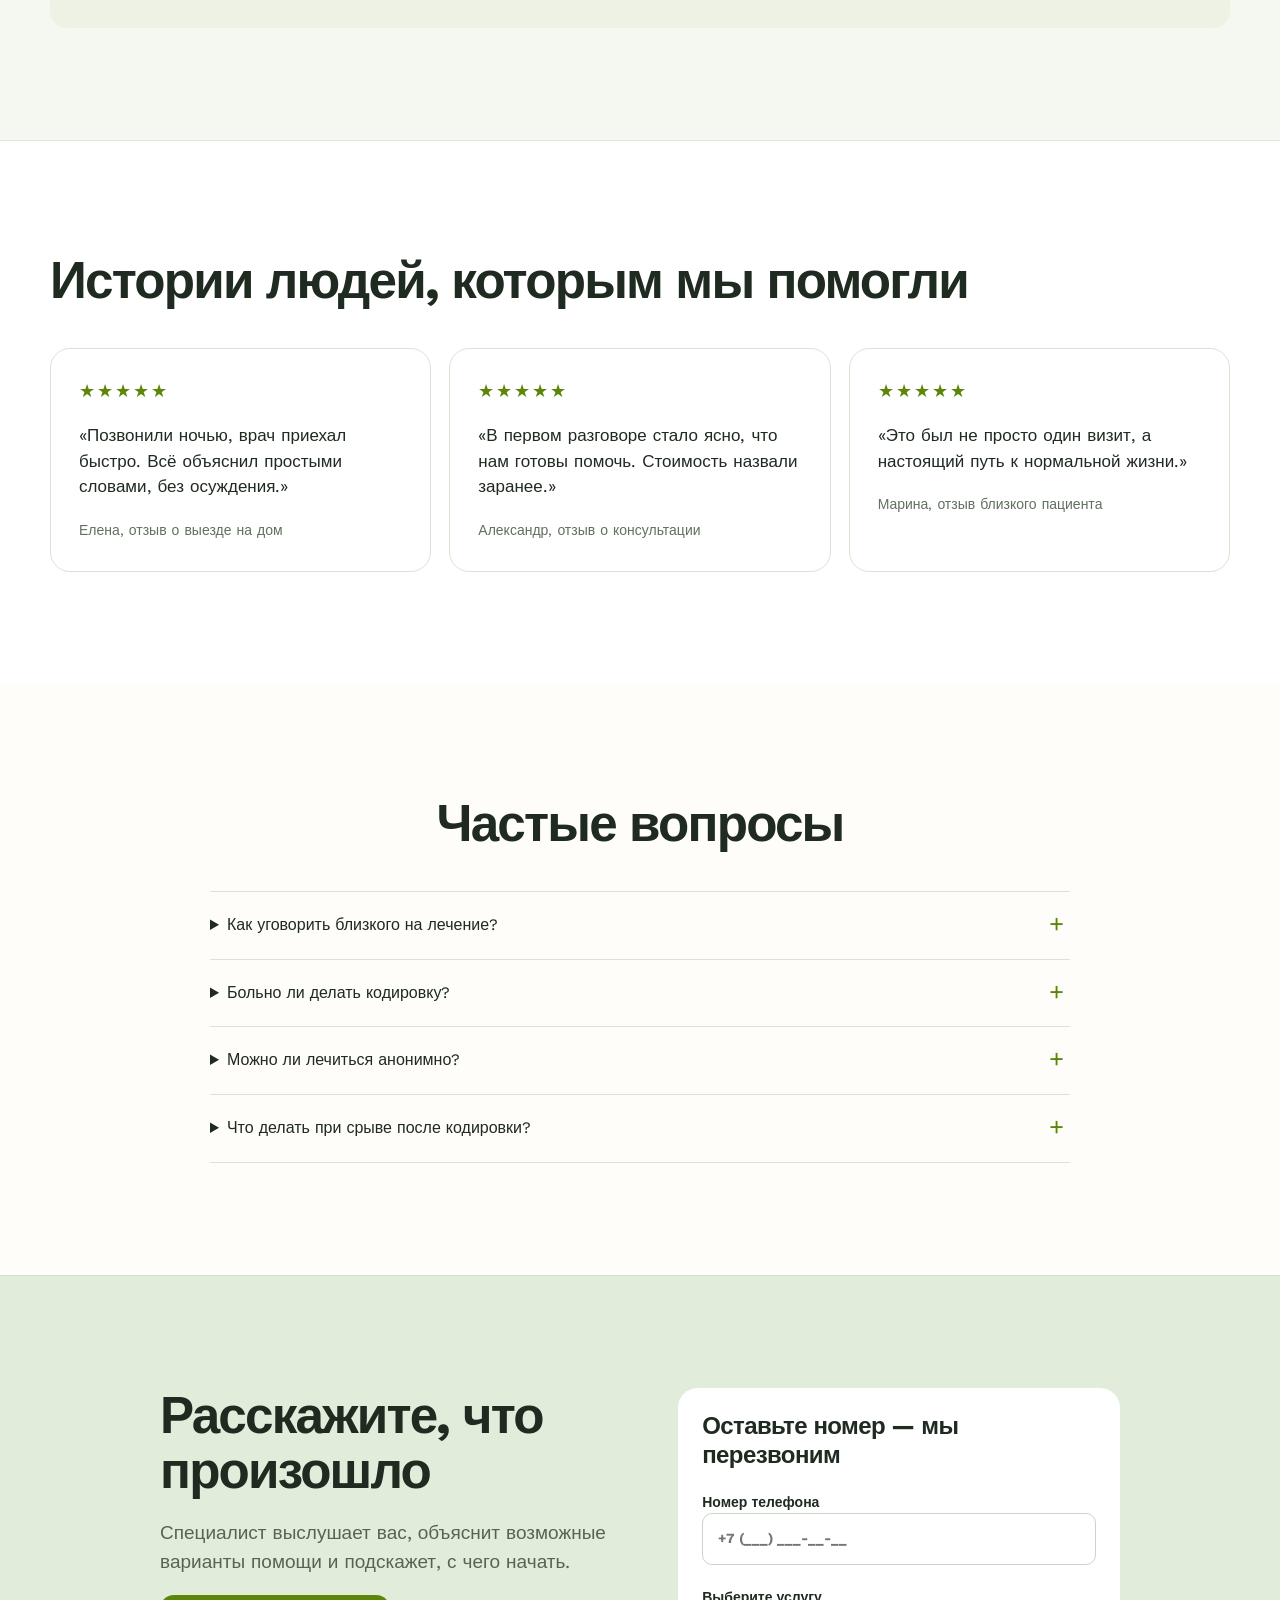
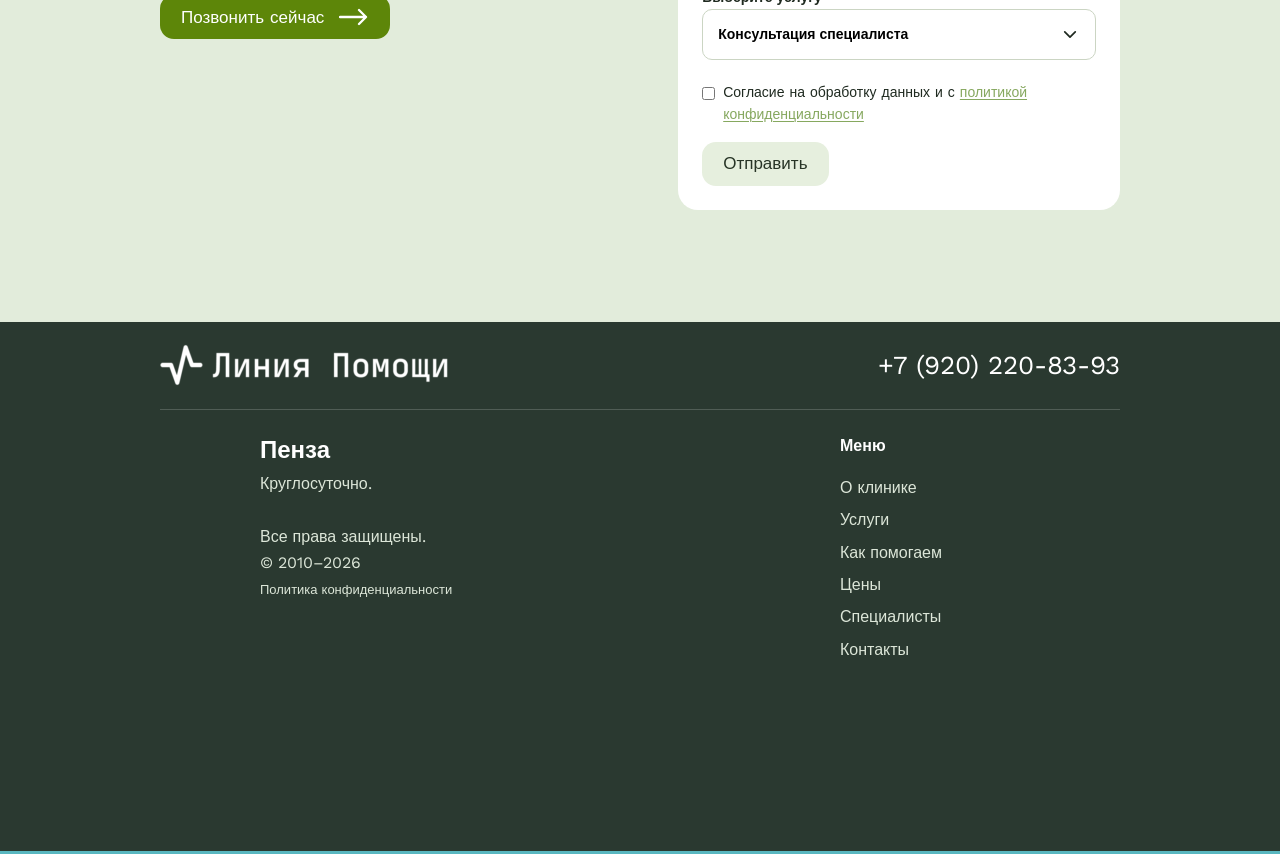
==== commit e85cc3c1: "Refine price consultation CTA" ====
--- a/index.html
+++ b/index.html
@@ -61,7 +61,7 @@
       <article class="lh-price-row"><div class="lh-price-main"><strong>Капельница от наркотиков (снятие ломки/очищающая терапия)</strong><span></span><b>5 300 руб. / от 6 600 руб.</b></div><p>Может потребоваться не одна процедура.</p></article>
       <article class="lh-price-row"><div class="lh-price-main"><strong>Блокировка наркотиков (Анти-Опиум)</strong><span></span><b>7 350 руб.</b></div></article>
       <article class="lh-price-row lh-price-row--rehab"><div class="lh-price-main"><strong>Реабилитация (Стандарт / VIP)</strong><span></span><b>от 30 000 руб.</b></div><div class="lh-rehab-plans"><article class="lh-rehab-plan"><h3><span>Стандарт</span><b>30 000 руб.</b></h3><ul><li><strong>Питание:</strong> 4 раза в день</li><li><strong>Проживание:</strong> палата на 2–3 человека</li><li><strong>Поддержка:</strong> общая и индивидуальная работа</li></ul><p>Баня/спорт-зал, мотивация на лечение и программа социальной адаптации.</p></article><article class="lh-rehab-plan"><h3><span>VIP</span><b>50 000 руб.</b></h3><ul><li><strong>Питание:</strong> 5 раз в день</li><li><strong>Проживание:</strong> палата на 1–2 человека</li><li><strong>Поддержка:</strong> индивидуальная работа</li></ul><p>Спорт-зал, баня, бассейн, мотивация на лечение и социальная адаптация.</p></article></div></article>
-    </div><p class="lh-price-note">Точную стоимость врач объясняет до начала помощи. Цена согласовывается заранее.</p><aside class="lh-price-cta"><p>Консультация врача бесплатна<br>в России</p><a href="#contact">Узнать цену для своего случая</a></aside></div></section>
+    </div><p class="lh-price-note">Точную стоимость врач объясняет до начала помощи. Цена согласовывается заранее.</p><aside class="lh-price-cta"><a href="#contact">Узнать цену для своего случая</a><p>Консультация врача бесплатна в России</p></aside></div></section>
     <section class="lh-section lh-about-section"><div class="lh-shell lh-about"><div class="lh-about__copy"><h2 class="lh-title">Профессиональная помощь, в которой есть человечность</h2><p>«Линия Помощи» работает с 2010 года. Мы объединили медицинскую экспертизу и бережный подход, чтобы лечение было простым и уважительным к человеку. Многие пациенты не просто вернулись к нормальной жизни, но и смогли восстановить семьи, карьеру и социальные связи.</p><div class="lh-stats"><div class="lh-stat"><b>15+</b><span>лет помогаем пациентам и их близким</span></div><div class="lh-stat"><b>5 000+</b><span>пациентов получили помощь</span></div><div class="lh-stat"><b>24/7</b><span>на связи без выходных</span></div><div class="lh-stat"><b>Специалисты</b><span>с опытом лечения зависимостей</span></div></div></div><div class="lh-about__photo"><img src="assets/migrated/b2cc1e26f501-clinic-1-1.jpg" alt="Клиника Линия Помощи" loading="lazy"></div></div></section>
     <section id="team" class="lh-section lh-team"><div class="lh-shell"><h2 class="lh-title">Специалисты, которым можно доверять</h2><p class="lh-lead">Каждый специалист работает по медицинским протоколам и умеет говорить о сложном спокойно и без давления.</p><div class="lh-team-grid"><article class="lh-doctor"><img src="assets/migrated/8427bbd657ac-Contact-Hero-BG-1-2048x1377.jpg" alt="Специалист клиники" loading="lazy"><div class="lh-doctor__body"><h3>Врач-нарколог</h3><p>Оценивает состояние, подбирает терапию и сопровождает на всех этапах помощи.</p></div></article><article class="lh-doctor"><img src="assets/migrated/712f04454519-_D0_B2_D1_8B_D0_B2_D0_BE_D0_B4-_D0_B8_D0_B7-_D0_B7_D0_B0_D0_BF_D0_BE_D1_8F.jpg" alt="Психолог клиники" loading="lazy"><div class="lh-doctor__body"><h3>Психолог-консультант</h3><p>Помогает пациенту и близким понять ситуацию и выстроить путь к устойчивому восстановлению.</p></div></article><article class="lh-doctor"><img src="assets/migrated/bba7c3e92178-clinic-1-1-1024x683.jpg" alt="Клиника Линия Помощи" loading="lazy"><div class="lh-doctor__body"><h3>Координатор помощи</h3><p>Остаётся на связи, помогает организовать выезд и ответить на организационные вопросы.</p></div></article></div><div class="lh-license"><i class="lh-icon fa-solid fa-award"></i><p><strong>Лицензированная медицинская помощь.</strong><br>Документы и сведения о специалистах можно уточнить во время консультации.</p></div></div></section>
     <section class="lh-section lh-reviews"><div class="lh-shell"><h2 class="lh-title">Истории людей, которым мы помогли</h2><div class="lh-reviews-grid"><article class="lh-review"><div class="lh-review__stars">★★★★★</div><blockquote>«Позвонили ночью, врач приехал быстро. Всё объяснил простыми словами, без осуждения.»</blockquote><cite>Елена, отзыв о выезде на дом</cite></article><article class="lh-review"><div class="lh-review__stars">★★★★★</div><blockquote>«В первом разговоре стало ясно, что нам готовы помочь. Стоимость назвали заранее.»</blockquote><cite>Александр, отзыв о консультации</cite></article><article class="lh-review"><div class="lh-review__stars">★★★★★</div><blockquote>«Это был не просто один визит, а настоящий путь к нормальной жизни.»</blockquote><cite>Марина, отзыв близкого пациента</cite></article></div></div></section>
--- a/assets/css/style.css
+++ b/assets/css/style.css
@@ -691,3 +691,18 @@
   .lh-price-cta p{text-transform:none;font-size:15px;line-height:1.35}
   .lh-price-cta a{width:100%;padding:14px 16px;font-size:15px;white-space:normal}
 }
+
+/* The phone hero gives the text room to breathe without making one CTA visually louder. */
+@media(max-width:760px){
+  .lh-hero,.lh-hero__inner{min-height:780px}
+  .lh-hero__inner{padding-top:88px;padding-bottom:70px}
+  .lh-hero__actions{margin-top:102px}
+  .lh-hero__cta-row .lh-button--light .lh-cta-label{font-size:12px}
+  .lh-hero__cta-row .lh-button--ghost{font-size:12px}
+}
+@media(max-width:360px){
+  .lh-hero,.lh-hero__inner{min-height:730px}
+  .lh-hero__actions{margin-top:82px}
+  .lh-hero__cta-row .lh-button--light .lh-cta-label{font-size:11px}
+  .lh-hero__cta-row .lh-button--ghost{font-size:11px}
+}
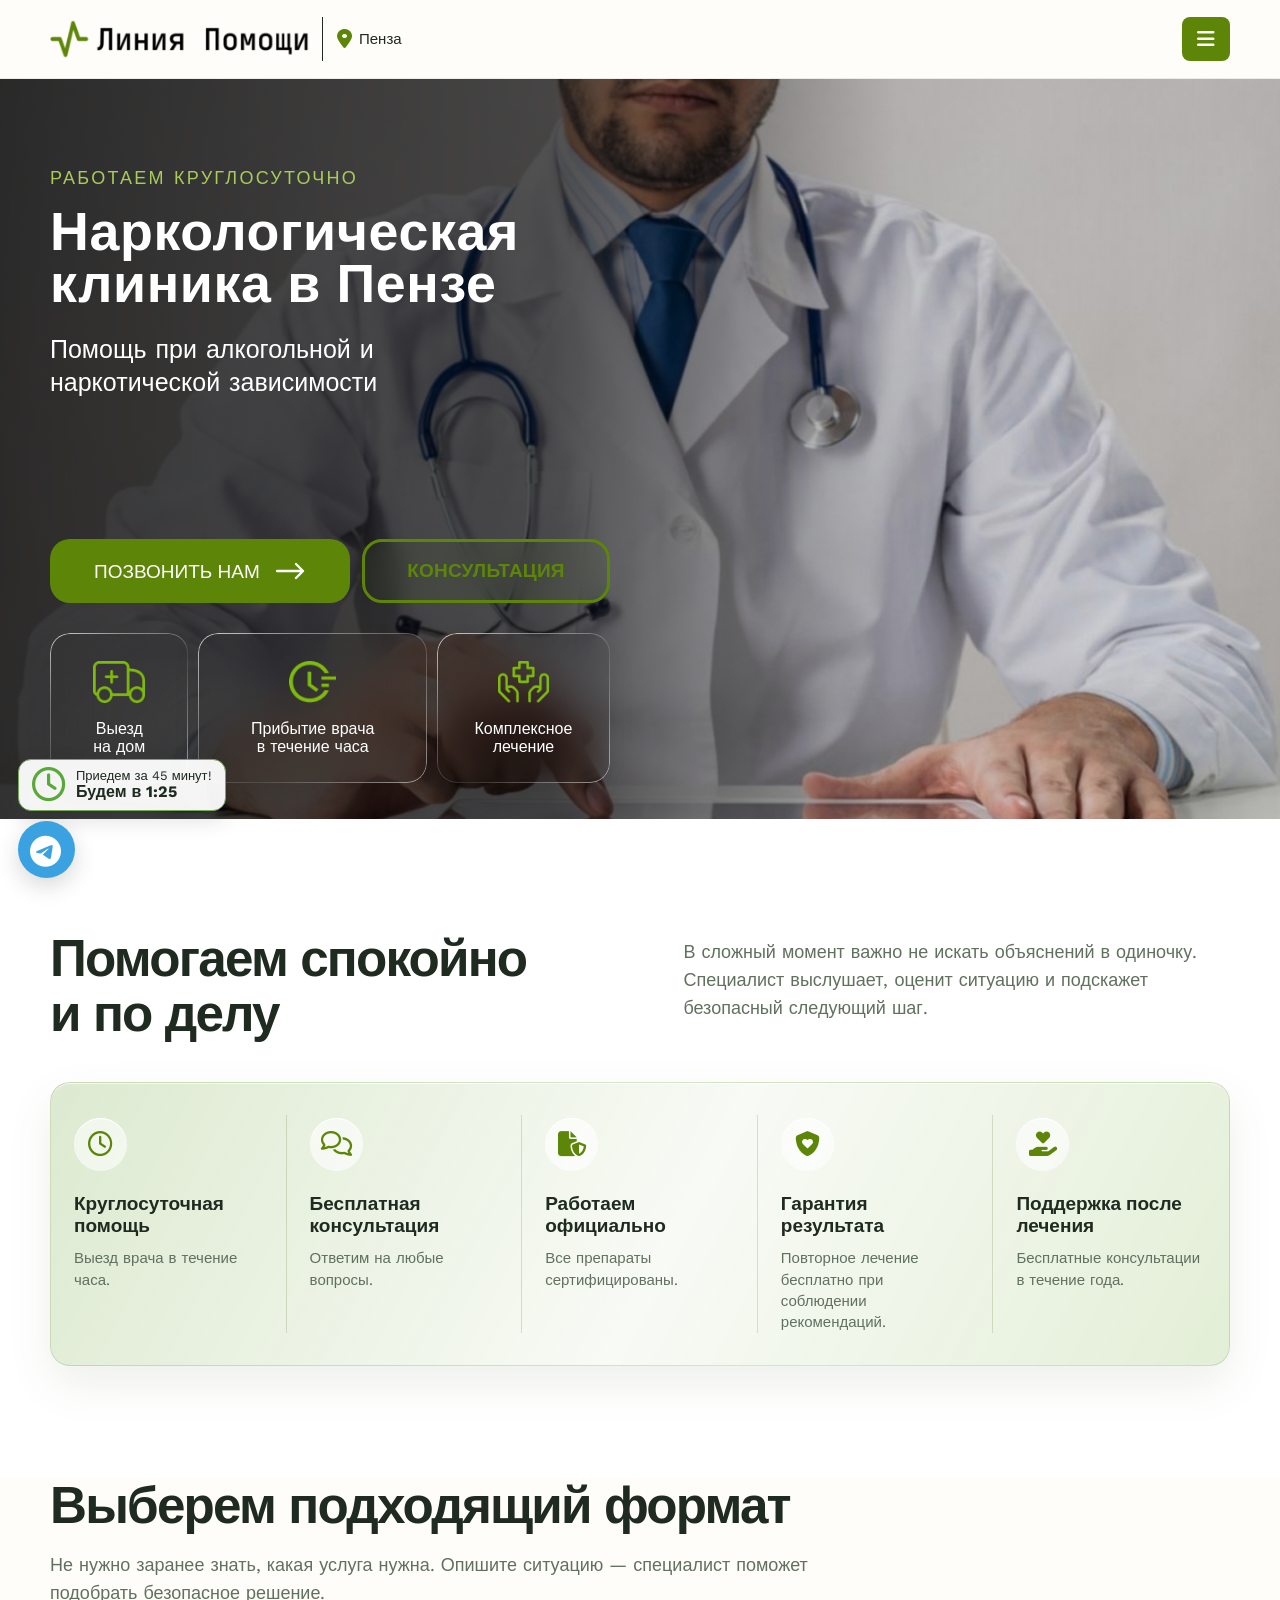
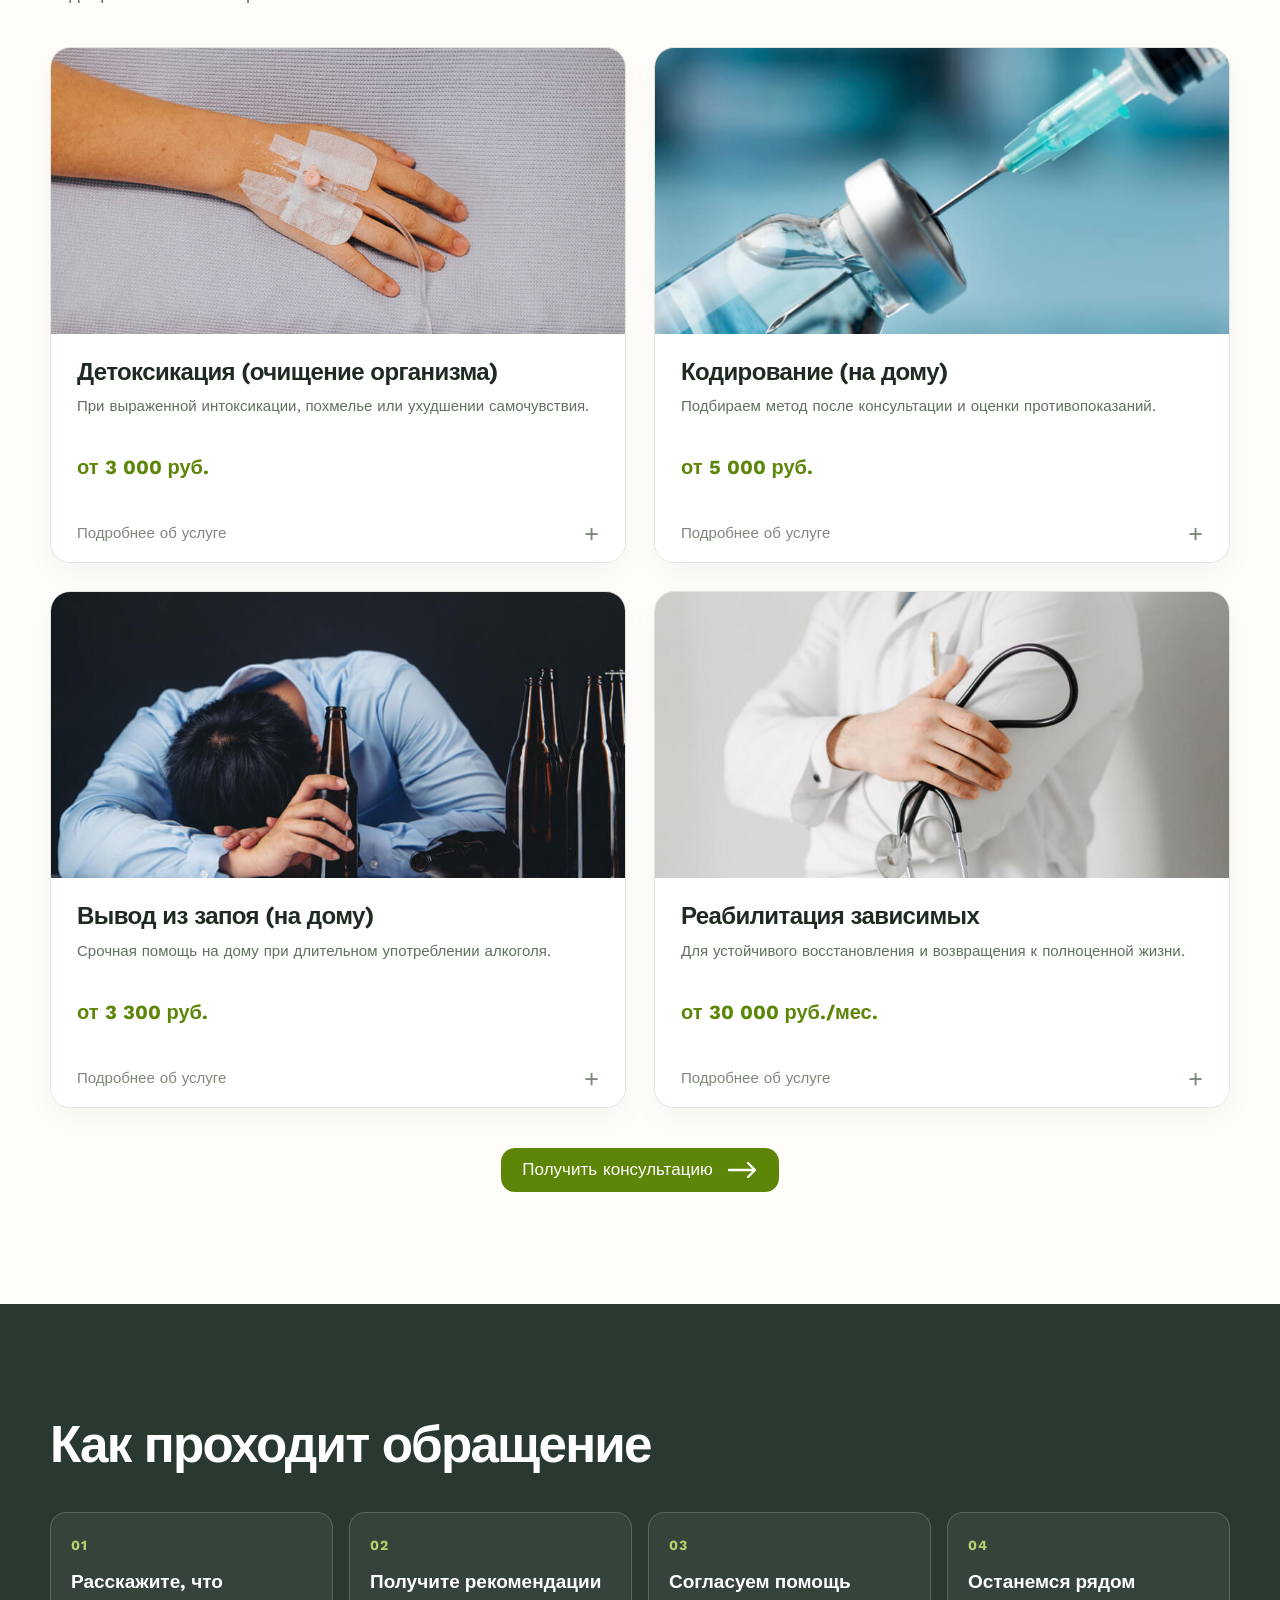
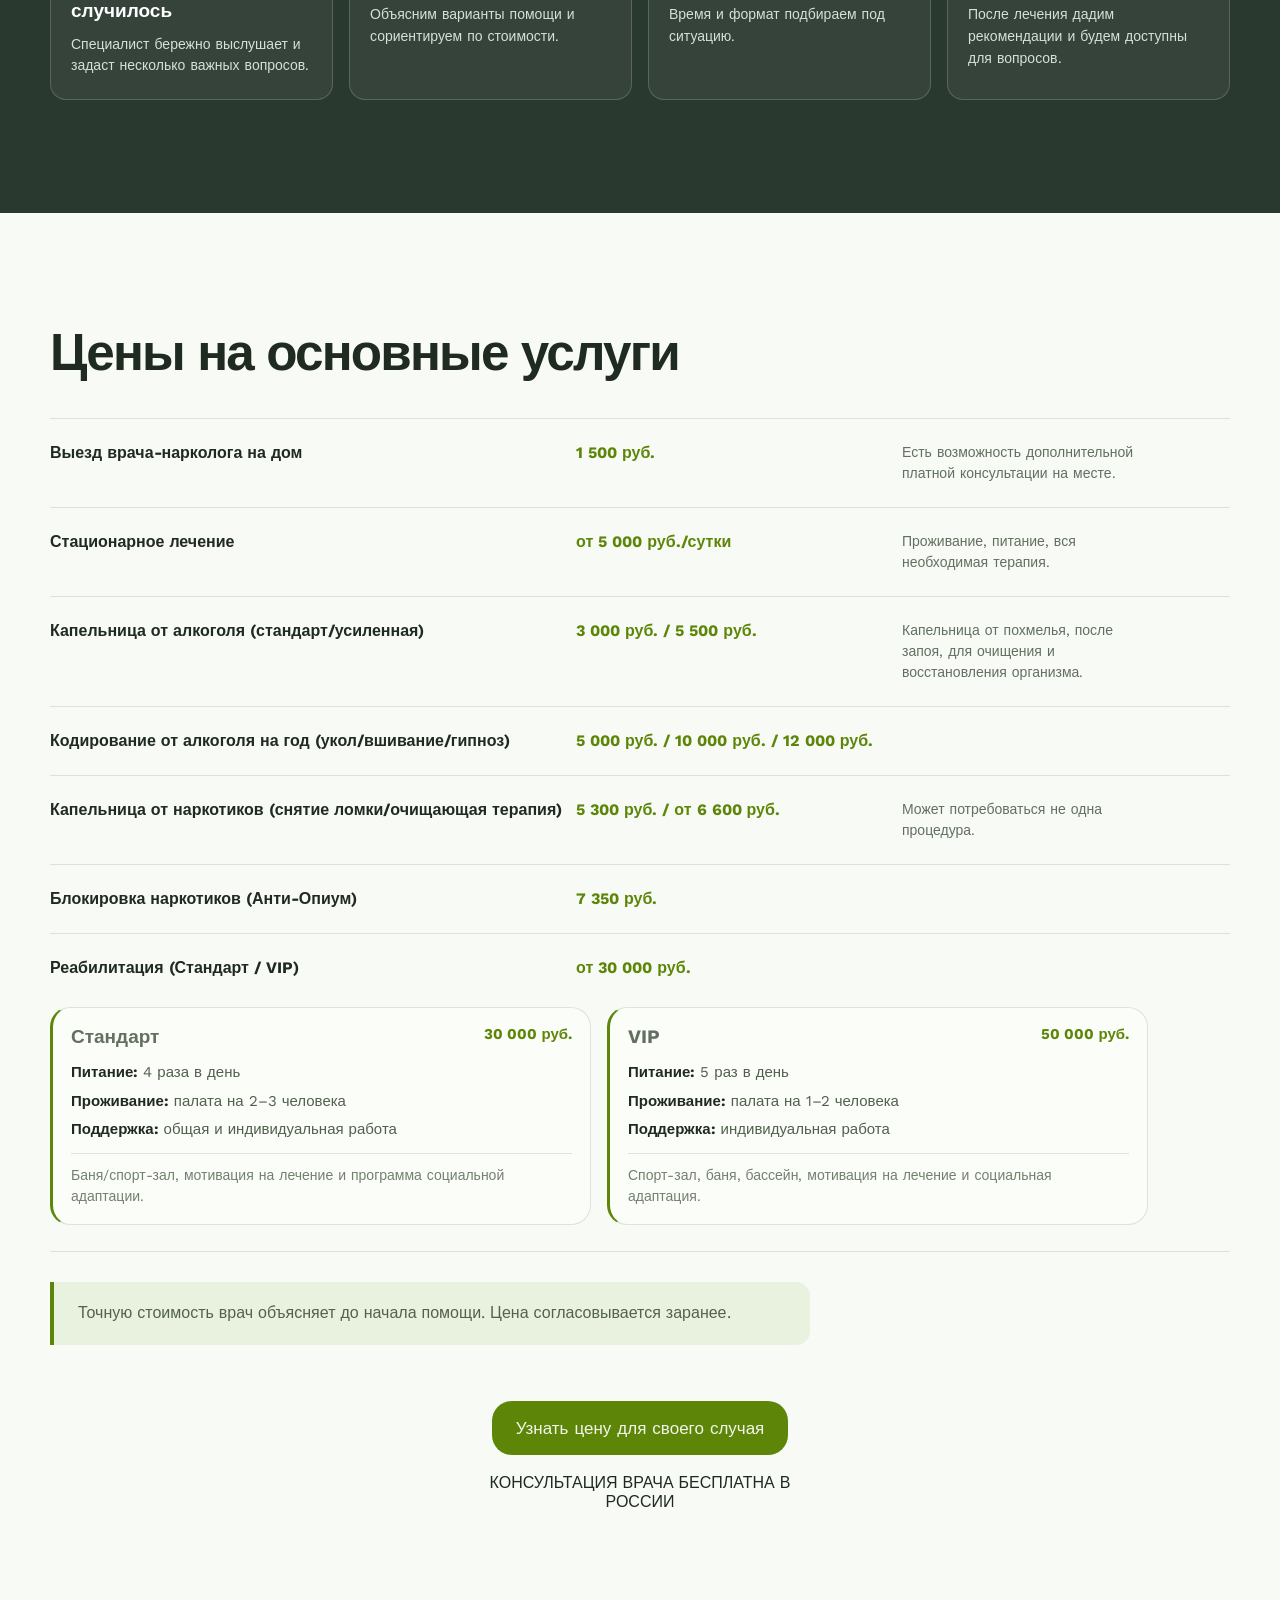
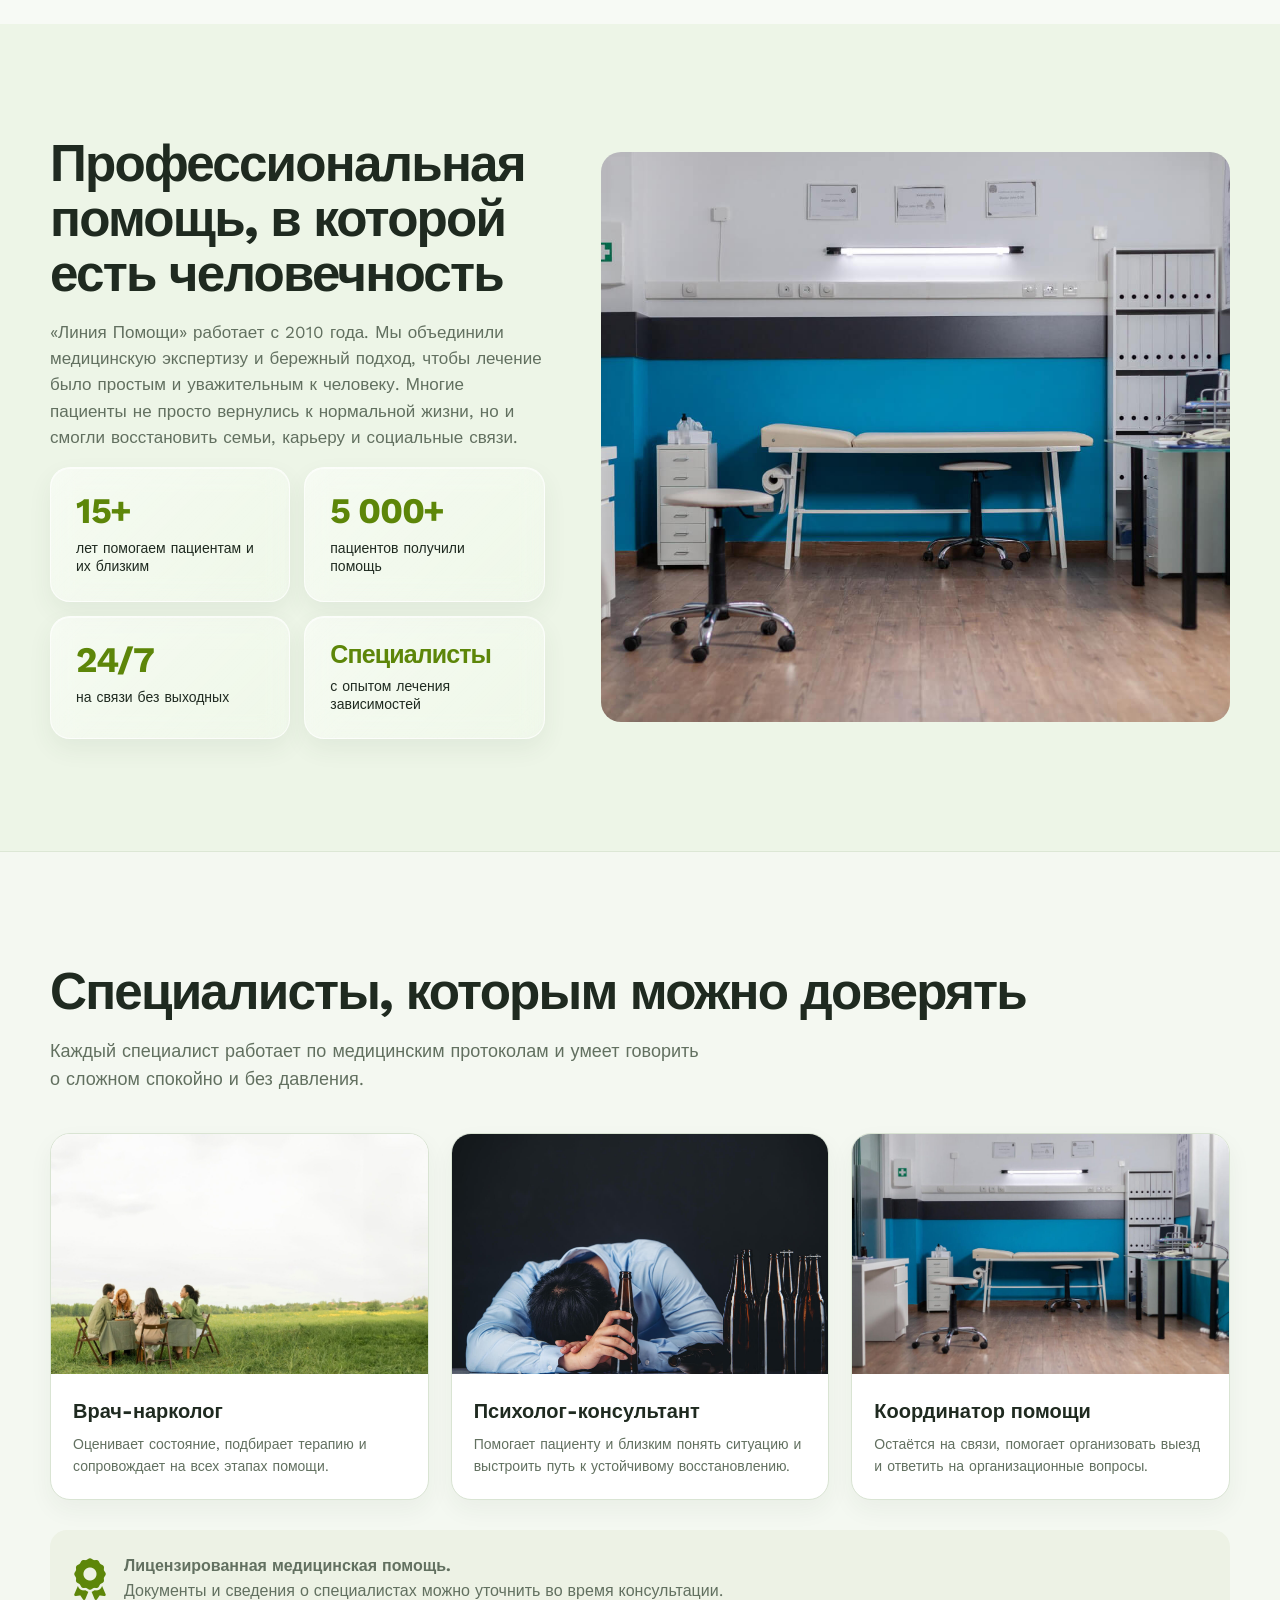
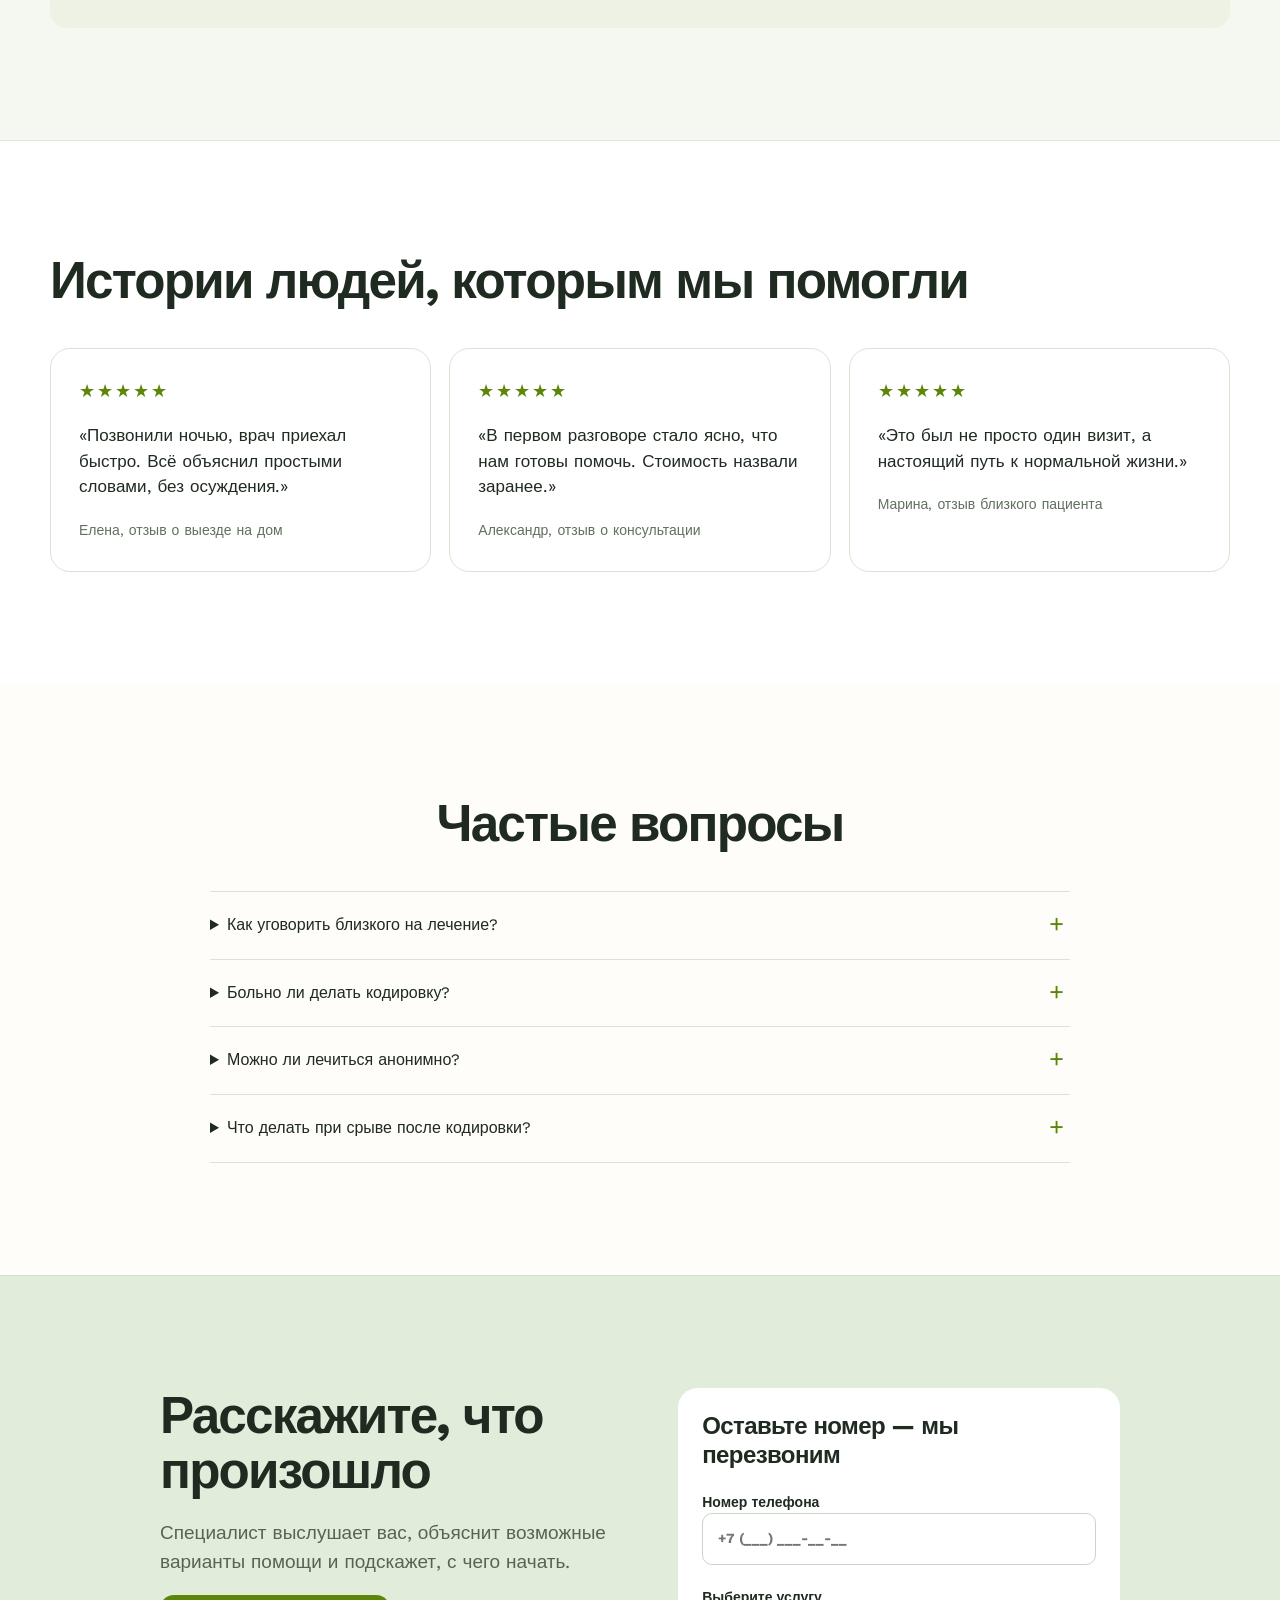
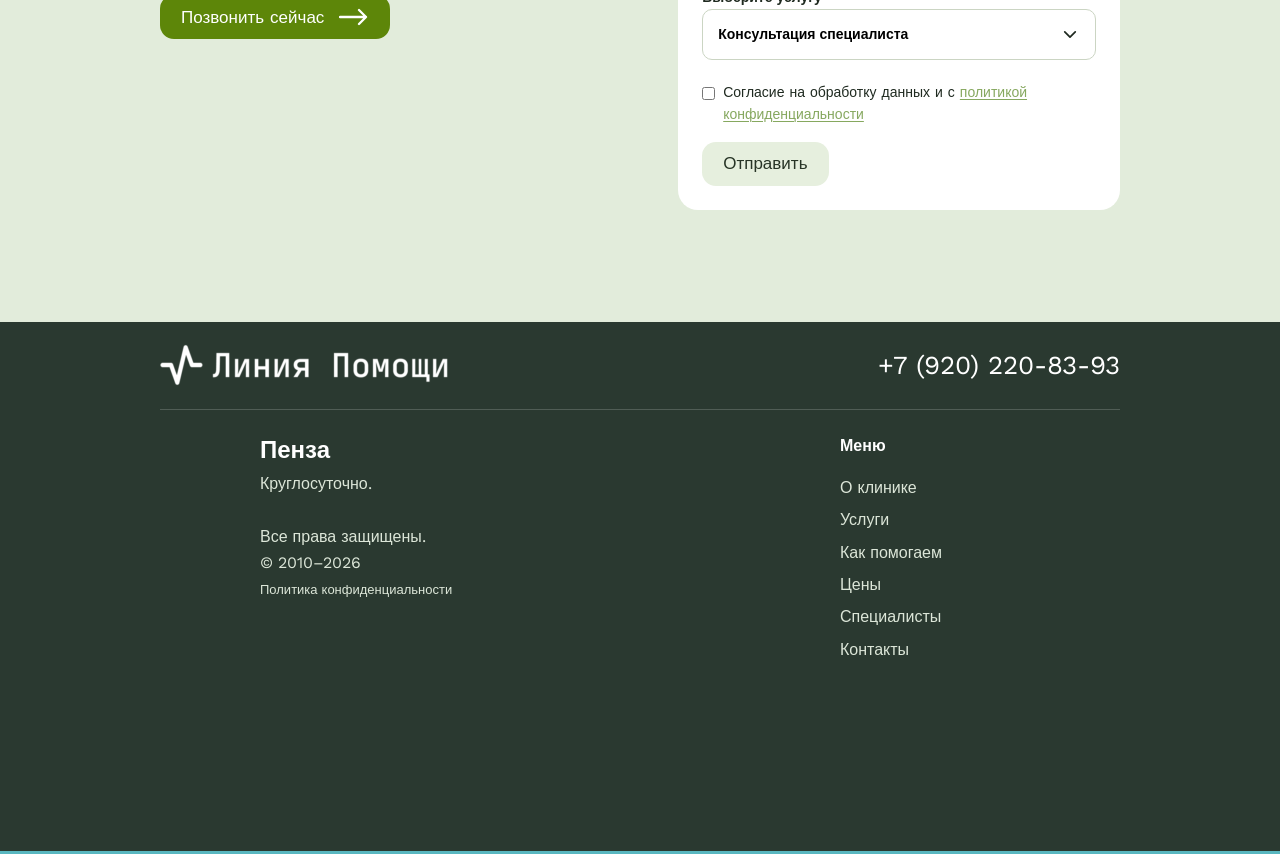
==== commit 79edb004: "Refine process section and cache refresh" ====
--- a/index.html
+++ b/index.html
@@ -4,13 +4,17 @@
   <meta charset="utf-8">
   <meta name="viewport" content="width=device-width, initial-scale=1, viewport-fit=cover">
   <meta name="description" content="Наркологическая клиника в Пензе. Круглосуточная и конфиденциальная помощь.">
+  <meta http-equiv="Cache-Control" content="no-cache, no-store, must-revalidate">
+  <meta http-equiv="Pragma" content="no-cache">
+  <meta http-equiv="Expires" content="0">
   <title>Линия Помощи — наркологическая клиника в Пензе</title>
   <link rel="icon" type="image/png" href="assets/favicon.png">
   <link rel="preconnect" href="https://fonts.googleapis.com">
   <link rel="preconnect" href="https://fonts.gstatic.com" crossorigin>
   <link href="https://fonts.googleapis.com/css2?family=Work+Sans:wght@400;500;600;700&display=swap" rel="stylesheet">
   <link rel="stylesheet" href="https://cdnjs.cloudflare.com/ajax/libs/font-awesome/6.5.2/css/all.min.css" referrerpolicy="no-referrer">
-  <link rel="stylesheet" href="assets/css/style.css">
+  <link id="lh-site-styles" rel="stylesheet" href="assets/css/style.css">
+  <script>document.getElementById('lh-site-styles').href += '?v=' + Date.now();</script>
 </head>
 <body class="lh-redesign">
   <header class="lh-header">
@@ -71,5 +75,5 @@
   <footer class="lh-footer"><div class="lh-shell"><div class="lh-footer__top"><a class="lh-footer__logo" href="#top"><img src="assets/migrated/717368d0e074-Frame-17-1-290x44.png" alt="Линия Помощи" width="290" height="44"></a><a class="lh-footer__phone" href="tel:+79202208393">+7 (920) 220-83-93</a><div class="lh-footer__place-mobile"><h2>Пенза</h2><p>Круглосуточно.</p></div></div><div class="lh-footer__body"><div class="lh-footer__info"><h2>Пенза</h2><p>Круглосуточно.</p><p class="lh-footer__rights">Все права защищены.<br>© 2010–2026</p><a href="privacy-policy/index.html">Политика конфиденциальности</a></div><nav class="lh-footer__nav" aria-label="Меню в подвале"><h2>Меню</h2><a href="#about">О клинике</a><a href="#services">Услуги</a><a href="#process">Как помогаем</a><a href="#price">Цены</a><a href="#team">Специалисты</a><a href="#contact">Контакты</a></nav></div></div></footer>
   <aside class="lh-side-actions" aria-label="Быстрые способы связи"><a class="lh-arrival" href="#contact"><i class="fa-regular fa-clock"></i><span>Приедем за 45 минут!<strong>Будем в 1:25</strong></span></a><a class="lh-telegram" href="#contact" aria-label="Написать в Telegram"><i class="fa-brands fa-telegram-plane"></i></a></aside>
   <div class="lh-toast" role="status" aria-live="polite">Заявка отправлена</div>
-  <script src="assets/js/main.js"></script>
+  <script>document.write('<script src="assets/js/main.js?v=' + Date.now() + '"><\/script>');</script>
 </body></html>
--- a/assets/css/style.css
+++ b/assets/css/style.css
@@ -706,3 +706,43 @@
   .lh-hero__cta-row .lh-button--light .lh-cta-label{font-size:11px}
   .lh-hero__cta-row .lh-button--ghost{font-size:11px}
 }
+
+/* Preserve the doctor photo as the hero background at every phone size. */
+@media(max-width:760px){
+  .lh-hero{background:#526050 url('../migrated/586b7a93a107-f11.jpg') 60% center/cover no-repeat}
+}
+
+/* Keep the doctor photo visible and give service-card copy room to breathe on phones. */
+@media(max-width:760px){
+  .lh-hero{background-image:url('../migrated/586b7a93a107-f11.jpg')!important;background-position:60% center!important}
+  .lh-service__body p{display:-webkit-box;overflow:hidden;min-height:0;margin:0 0 18px;font-size:12.5px;line-height:1.36;-webkit-box-orient:vertical;-webkit-line-clamp:3}
+  .lh-price-from{margin:0 0 14px}
+}
+
+/* The process section uses the footer's calm dark tone and a compact 2×2 phone grid. */
+.lh-process{background:#2a3930;color:#fff;border-color:#2a3930}
+.lh-process .lh-title{color:#fff}
+.lh-process .lh-step{background:rgba(255,255,255,.055);border-color:rgba(255,255,255,.18)}
+.lh-process .lh-step__number{color:#b2d26d}
+.lh-process .lh-step h3{color:#fff}
+.lh-process .lh-step p{color:#d7e0d4}
+@media(max-width:760px){
+  .lh-process-grid{grid-template-columns:repeat(2,minmax(0,1fr));gap:10px;margin-top:24px}
+  .lh-process .lh-step{min-height:154px;padding:17px 14px 16px;border-radius:14px}
+  .lh-process .lh-step__number{font-size:12px}
+  .lh-process .lh-step h3{margin:10px 0 8px;font-size:14px;line-height:1.16}
+  .lh-process .lh-step p{font-size:11px;line-height:1.35}
+}
+@media(max-width:360px){
+  .lh-process-grid{gap:8px}
+  .lh-process .lh-step{min-height:142px;padding:14px 11px}
+  .lh-process .lh-step h3{font-size:13px}
+  .lh-process .lh-step p{font-size:10px}
+}
+
+/* The price CTA reads as one action, followed by its calm reassurance. */
+@media(max-width:760px){
+  .lh-price-cta{gap:10px}
+  .lh-price-cta a{order:1;padding:16px 18px;font-size:17px;line-height:1.2}
+  .lh-price-cta p{order:2;margin:0;white-space:nowrap;font-size:14px;line-height:1.25}
+}
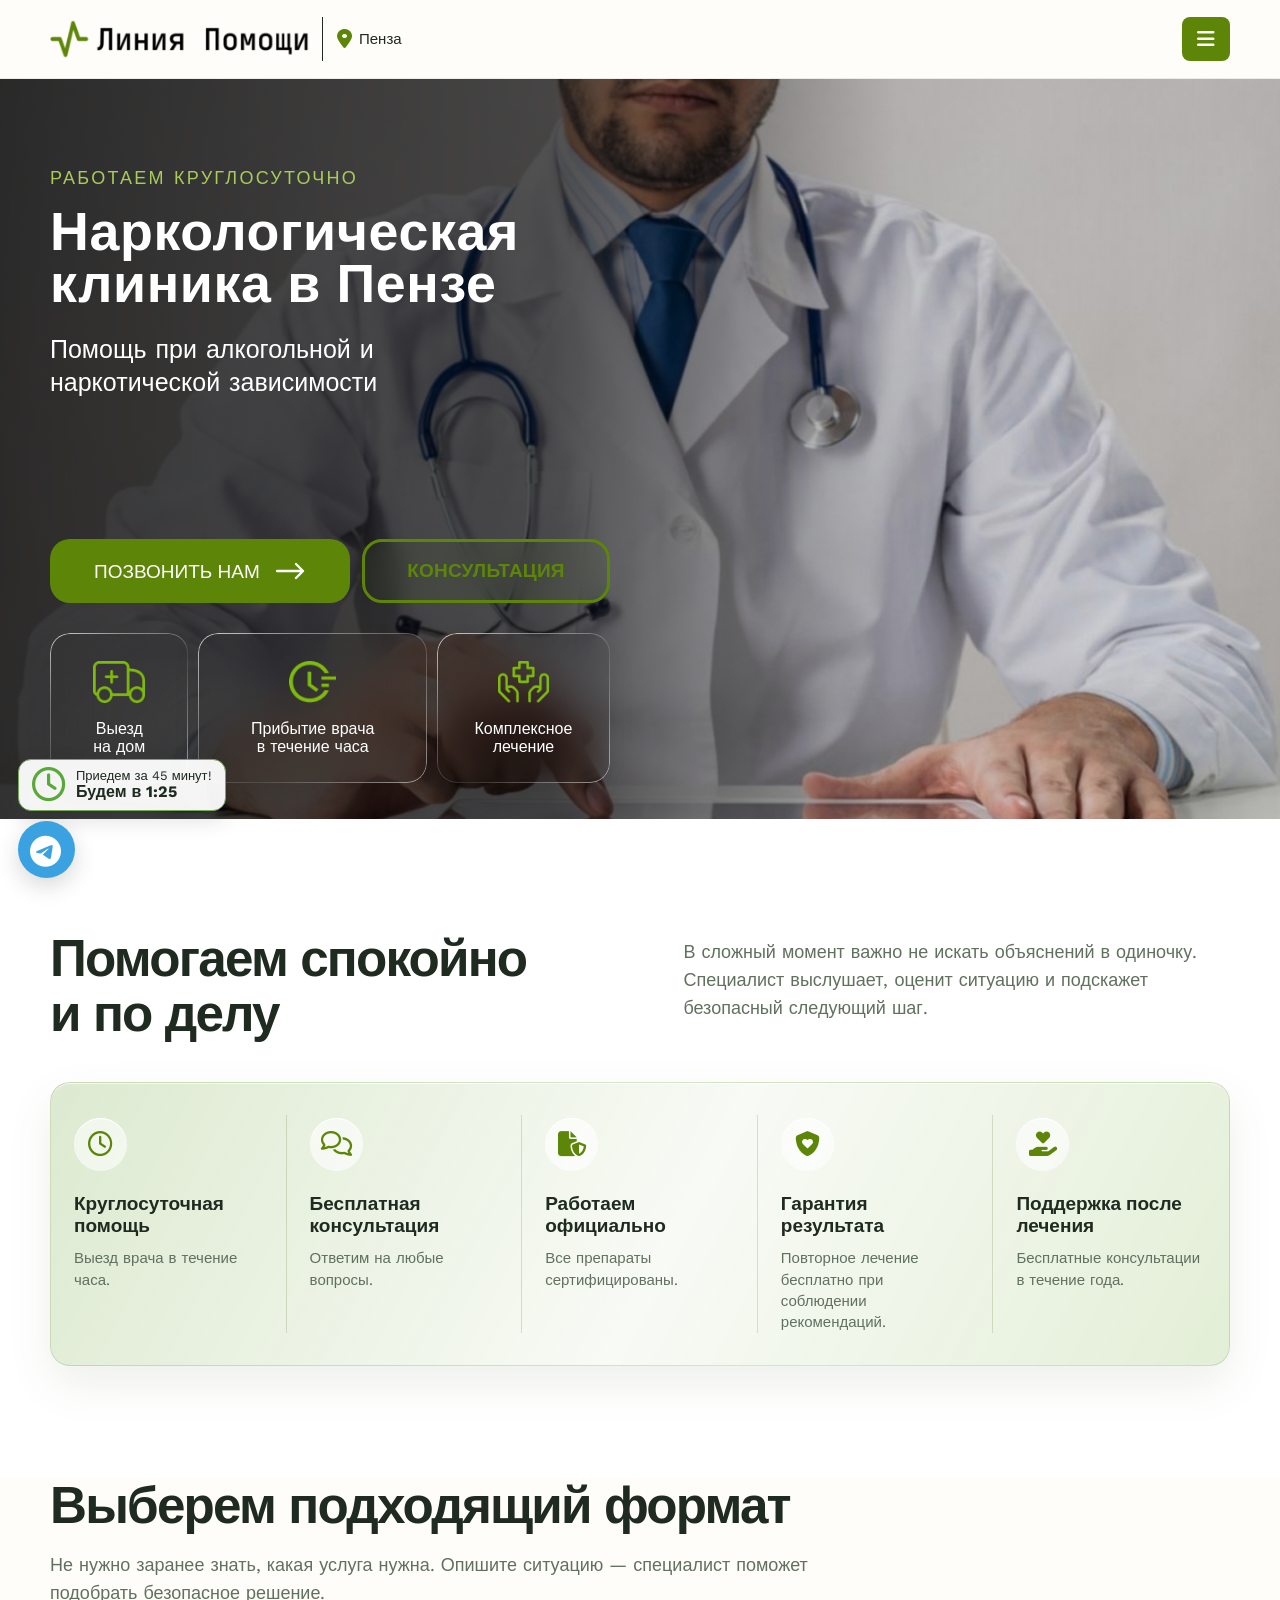
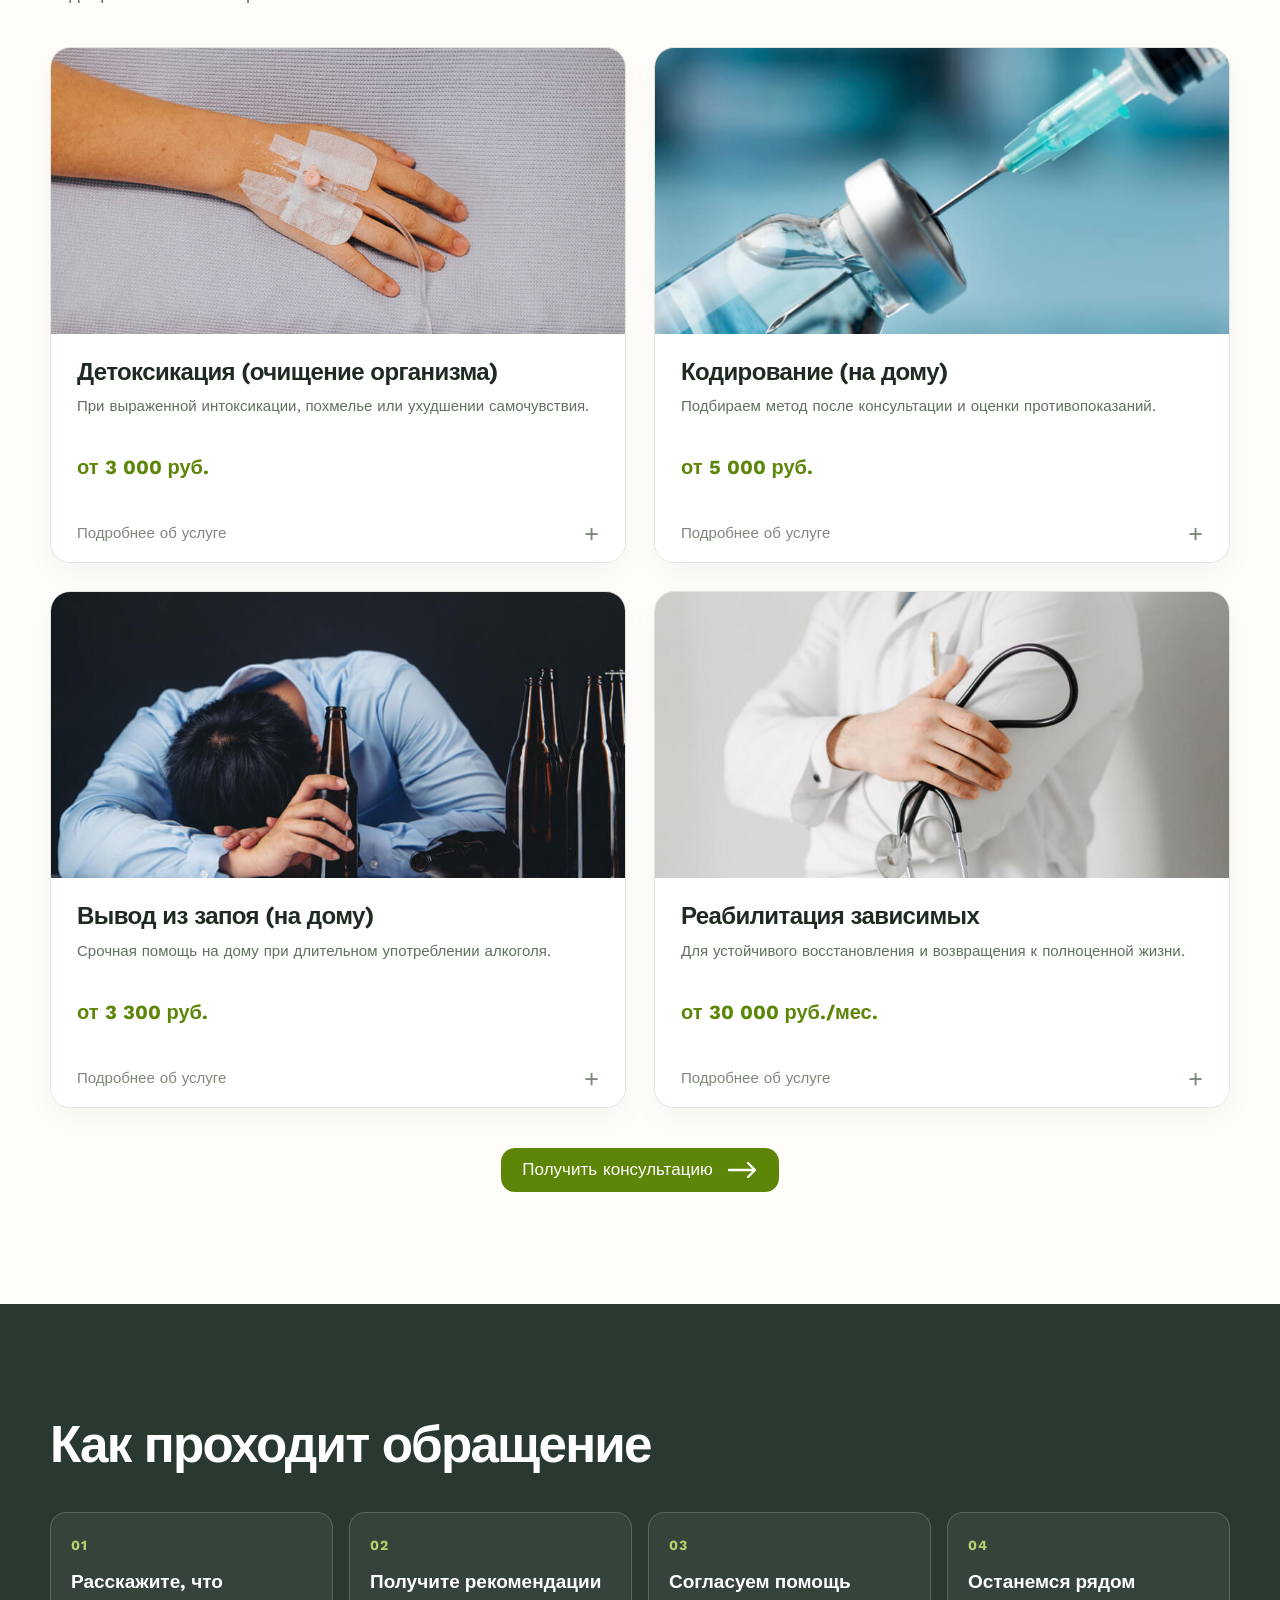
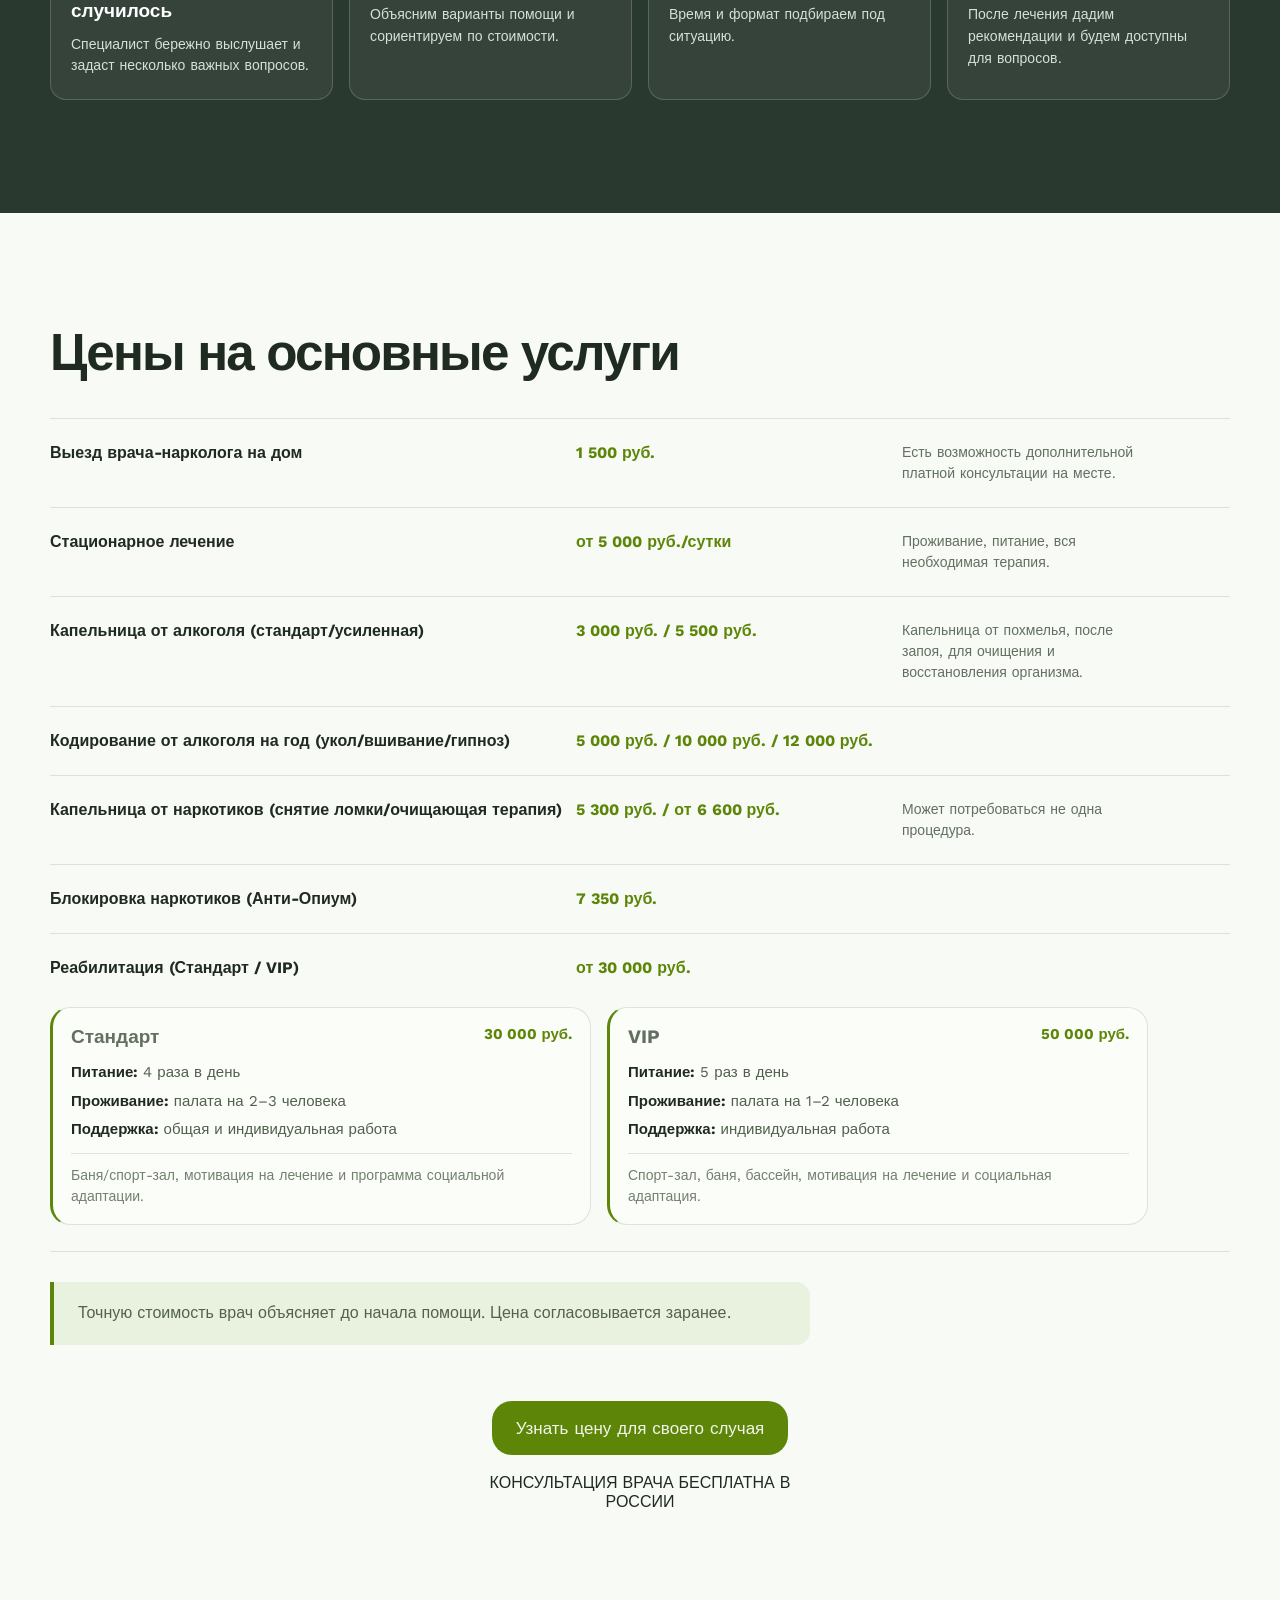
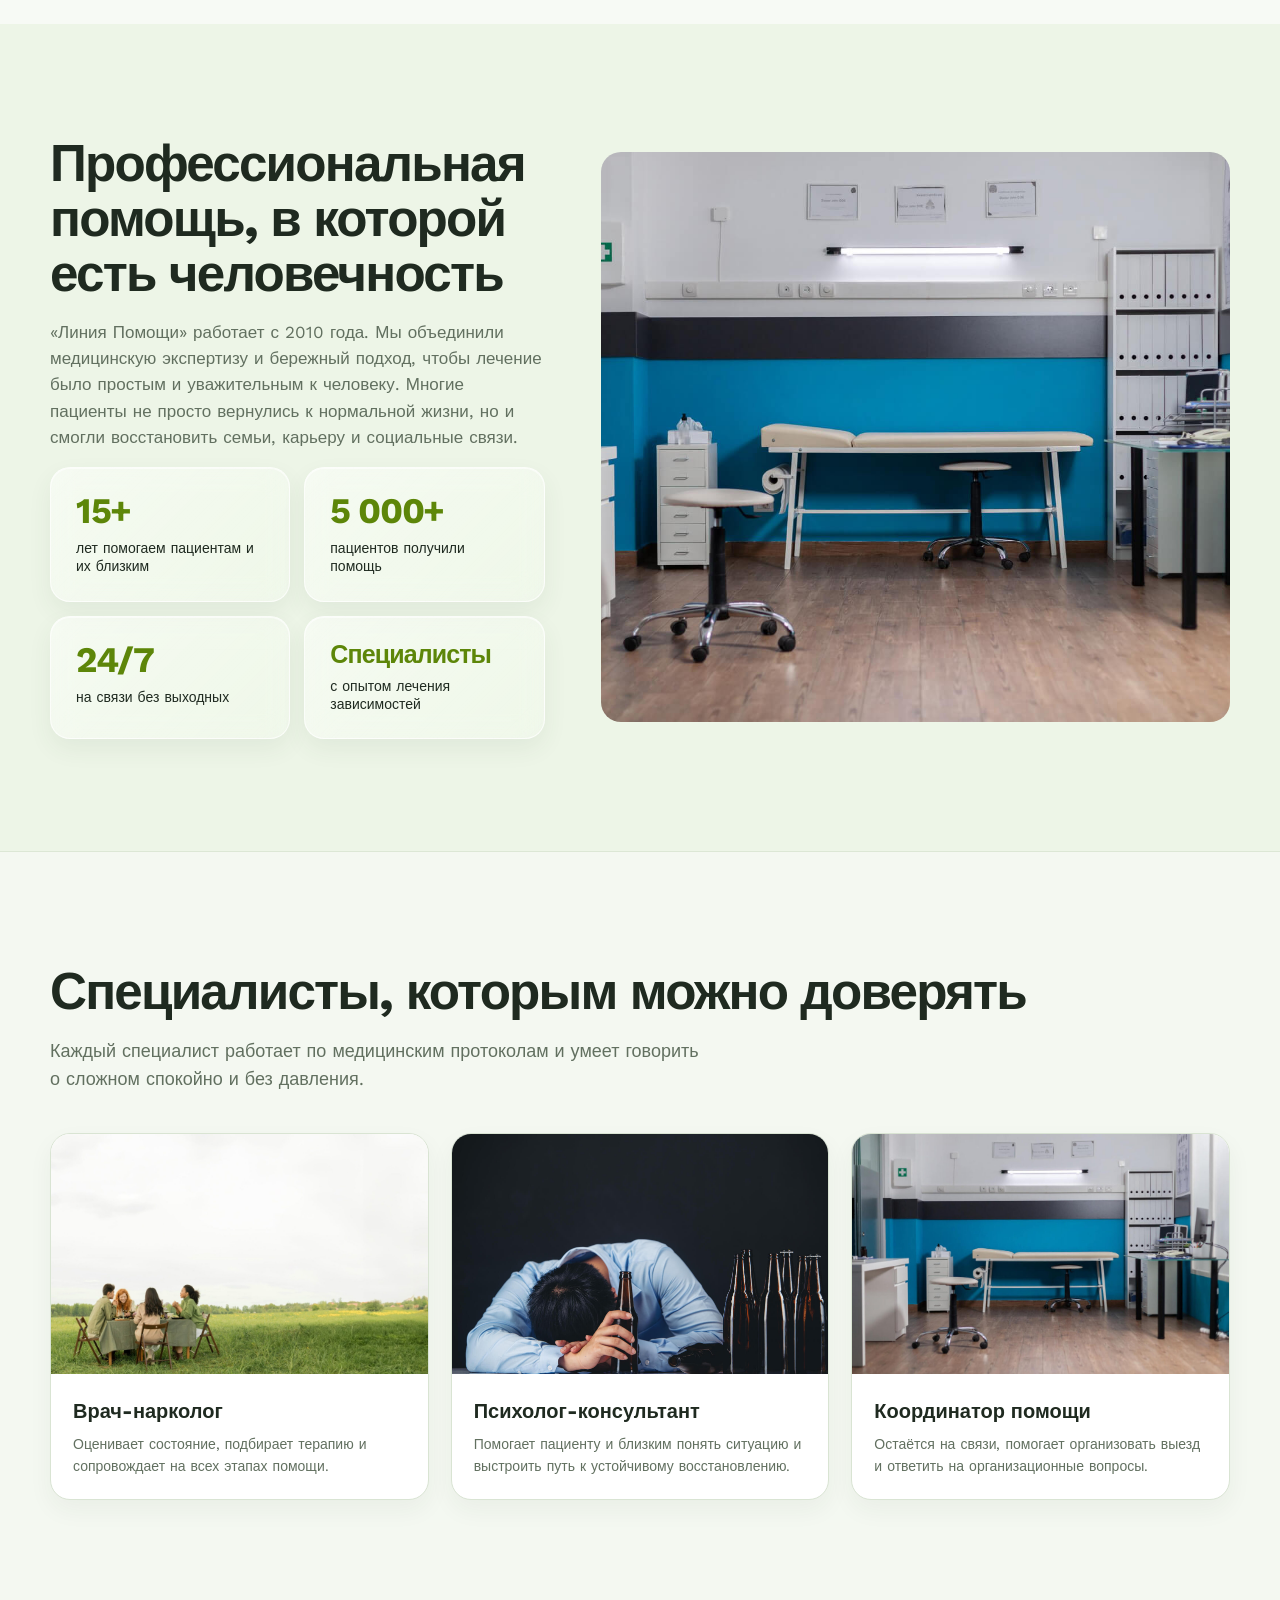
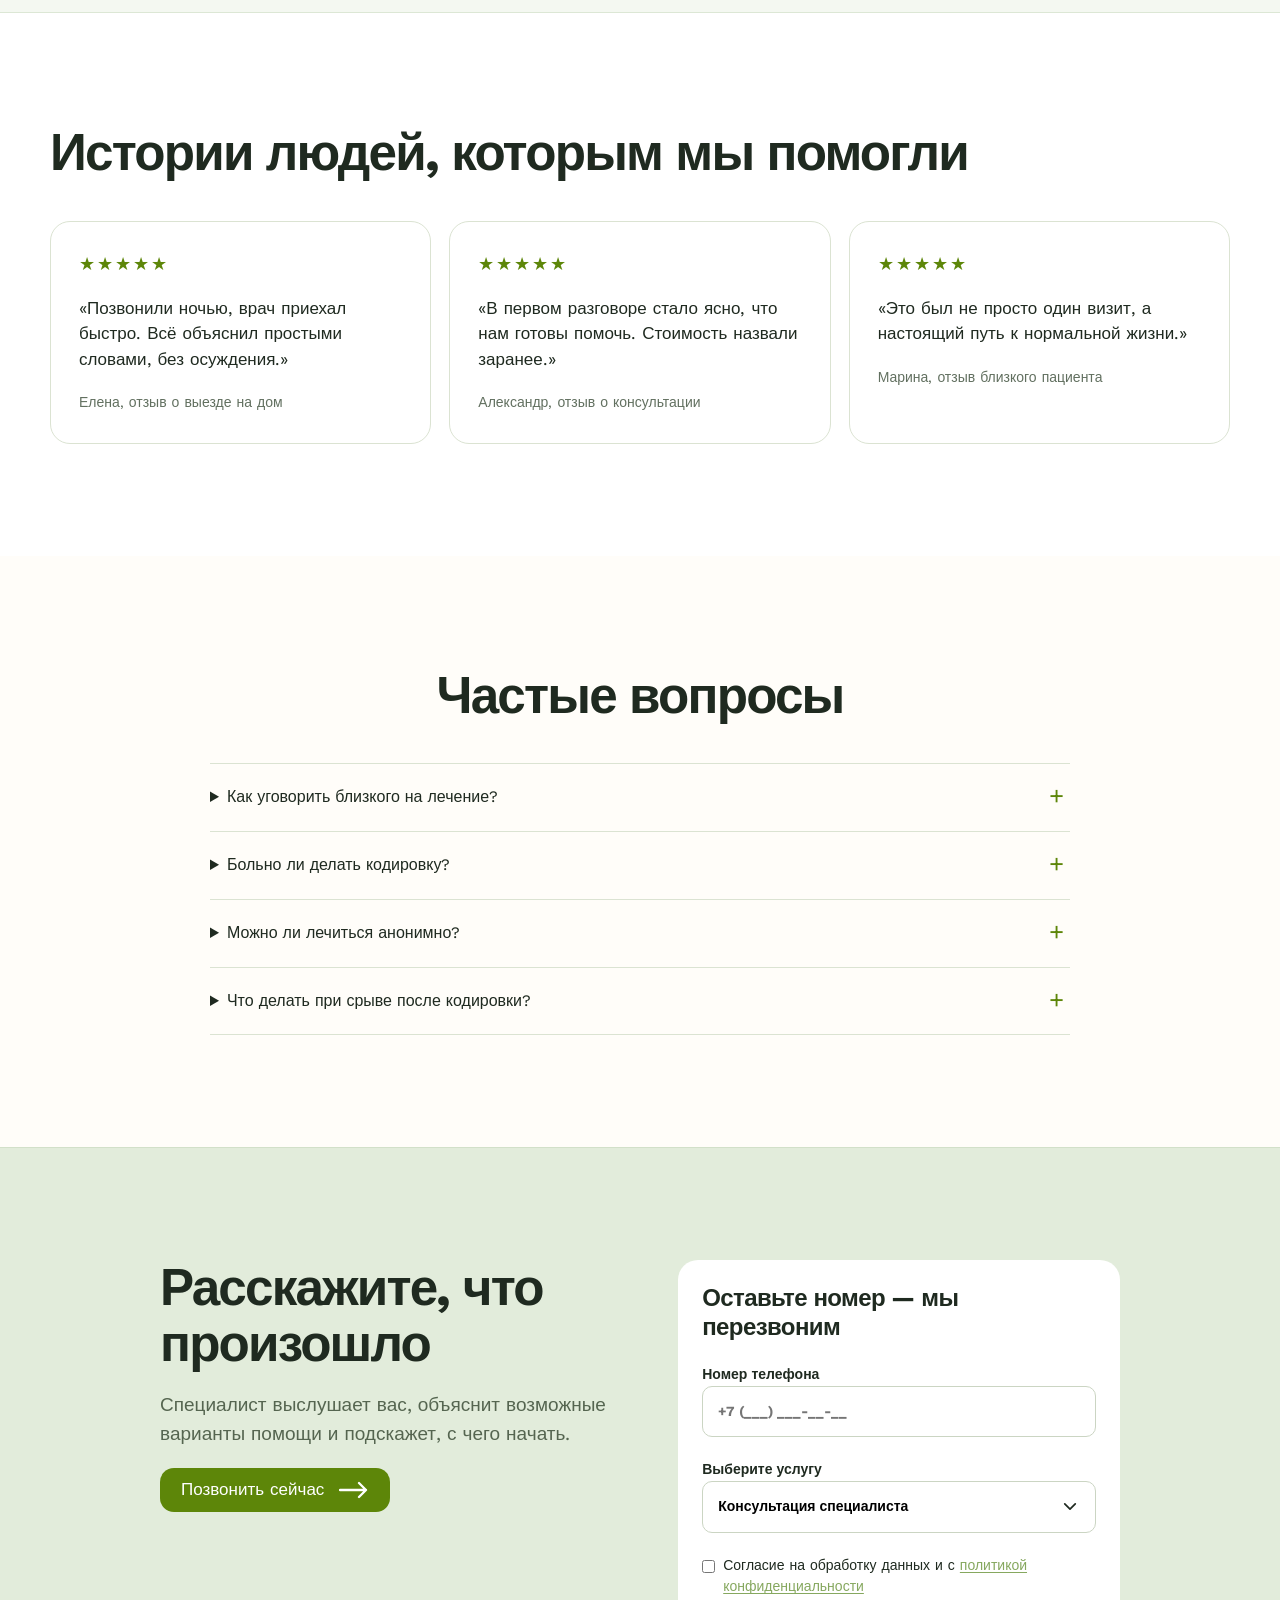
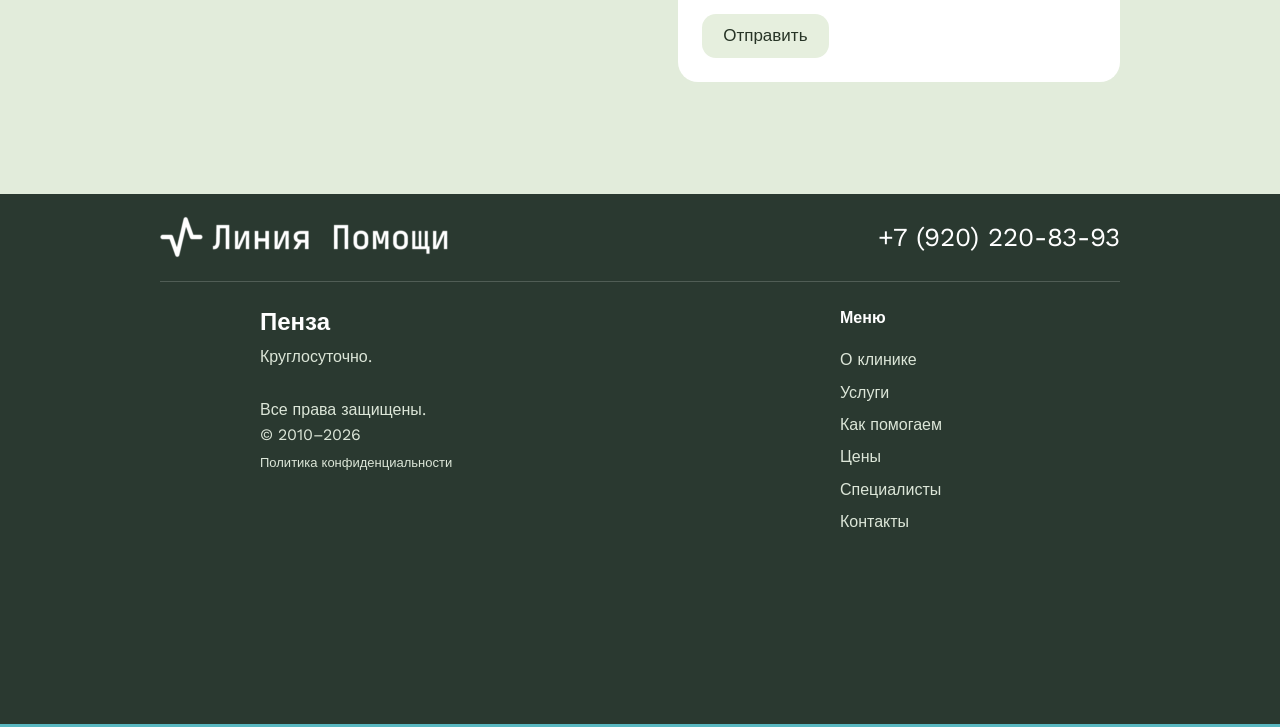
==== commit d73021fe: "Simplify team section and footer" ====
--- a/index.html
+++ b/index.html
@@ -67,7 +67,7 @@
       <article class="lh-price-row lh-price-row--rehab"><div class="lh-price-main"><strong>Реабилитация (Стандарт / VIP)</strong><span></span><b>от 30 000 руб.</b></div><div class="lh-rehab-plans"><article class="lh-rehab-plan"><h3><span>Стандарт</span><b>30 000 руб.</b></h3><ul><li><strong>Питание:</strong> 4 раза в день</li><li><strong>Проживание:</strong> палата на 2–3 человека</li><li><strong>Поддержка:</strong> общая и индивидуальная работа</li></ul><p>Баня/спорт-зал, мотивация на лечение и программа социальной адаптации.</p></article><article class="lh-rehab-plan"><h3><span>VIP</span><b>50 000 руб.</b></h3><ul><li><strong>Питание:</strong> 5 раз в день</li><li><strong>Проживание:</strong> палата на 1–2 человека</li><li><strong>Поддержка:</strong> индивидуальная работа</li></ul><p>Спорт-зал, баня, бассейн, мотивация на лечение и социальная адаптация.</p></article></div></article>
     </div><p class="lh-price-note">Точную стоимость врач объясняет до начала помощи. Цена согласовывается заранее.</p><aside class="lh-price-cta"><a href="#contact">Узнать цену для своего случая</a><p>Консультация врача бесплатна в России</p></aside></div></section>
     <section class="lh-section lh-about-section"><div class="lh-shell lh-about"><div class="lh-about__copy"><h2 class="lh-title">Профессиональная помощь, в которой есть человечность</h2><p>«Линия Помощи» работает с 2010 года. Мы объединили медицинскую экспертизу и бережный подход, чтобы лечение было простым и уважительным к человеку. Многие пациенты не просто вернулись к нормальной жизни, но и смогли восстановить семьи, карьеру и социальные связи.</p><div class="lh-stats"><div class="lh-stat"><b>15+</b><span>лет помогаем пациентам и их близким</span></div><div class="lh-stat"><b>5 000+</b><span>пациентов получили помощь</span></div><div class="lh-stat"><b>24/7</b><span>на связи без выходных</span></div><div class="lh-stat"><b>Специалисты</b><span>с опытом лечения зависимостей</span></div></div></div><div class="lh-about__photo"><img src="assets/migrated/b2cc1e26f501-clinic-1-1.jpg" alt="Клиника Линия Помощи" loading="lazy"></div></div></section>
-    <section id="team" class="lh-section lh-team"><div class="lh-shell"><h2 class="lh-title">Специалисты, которым можно доверять</h2><p class="lh-lead">Каждый специалист работает по медицинским протоколам и умеет говорить о сложном спокойно и без давления.</p><div class="lh-team-grid"><article class="lh-doctor"><img src="assets/migrated/8427bbd657ac-Contact-Hero-BG-1-2048x1377.jpg" alt="Специалист клиники" loading="lazy"><div class="lh-doctor__body"><h3>Врач-нарколог</h3><p>Оценивает состояние, подбирает терапию и сопровождает на всех этапах помощи.</p></div></article><article class="lh-doctor"><img src="assets/migrated/712f04454519-_D0_B2_D1_8B_D0_B2_D0_BE_D0_B4-_D0_B8_D0_B7-_D0_B7_D0_B0_D0_BF_D0_BE_D1_8F.jpg" alt="Психолог клиники" loading="lazy"><div class="lh-doctor__body"><h3>Психолог-консультант</h3><p>Помогает пациенту и близким понять ситуацию и выстроить путь к устойчивому восстановлению.</p></div></article><article class="lh-doctor"><img src="assets/migrated/bba7c3e92178-clinic-1-1-1024x683.jpg" alt="Клиника Линия Помощи" loading="lazy"><div class="lh-doctor__body"><h3>Координатор помощи</h3><p>Остаётся на связи, помогает организовать выезд и ответить на организационные вопросы.</p></div></article></div><div class="lh-license"><i class="lh-icon fa-solid fa-award"></i><p><strong>Лицензированная медицинская помощь.</strong><br>Документы и сведения о специалистах можно уточнить во время консультации.</p></div></div></section>
+    <section id="team" class="lh-section lh-team"><div class="lh-shell"><h2 class="lh-title">Специалисты, которым можно доверять</h2><p class="lh-lead">Каждый специалист работает по медицинским протоколам и умеет говорить о сложном спокойно и без давления.</p><div class="lh-team-grid"><article class="lh-doctor"><img src="assets/migrated/8427bbd657ac-Contact-Hero-BG-1-2048x1377.jpg" alt="Специалист клиники" loading="lazy"><div class="lh-doctor__body"><h3>Врач-нарколог</h3><p>Оценивает состояние, подбирает терапию и сопровождает на всех этапах помощи.</p></div></article><article class="lh-doctor"><img src="assets/migrated/712f04454519-_D0_B2_D1_8B_D0_B2_D0_BE_D0_B4-_D0_B8_D0_B7-_D0_B7_D0_B0_D0_BF_D0_BE_D1_8F.jpg" alt="Психолог клиники" loading="lazy"><div class="lh-doctor__body"><h3>Психолог-консультант</h3><p>Помогает пациенту и близким понять ситуацию и выстроить путь к устойчивому восстановлению.</p></div></article><article class="lh-doctor"><img src="assets/migrated/bba7c3e92178-clinic-1-1-1024x683.jpg" alt="Клиника Линия Помощи" loading="lazy"><div class="lh-doctor__body"><h3>Координатор помощи</h3><p>Остаётся на связи, помогает организовать выезд и ответить на организационные вопросы.</p></div></article></div></div></section>
     <section class="lh-section lh-reviews"><div class="lh-shell"><h2 class="lh-title">Истории людей, которым мы помогли</h2><div class="lh-reviews-grid"><article class="lh-review"><div class="lh-review__stars">★★★★★</div><blockquote>«Позвонили ночью, врач приехал быстро. Всё объяснил простыми словами, без осуждения.»</blockquote><cite>Елена, отзыв о выезде на дом</cite></article><article class="lh-review"><div class="lh-review__stars">★★★★★</div><blockquote>«В первом разговоре стало ясно, что нам готовы помочь. Стоимость назвали заранее.»</blockquote><cite>Александр, отзыв о консультации</cite></article><article class="lh-review"><div class="lh-review__stars">★★★★★</div><blockquote>«Это был не просто один визит, а настоящий путь к нормальной жизни.»</blockquote><cite>Марина, отзыв близкого пациента</cite></article></div></div></section>
     <section class="lh-section"><div class="lh-shell lh-faq"><h2 class="lh-title">Частые вопросы</h2><div class="lh-faq-list"><details class="lh-faq-item"><summary>Как уговорить близкого на лечение?</summary><p>Рекомендуем начать с мотивационной беседы или вызвать врача для интервенции.</p></details><details class="lh-faq-item"><summary>Больно ли делать кодировку?</summary><p>Нет, используются современные безболезненные методы.</p></details><details class="lh-faq-item"><summary>Можно ли лечиться анонимно?</summary><p>Да, мы не передаём данные в государственные учреждения.</p></details><details class="lh-faq-item"><summary>Что делать при срыве после кодировки?</summary><p>Немедленно связаться с нами для коррекции лечения.</p></details></div></div></section>
     <section id="contact" class="lh-section lh-final"><div class="lh-shell lh-final__grid"><div><h2 class="lh-title">Расскажите, что произошло</h2><p>Специалист выслушает вас, объяснит возможные варианты помощи и подскажет, с чего начать.</p><a class="lh-button lh-button--light" href="tel:+79202208393">Позвонить сейчас <span class="lh-arrow" aria-hidden="true"></span></a></div><form class="lh-form" action="#"><h3 class="lh-form__title">Оставьте номер — мы перезвоним</h3><label>Номер телефона<input type="tel" placeholder="+7 (___) ___-__-__" required></label><label>Выберите услугу<select><option>Консультация специалиста</option><option>Алкогольная зависимость</option><option>Наркотическая зависимость</option></select></label><label class="lh-consent"><input type="checkbox" required><span>Согласие на обработку данных и с <a href="privacy-policy/index.html">политикой конфиденциальности</a></span></label><p class="lh-consent__error" role="alert" hidden>Пожалуйста, подтвердите согласие с политикой конфиденциальности.</p><button class="lh-button" type="submit">Отправить</button></form></div></section>
--- a/assets/css/style.css
+++ b/assets/css/style.css
@@ -740,6 +740,11 @@
   .lh-process .lh-step p{font-size:10px}
 }
 
+/* A plain dark-green breathing area closes the phone footer. */
+@media(max-width:760px){
+  .lh-footer{padding-bottom:150px}
+}
+
 /* The price CTA reads as one action, followed by its calm reassurance. */
 @media(max-width:760px){
   .lh-price-cta{gap:10px}
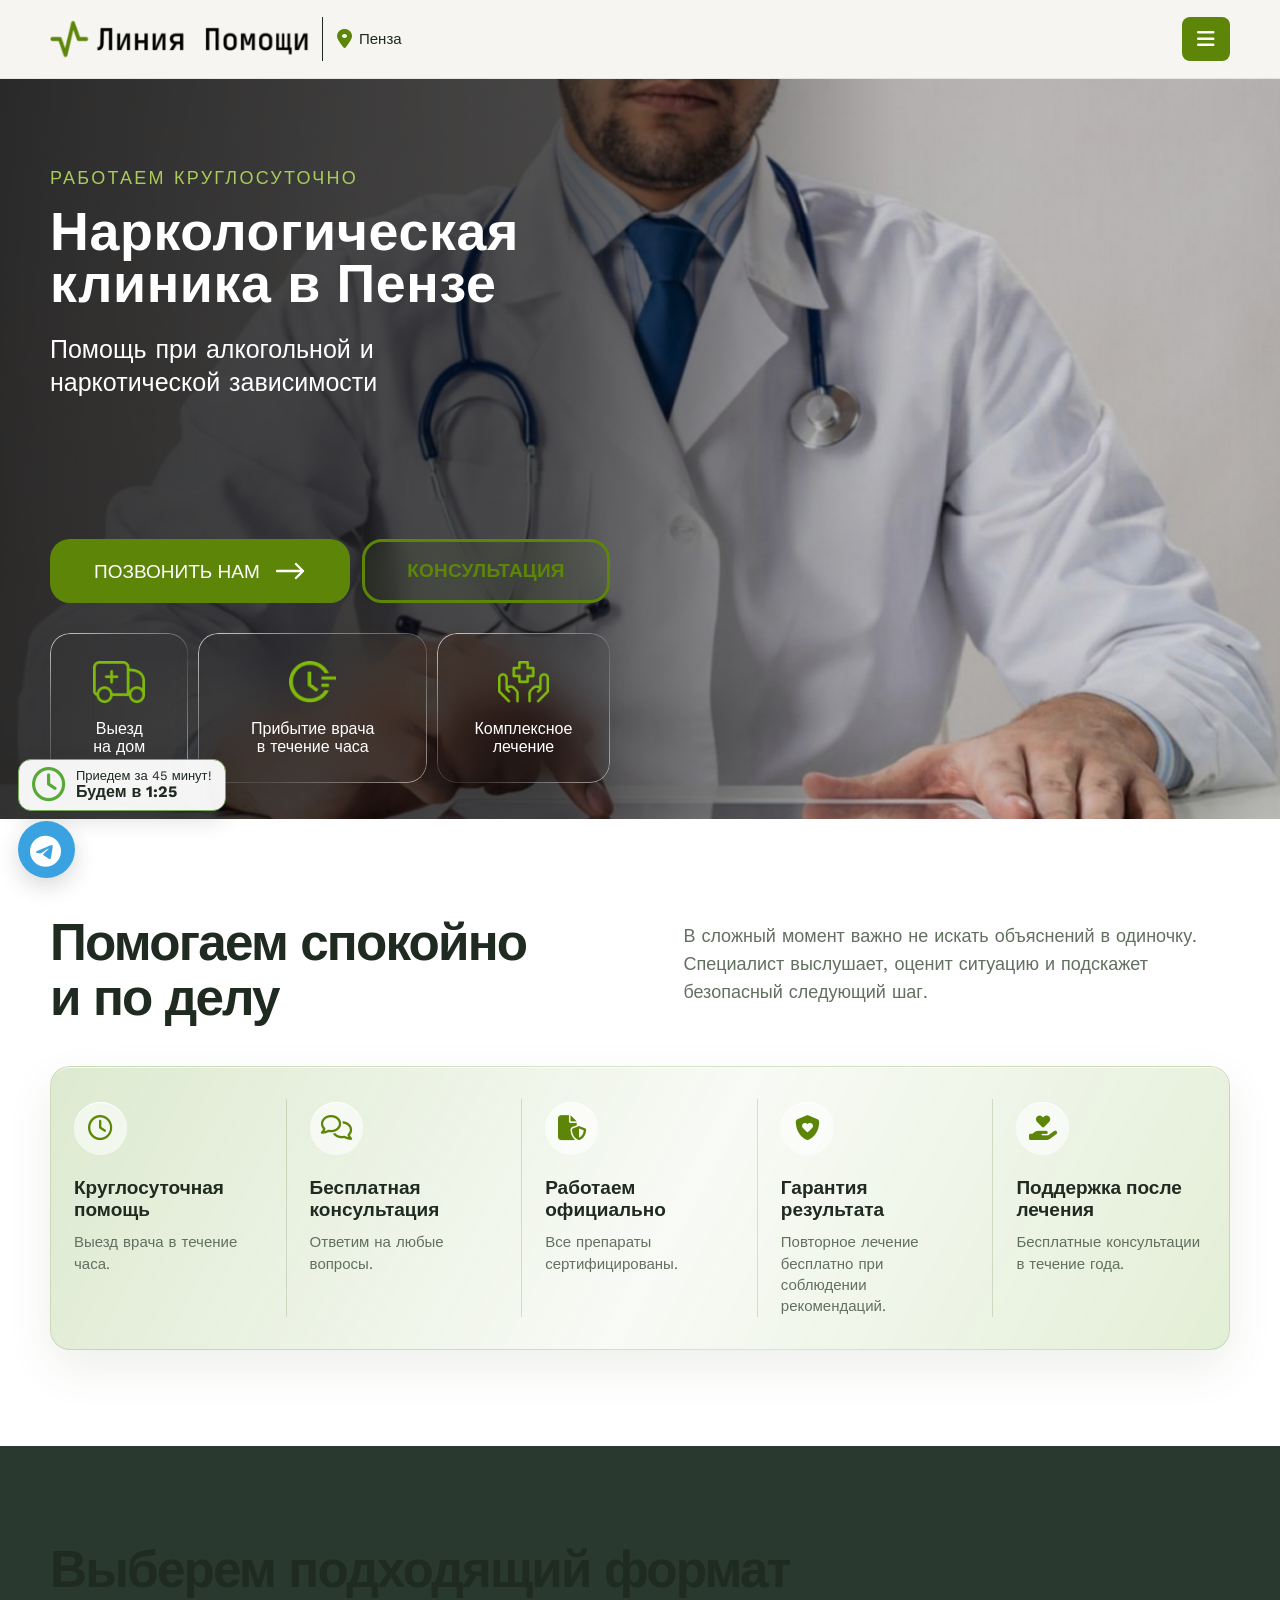
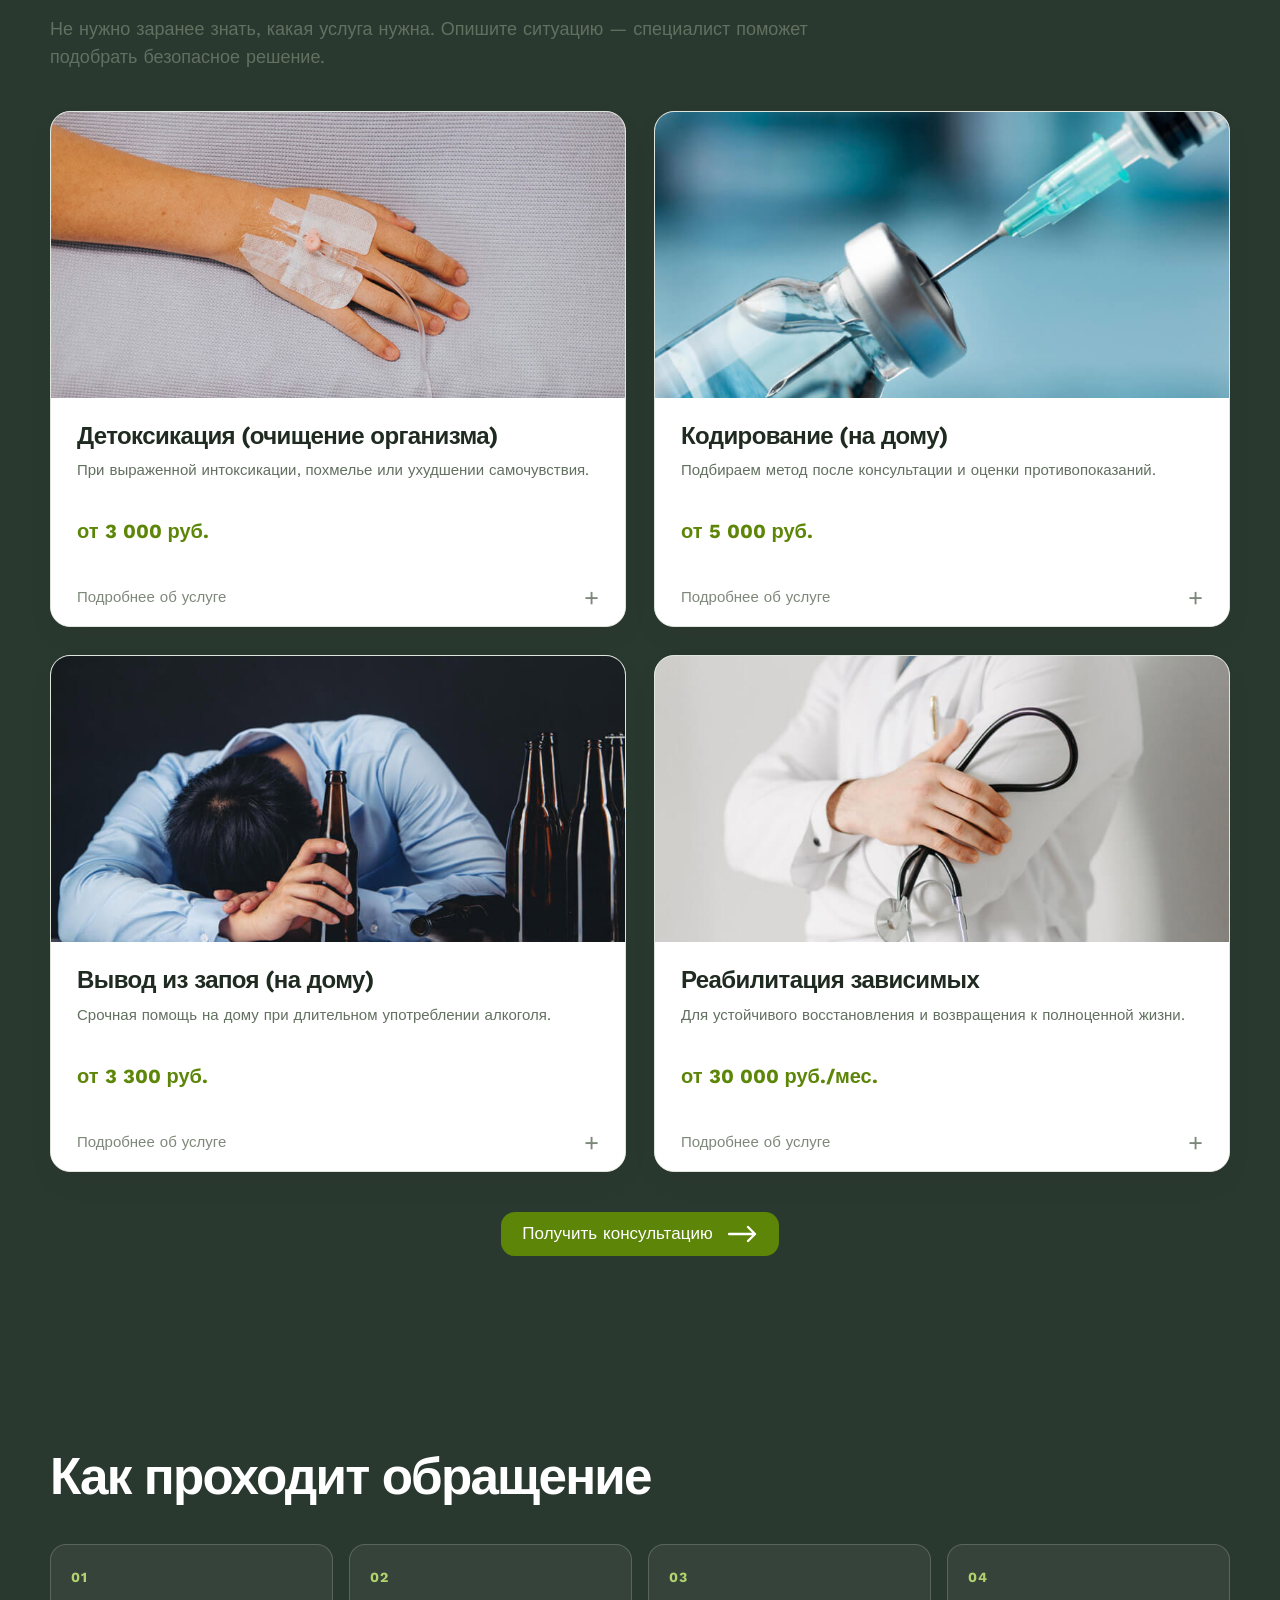
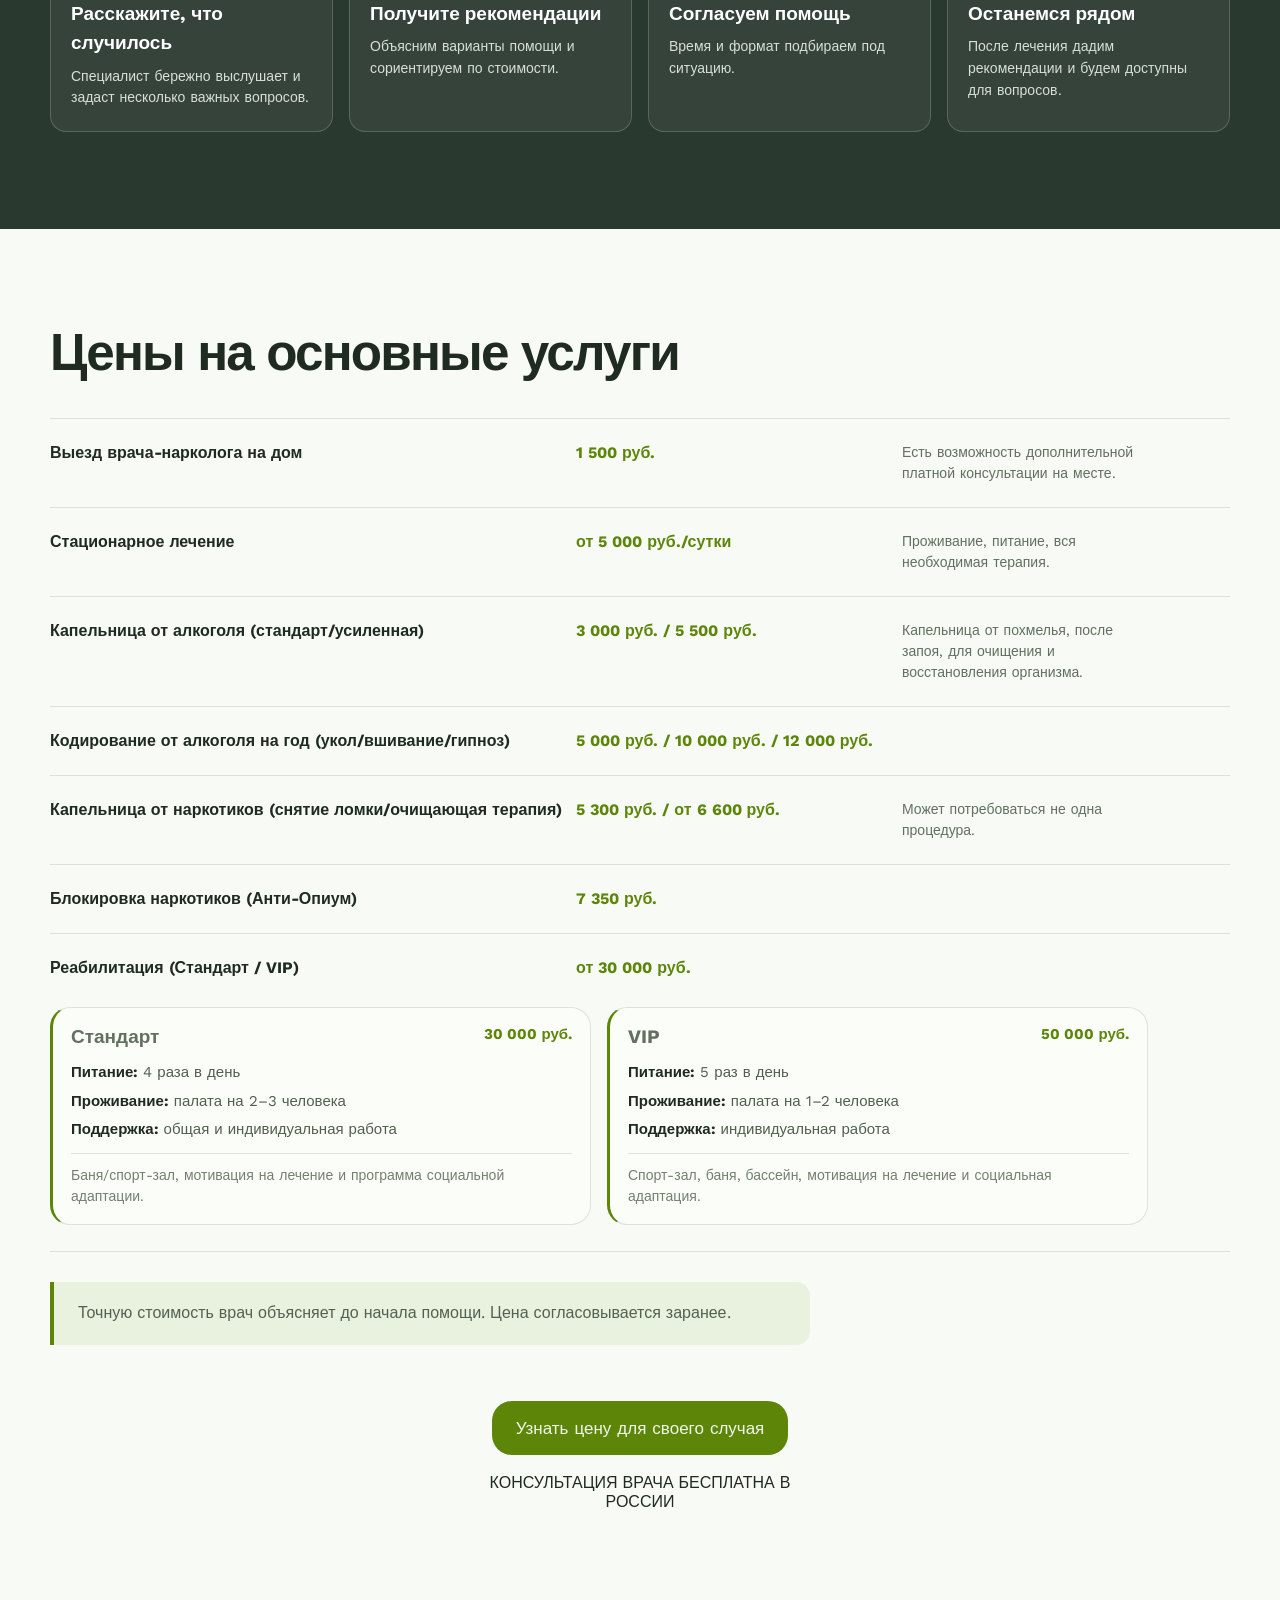
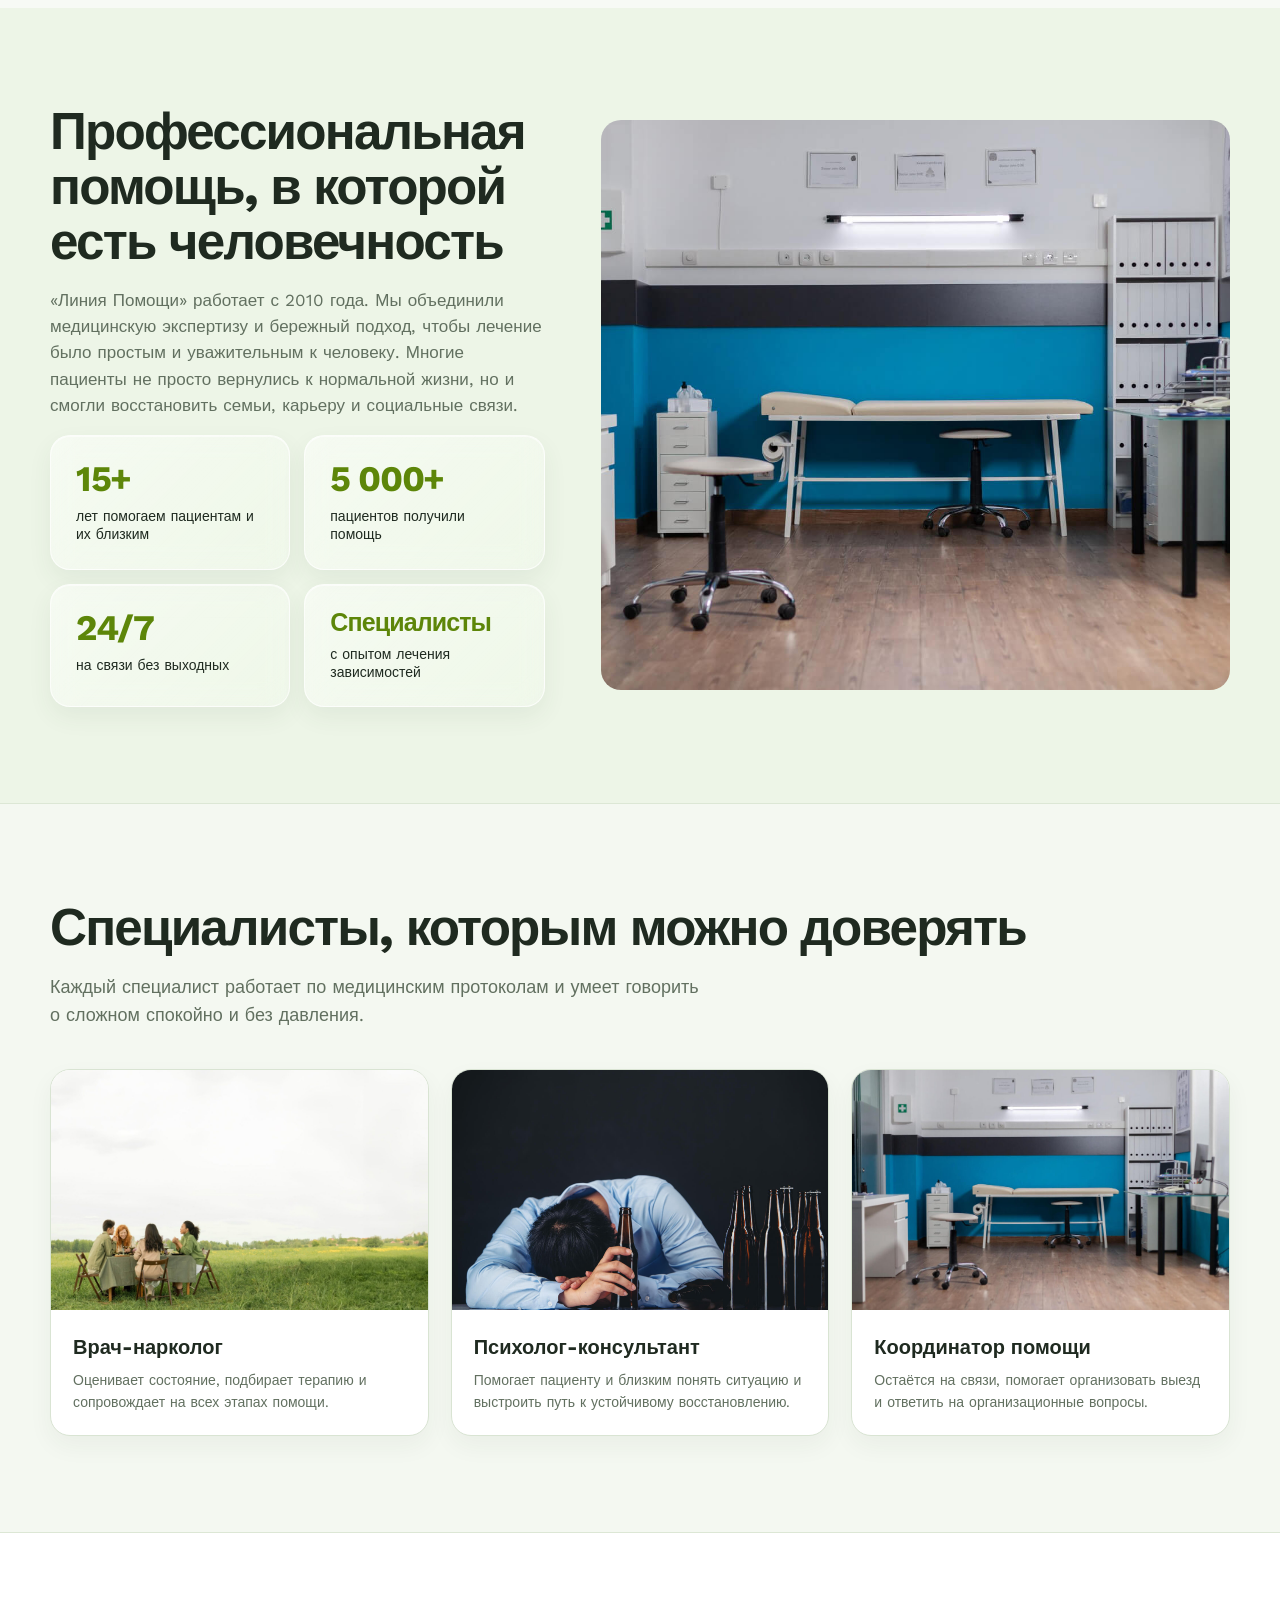
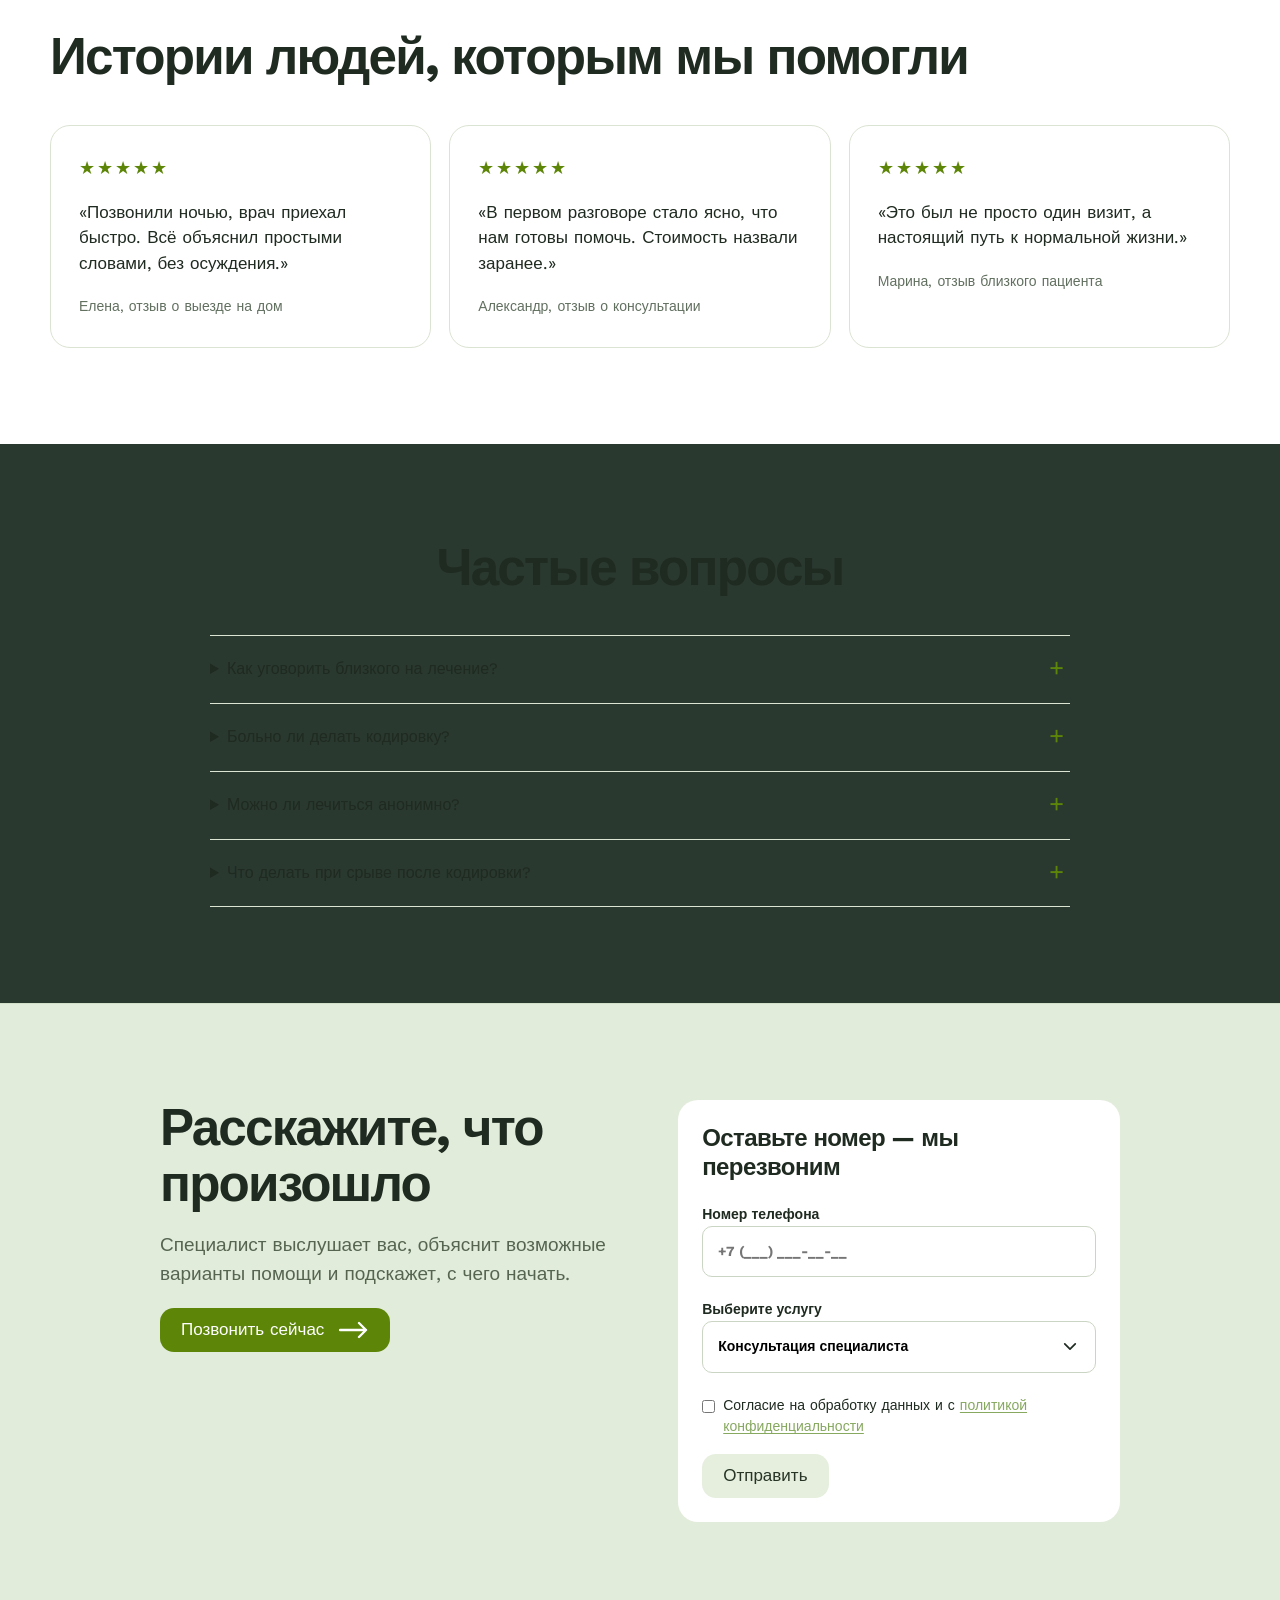
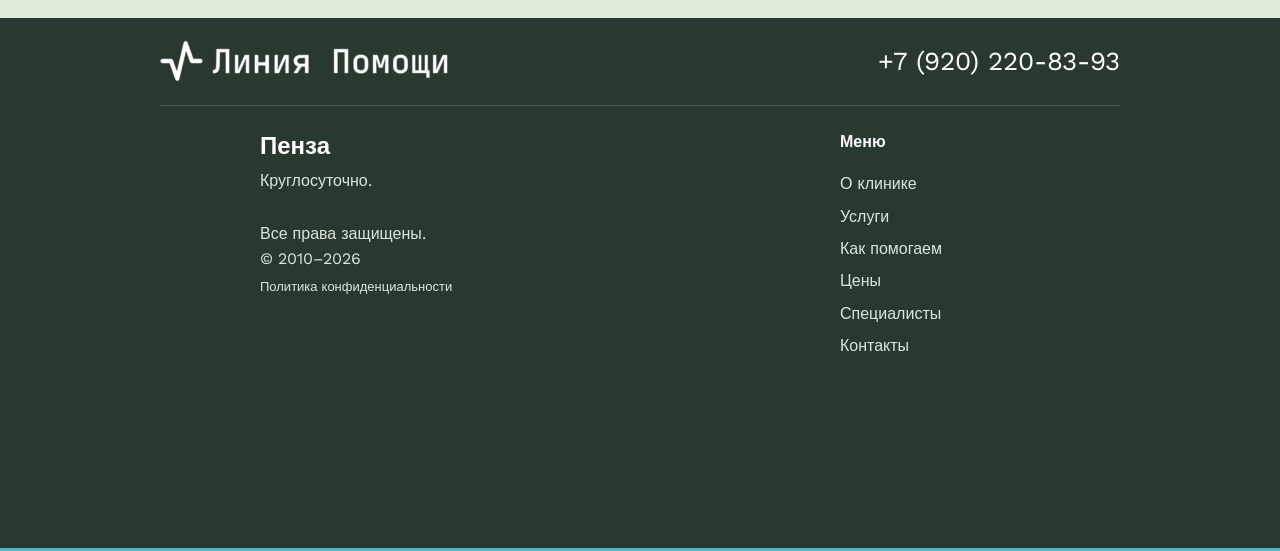
==== commit 1d2a6205: "Accent mobile menu phone link" ====
--- a/index.html
+++ b/index.html
@@ -25,7 +25,7 @@
         <a class="lh-phone" href="tel:+79202208393"><i class="fa-solid fa-phone"></i> +7 (920) 220-83-93</a>
         <button class="lh-menu-button" type="button" aria-controls="lh-mobile-nav" aria-expanded="false"><i class="fa-solid fa-bars"></i><span class="screen-reader-text">Открыть меню</span></button>
       </div>
-      <nav id="lh-mobile-nav" class="lh-mobile-nav" aria-label="Мобильное меню"><a href="#about">О клинике</a><a href="#services">Услуги</a><a href="#process">Как помогаем</a><a href="#price">Цены</a><a href="#team">Специалисты</a><a href="#contact">Контакты</a><a href="tel:+79202208393">+7 (920) 220-83-93</a></nav>
+      <nav id="lh-mobile-nav" class="lh-mobile-nav" aria-label="Мобильное меню"><a href="#about">О клинике</a><a href="#services">Услуги</a><a href="#process">Как помогаем</a><a href="#price">Цены</a><a href="#team">Специалисты</a><a href="#contact">Контакты</a><a class="lh-mobile-phone" href="tel:+79202208393">+7 (920) 220-83-93</a></nav>
     </div>
   </header>
   <main id="top">
--- a/assets/css/style.css
+++ b/assets/css/style.css
@@ -745,6 +745,70 @@
   .lh-footer{padding-bottom:150px}
 }
 
+@media(max-width:760px){
+  .lh-price-cta{gap:4px}
+  .lh-price-cta a{padding:17px 18px;font-size:19px}
+  .lh-price-cta p{font-size:14px}
+}
+
+/* One shared outside rhythm for every content section. */
+:root{--section-space:96px}
+.lh-section{padding-block:var(--section-space)}
+.lh-trust + #services{padding-top:var(--section-space)}
+@media(max-width:760px){:root{--section-space:64px}}
+
+/* Keep the phone hero clear of the fixed contact widgets. */
+@media(max-width:760px){
+  .lh-hero,.lh-hero__inner{min-height:860px}
+  .lh-hero__inner{padding-top:70px;padding-bottom:110px}
+  .lh-hero__content{transform:translateY(-70px)}
+  .lh-hero__actions{margin-top:50px}
+  .lh-benefits{margin-top:16px}
+  .lh-benefit{min-height:106px}
+}
+@media(max-width:360px){
+  .lh-hero,.lh-hero__inner{min-height:800px}
+  .lh-hero__content{transform:translateY(-48px)}
+  .lh-hero__actions{margin-top:42px}
+  .lh-benefits{margin-top:14px}
+  .lh-benefit{min-height:94px}
+}
+
+/* On phones the process is an editorial 2×2 grid, not a group of cards. */
+@media(max-width:760px){
+  .lh-process-grid{gap:18px 14px}
+  .lh-process .lh-step{position:relative;min-height:0;padding:21px 2px 4px;border:0;border-radius:0;background:none}
+  .lh-process .lh-step::before{content:'';position:absolute;top:0;right:0;left:0;height:1px;background:rgba(255,255,255,.38)}
+  .lh-process .lh-step__number{font-size:12px}
+  .lh-process .lh-step h3{margin:11px 0 7px;font-size:14px;line-height:1.16}
+  .lh-process .lh-step p{font-size:11px;line-height:1.35}
+}
+@media(max-width:360px){
+  .lh-process-grid{gap:16px 10px}
+  .lh-process .lh-step{padding-top:18px}
+  .lh-process .lh-step h3{font-size:13px}
+  .lh-process .lh-step p{font-size:10px}
+}
+
+/* The page keeps the footer colour through the mobile browser safe area. */
+html,body{background:#2a3930}
+@media(max-width:760px){
+  .lh-footer__info{margin-top:52px}
+  .lh-footer{padding-bottom:72px}
+}
+
+/* A quieter, consistent scale for mobile section headings and introductory copy. */
+@media(max-width:760px){
+  .lh-title{font-size:clamp(28px,7.4vw,32px);line-height:1.1}
+  .lh-lead,.lh-about__copy p{font-size:16px;line-height:1.45}
+}
+@media(max-width:360px){
+  .lh-title{font-size:27px}
+  .lh-lead,.lh-about__copy p{font-size:15px}
+}
+
+.lh-mobile-nav .lh-mobile-phone{color:var(--accent);font-weight:700}
+
 /* The price CTA reads as one action, followed by its calm reassurance. */
 @media(max-width:760px){
   .lh-price-cta{gap:10px}
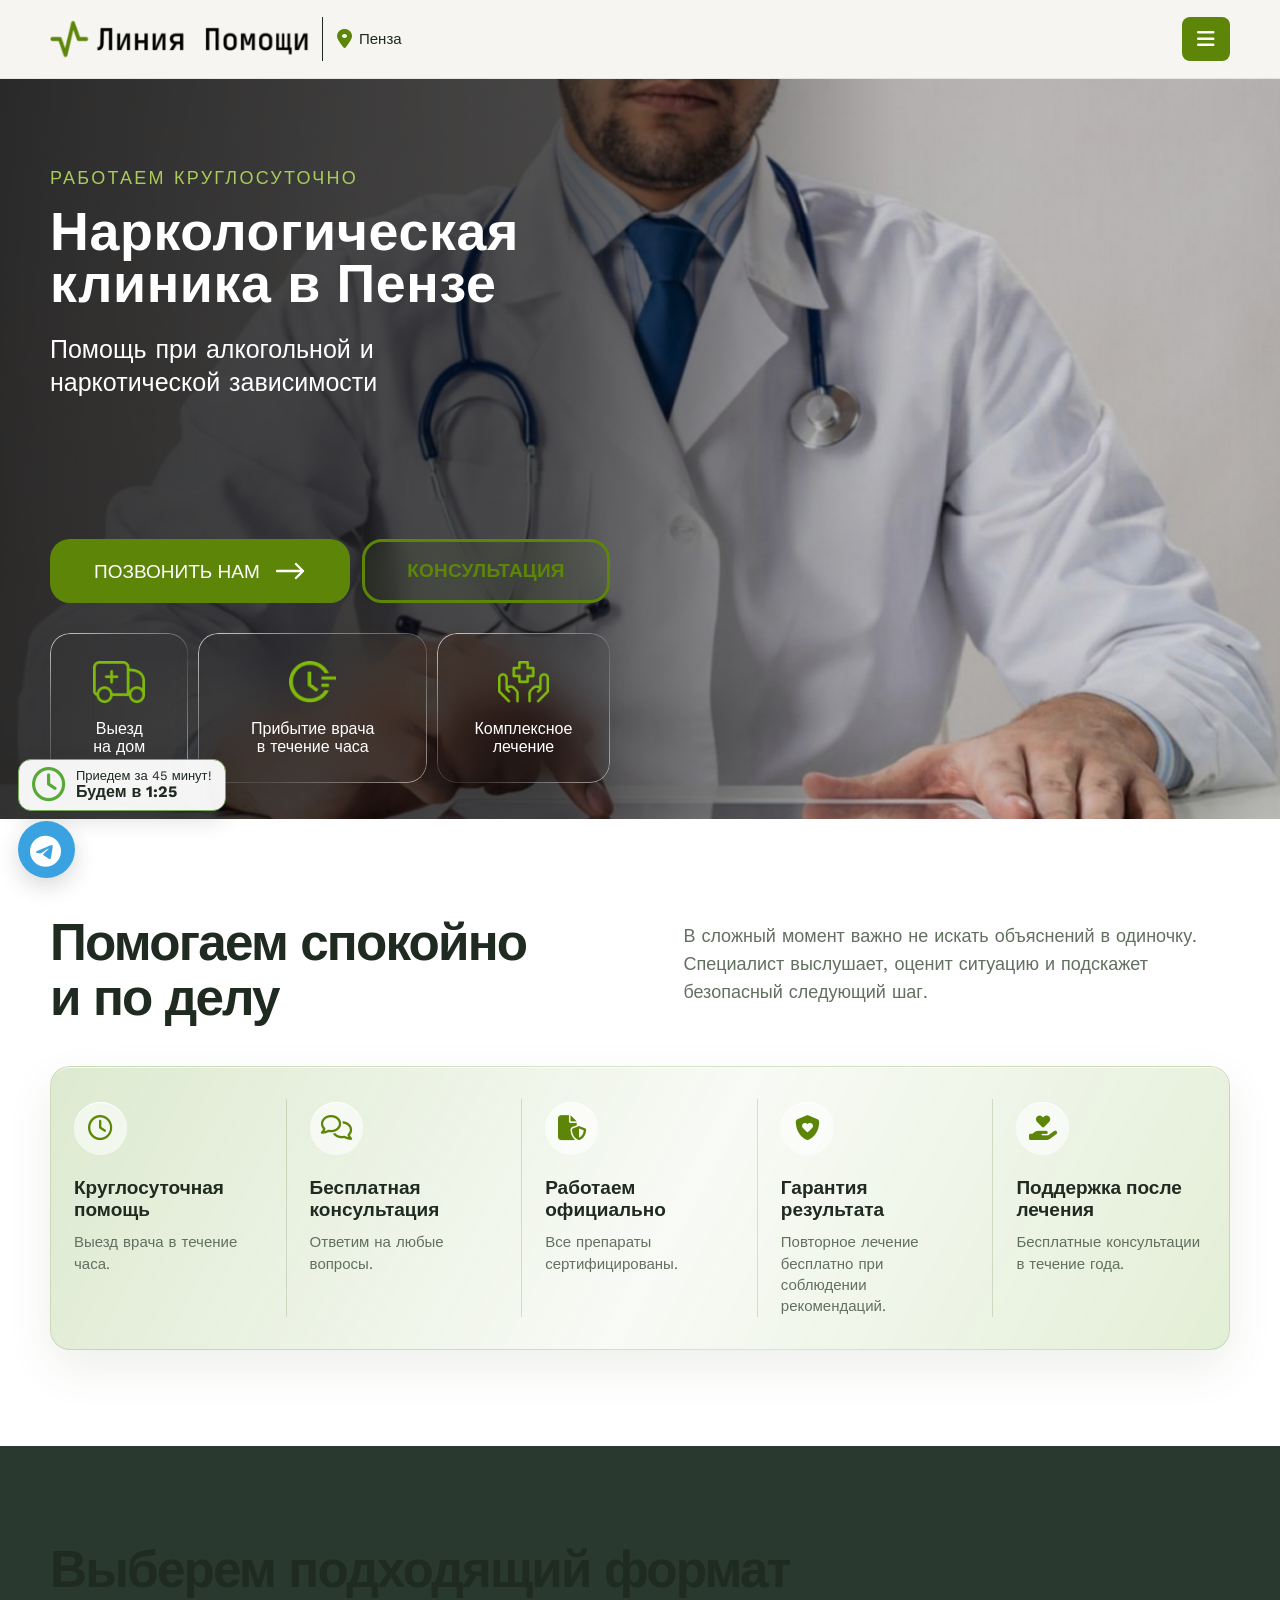
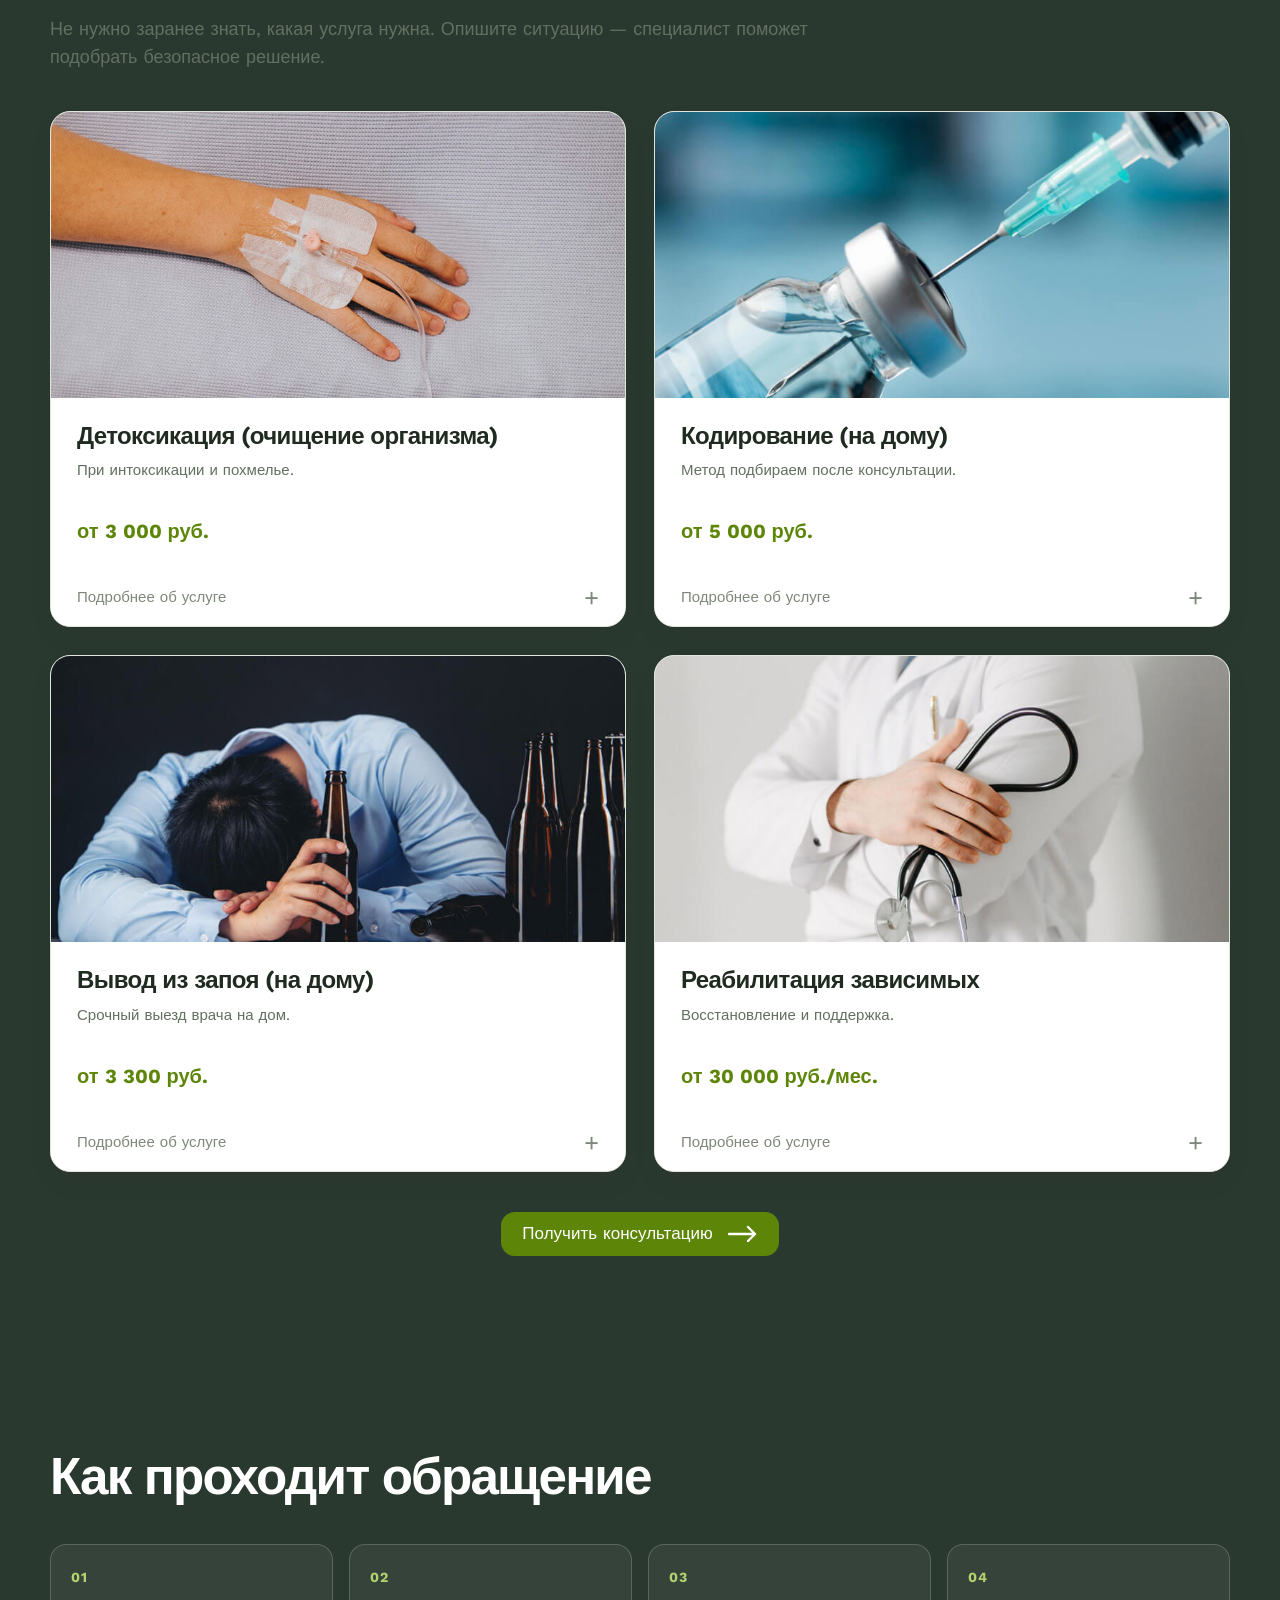
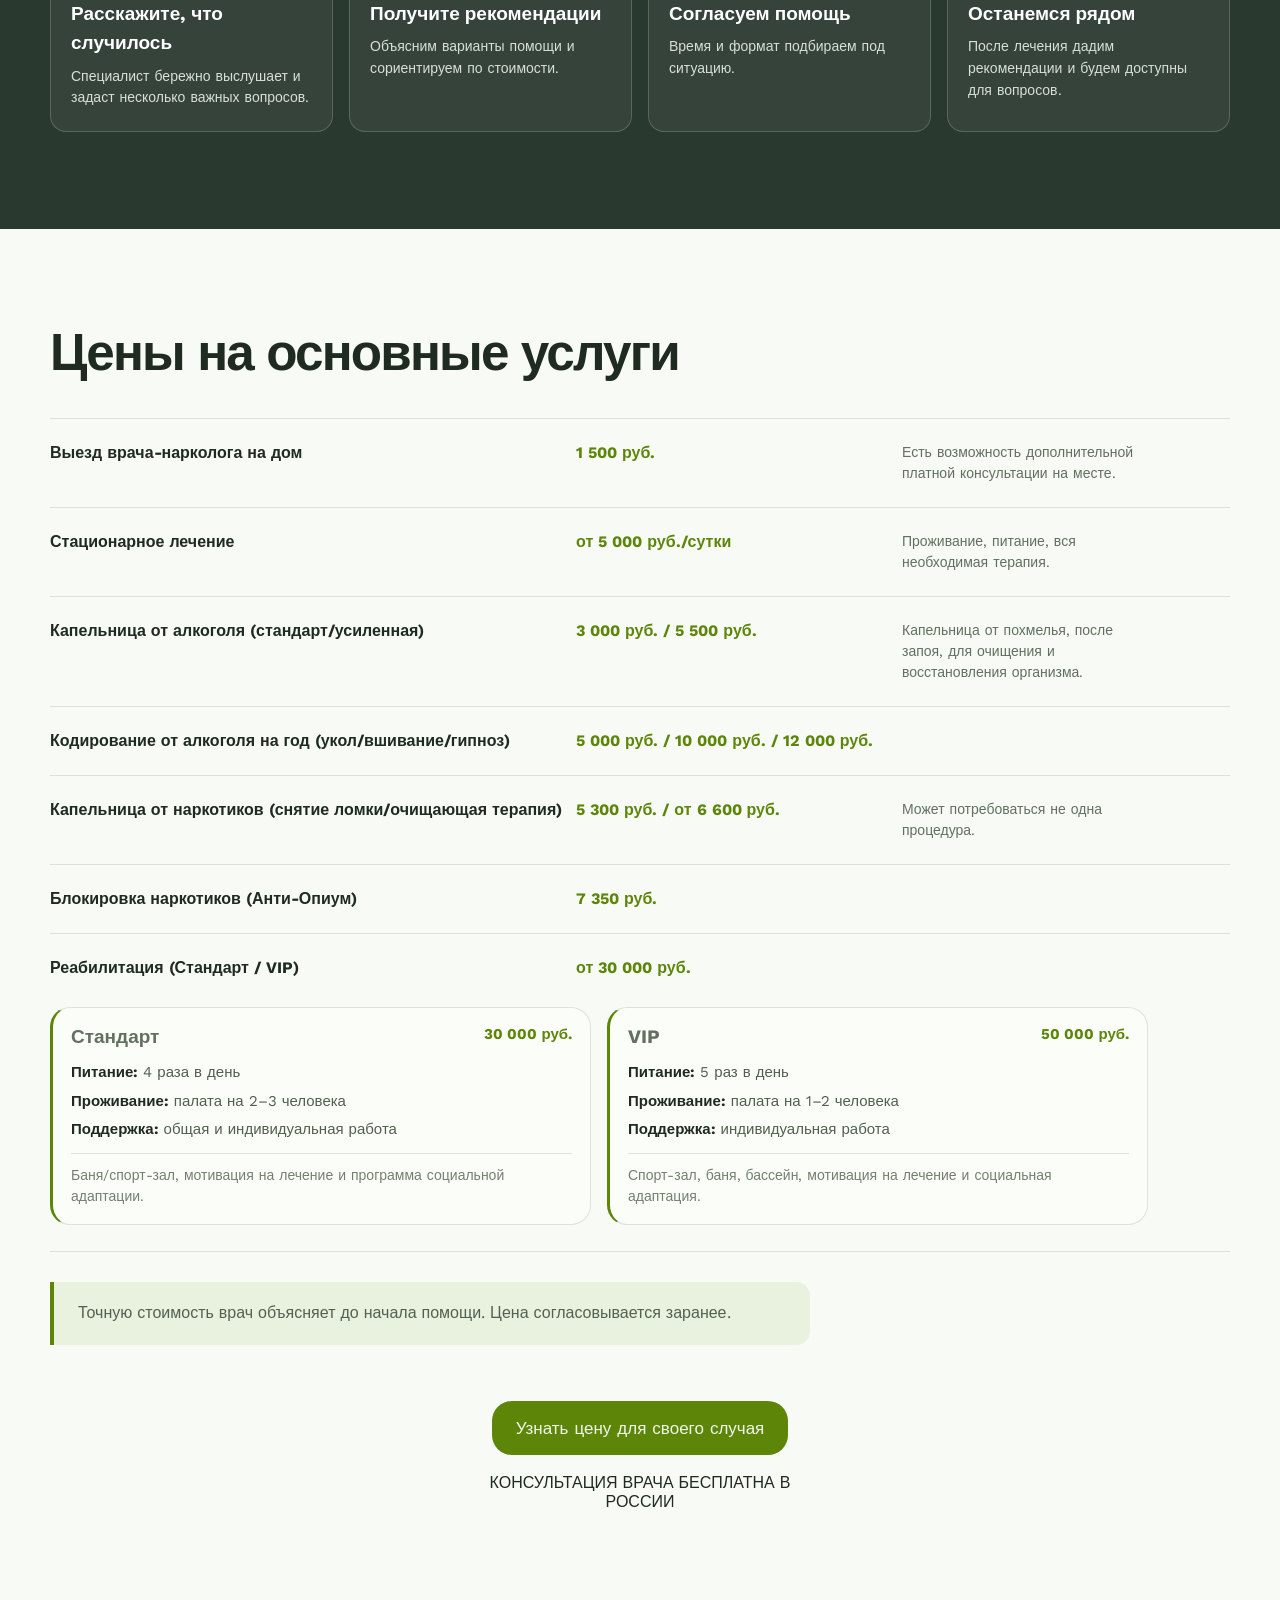
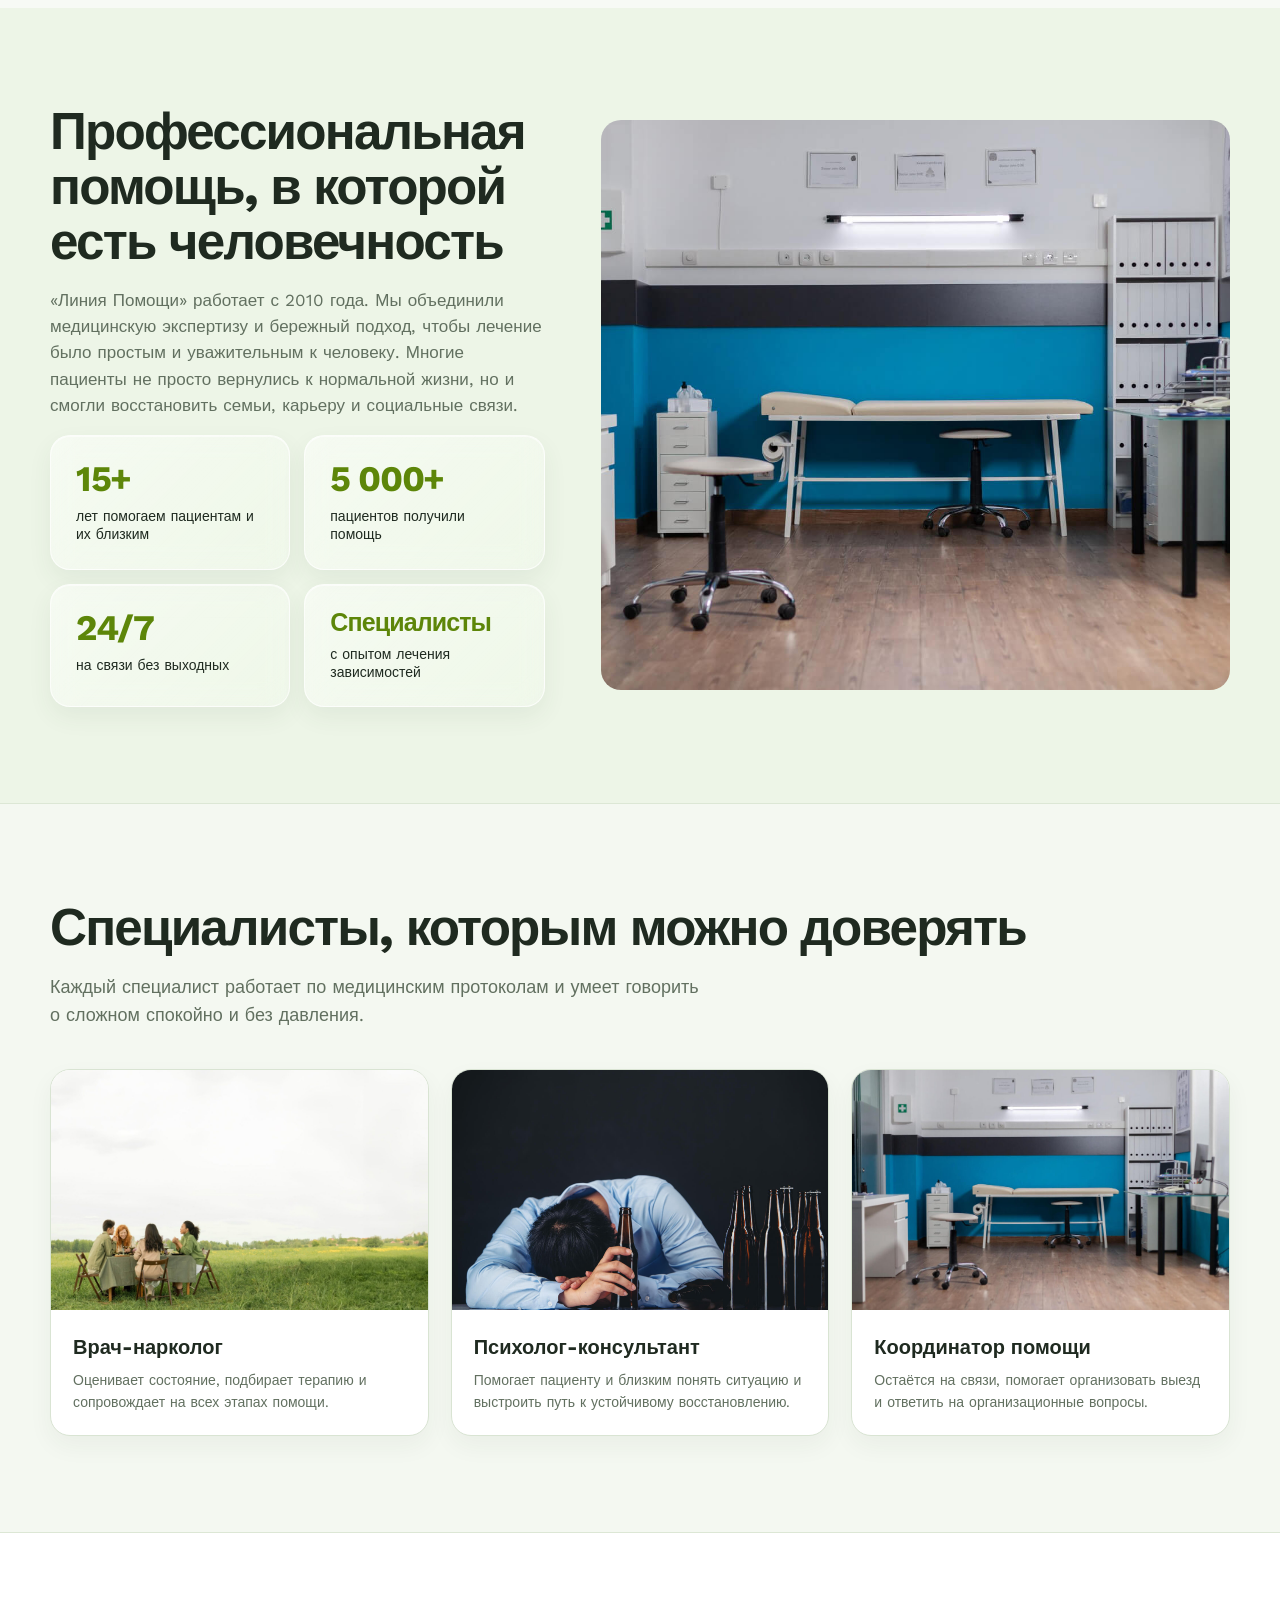
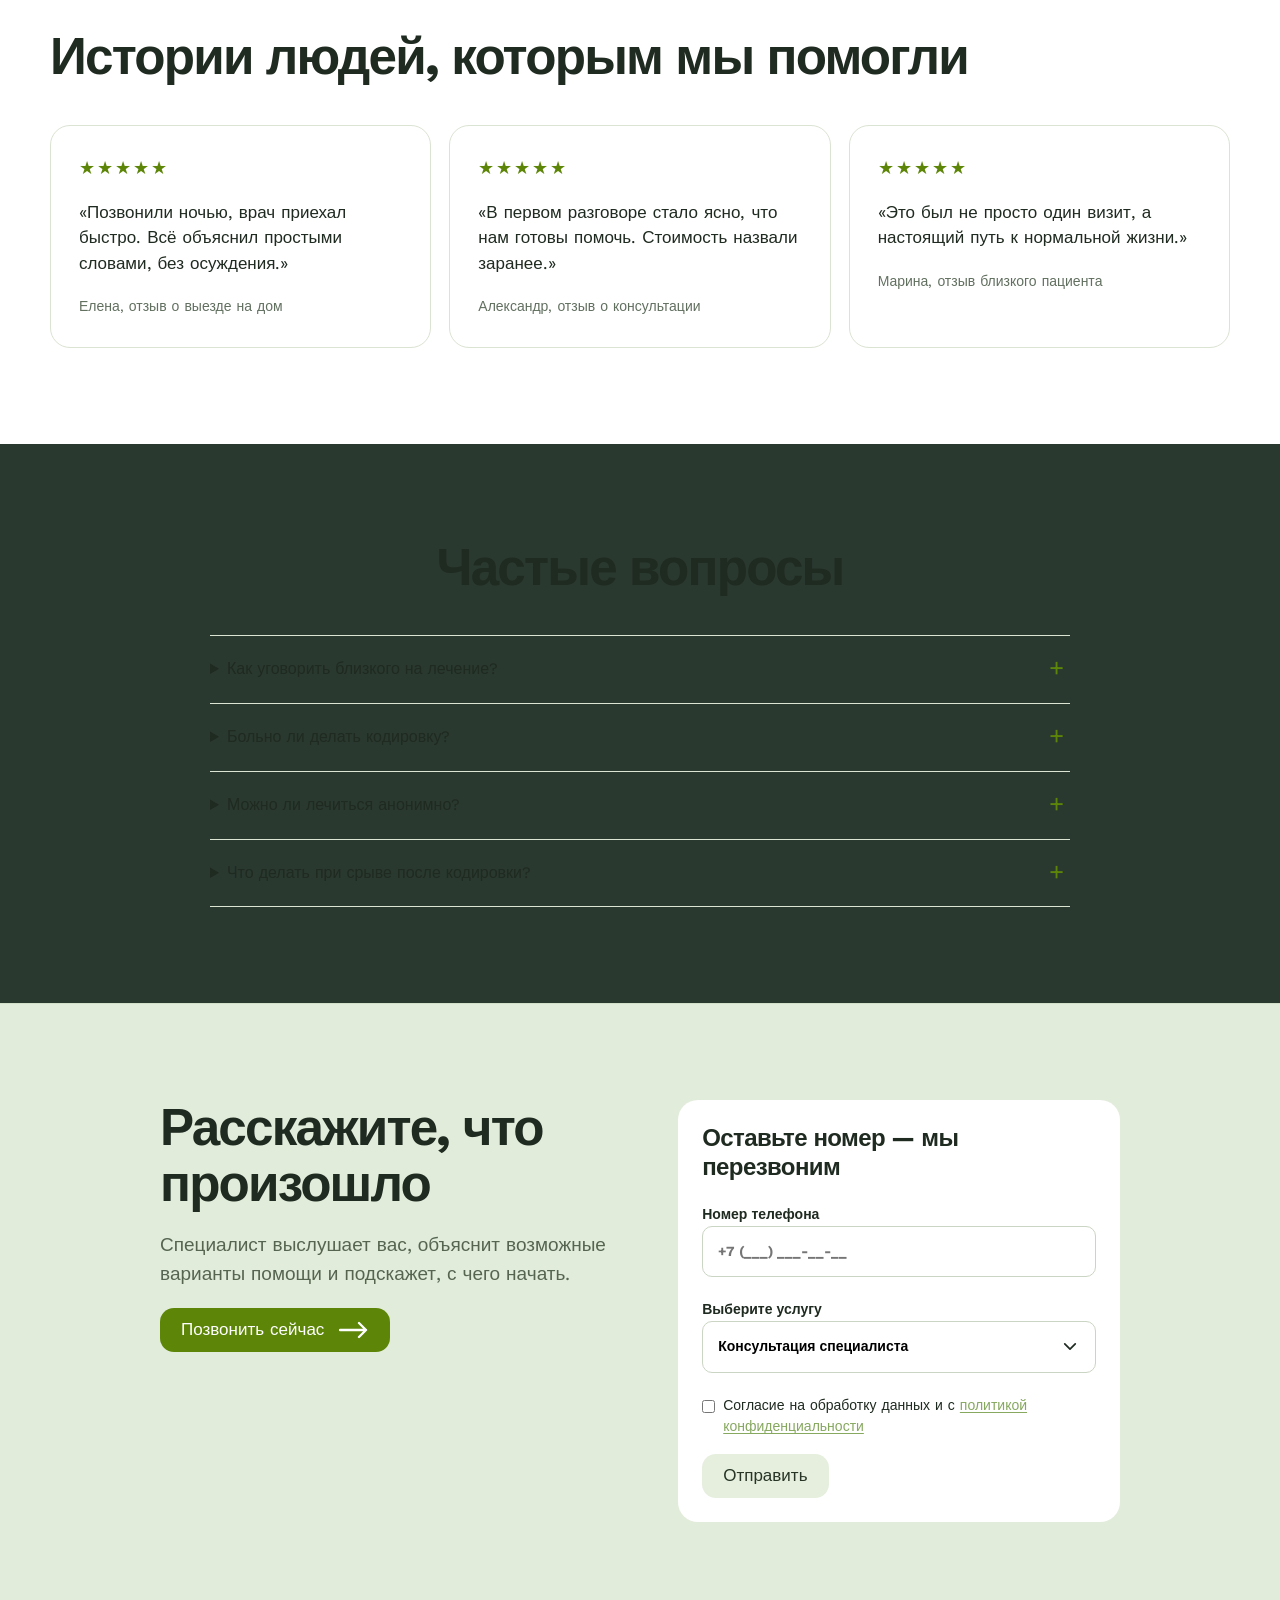
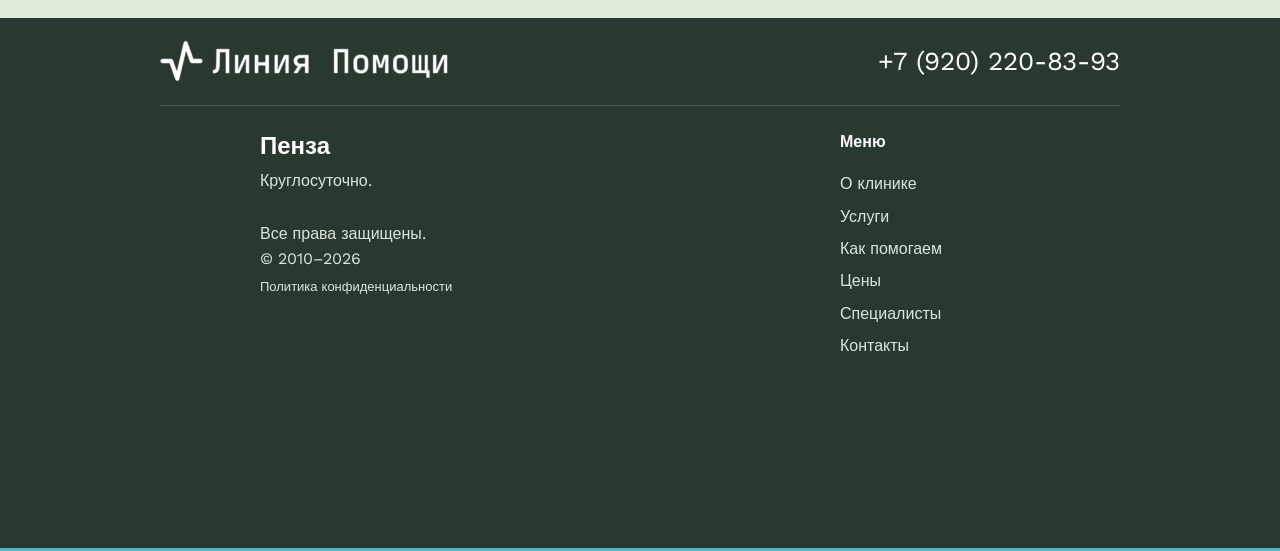
==== commit feac675e: "Shorten service card descriptions" ====
--- a/index.html
+++ b/index.html
@@ -49,10 +49,10 @@
     </div></section>
     <section id="services" class="lh-section"><div class="lh-shell"><div class="lh-services__head"><h2 class="lh-title">Выберем подходящий формат</h2><p class="lh-lead">Не нужно заранее знать, какая услуга нужна. Опишите ситуацию — специалист поможет подобрать безопасное решение.</p></div>
       <div class="lh-services-grid">
-        <article class="lh-service"><img class="lh-service__photo" src="assets/migrated/ff2ef63eb1a6-p1.jpg" alt="Детоксикация" loading="lazy"><div class="lh-service__body"><h3>Детоксикация (очищение организма)</h3><p>При выраженной интоксикации, похмелье или ухудшении самочувствия.</p><div class="lh-price-from">от 3 000 руб.</div><details class="lh-details"><summary>Подробнее об услуге</summary><ul><li><strong>Капельницы</strong> для снятия интоксикации</li><li><strong>Восстановление</strong> водно-солевого баланса</li><li>Устранение абстинентного синдрома («ломки»)</li><li>Вывод токсинов после длительного употребления</li></ul><a class="lh-service-call" href="tel:+79202208393"><i class="fa-solid fa-phone"></i> Позвонить</a></details></div></article>
-        <article class="lh-service"><img class="lh-service__photo" src="assets/migrated/44acde4f2ad8-p2.jpg" alt="Кодирование" loading="lazy"><div class="lh-service__body"><h3>Кодирование (на дому)</h3><p>Подбираем метод после консультации и оценки противопоказаний.</p><div class="lh-price-from">от 5 000 руб.</div><details class="lh-details"><summary>Подробнее об услуге</summary><ul><li><strong>Медикаментозное</strong> (уколы, подшивка, таблетки)</li><li><strong>Психотерапевтическое</strong> (гипноз, метод Довженко)</li><li><strong>Аппаратное</strong> (лазерная и электроимпульсная терапия)</li><li>Подбор метода с учётом индивидуальных особенностей</li></ul><a class="lh-service-call" href="tel:+79202208393"><i class="fa-solid fa-phone"></i> Позвонить</a></details></div></article>
-        <article class="lh-service"><img class="lh-service__photo" src="assets/migrated/0866094e1f24-p3.jpg" alt="Вывод из запоя" loading="lazy"><div class="lh-service__body"><h3>Вывод из запоя (на дому)</h3><p>Срочная помощь на дому при длительном употреблении алкоголя.</p><div class="lh-price-from">от 3 300 руб.</div><details class="lh-details"><summary>Подробнее об услуге</summary><ul><li>Срочный выезд нарколога на дом</li><li>Стационарное лечение под наблюдением врачей</li><li>Купирование осложнений (судороги, давление, бессонница)</li></ul><a class="lh-service-call" href="tel:+79202208393"><i class="fa-solid fa-phone"></i> Позвонить</a></details></div></article>
-        <article class="lh-service"><img class="lh-service__photo" src="assets/migrated/d8075d820769-p4.jpg" alt="Реабилитация" loading="lazy"><div class="lh-service__body"><h3>Реабилитация зависимых</h3><p>Для устойчивого восстановления и возвращения к полноценной жизни.</p><div class="lh-price-from">от 30 000 руб./мес.</div><details class="lh-details"><summary>Подробнее об услуге</summary><ul><li>Амбулаторные и стационарные программы</li><li>Групповая и индивидуальная психотерапия</li><li>Социальная адаптация и помощь в трудоустройстве</li></ul><a class="lh-service-call" href="tel:+79202208393"><i class="fa-solid fa-phone"></i> Позвонить</a></details></div></article>
+        <article class="lh-service"><img class="lh-service__photo" src="assets/migrated/ff2ef63eb1a6-p1.jpg" alt="Детоксикация" loading="lazy"><div class="lh-service__body"><h3>Детоксикация (очищение организма)</h3><p>При интоксикации и похмелье.</p><div class="lh-price-from">от 3 000 руб.</div><details class="lh-details"><summary>Подробнее об услуге</summary><ul><li><strong>Капельницы</strong> для снятия интоксикации</li><li><strong>Восстановление</strong> водно-солевого баланса</li><li>Устранение абстинентного синдрома («ломки»)</li><li>Вывод токсинов после длительного употребления</li></ul><a class="lh-service-call" href="tel:+79202208393"><i class="fa-solid fa-phone"></i> Позвонить</a></details></div></article>
+        <article class="lh-service"><img class="lh-service__photo" src="assets/migrated/44acde4f2ad8-p2.jpg" alt="Кодирование" loading="lazy"><div class="lh-service__body"><h3>Кодирование (на дому)</h3><p>Метод подбираем после консультации.</p><div class="lh-price-from">от 5 000 руб.</div><details class="lh-details"><summary>Подробнее об услуге</summary><ul><li><strong>Медикаментозное</strong> (уколы, подшивка, таблетки)</li><li><strong>Психотерапевтическое</strong> (гипноз, метод Довженко)</li><li><strong>Аппаратное</strong> (лазерная и электроимпульсная терапия)</li><li>Подбор метода с учётом индивидуальных особенностей</li></ul><a class="lh-service-call" href="tel:+79202208393"><i class="fa-solid fa-phone"></i> Позвонить</a></details></div></article>
+        <article class="lh-service"><img class="lh-service__photo" src="assets/migrated/0866094e1f24-p3.jpg" alt="Вывод из запоя" loading="lazy"><div class="lh-service__body"><h3>Вывод из запоя (на дому)</h3><p>Срочный выезд врача на дом.</p><div class="lh-price-from">от 3 300 руб.</div><details class="lh-details"><summary>Подробнее об услуге</summary><ul><li>Срочный выезд нарколога на дом</li><li>Стационарное лечение под наблюдением врачей</li><li>Купирование осложнений (судороги, давление, бессонница)</li></ul><a class="lh-service-call" href="tel:+79202208393"><i class="fa-solid fa-phone"></i> Позвонить</a></details></div></article>
+        <article class="lh-service"><img class="lh-service__photo" src="assets/migrated/d8075d820769-p4.jpg" alt="Реабилитация" loading="lazy"><div class="lh-service__body"><h3>Реабилитация зависимых</h3><p>Восстановление и поддержка.</p><div class="lh-price-from">от 30 000 руб./мес.</div><details class="lh-details"><summary>Подробнее об услуге</summary><ul><li>Амбулаторные и стационарные программы</li><li>Групповая и индивидуальная психотерапия</li><li>Социальная адаптация и помощь в трудоустройстве</li></ul><a class="lh-service-call" href="tel:+79202208393"><i class="fa-solid fa-phone"></i> Позвонить</a></details></div></article>
       </div>
       <div class="lh-services-cta"><a class="lh-button" href="#contact">Получить консультацию <span class="lh-arrow" aria-hidden="true"></span></a></div>
     </div></section>
